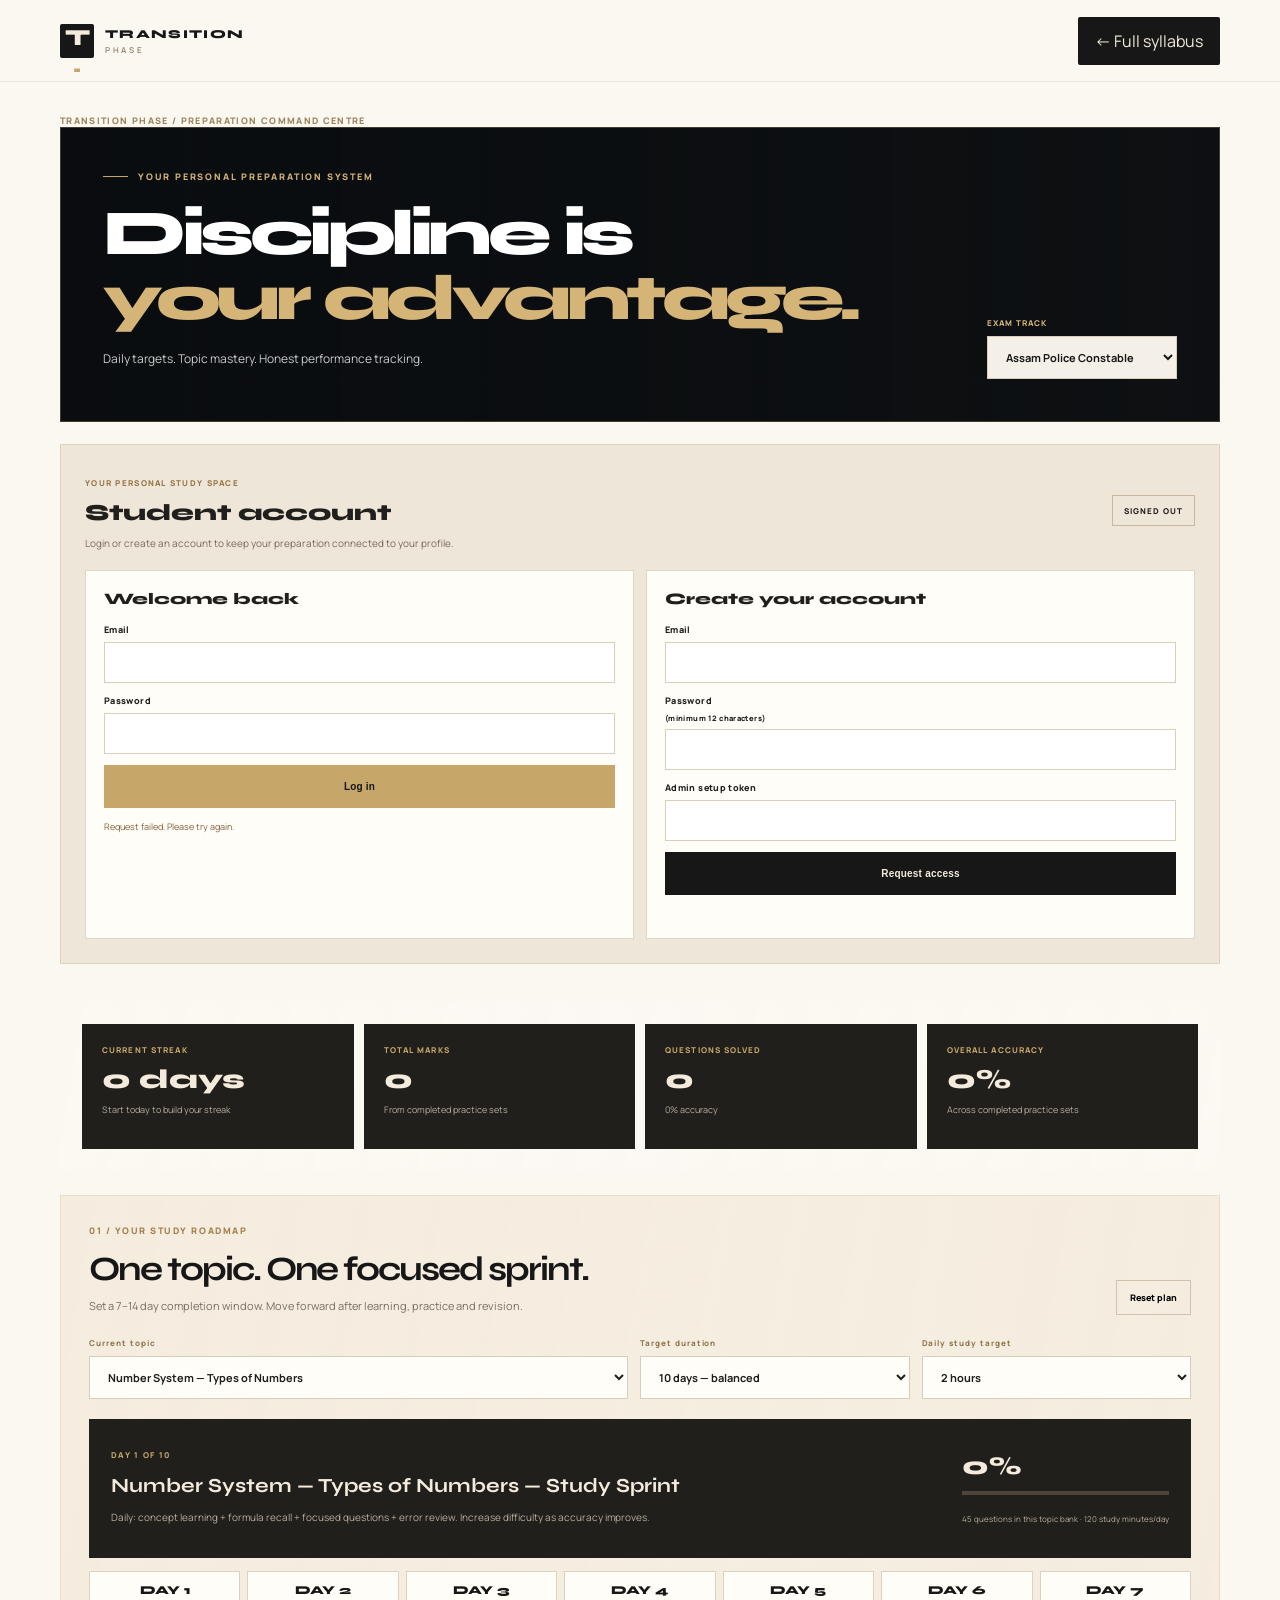
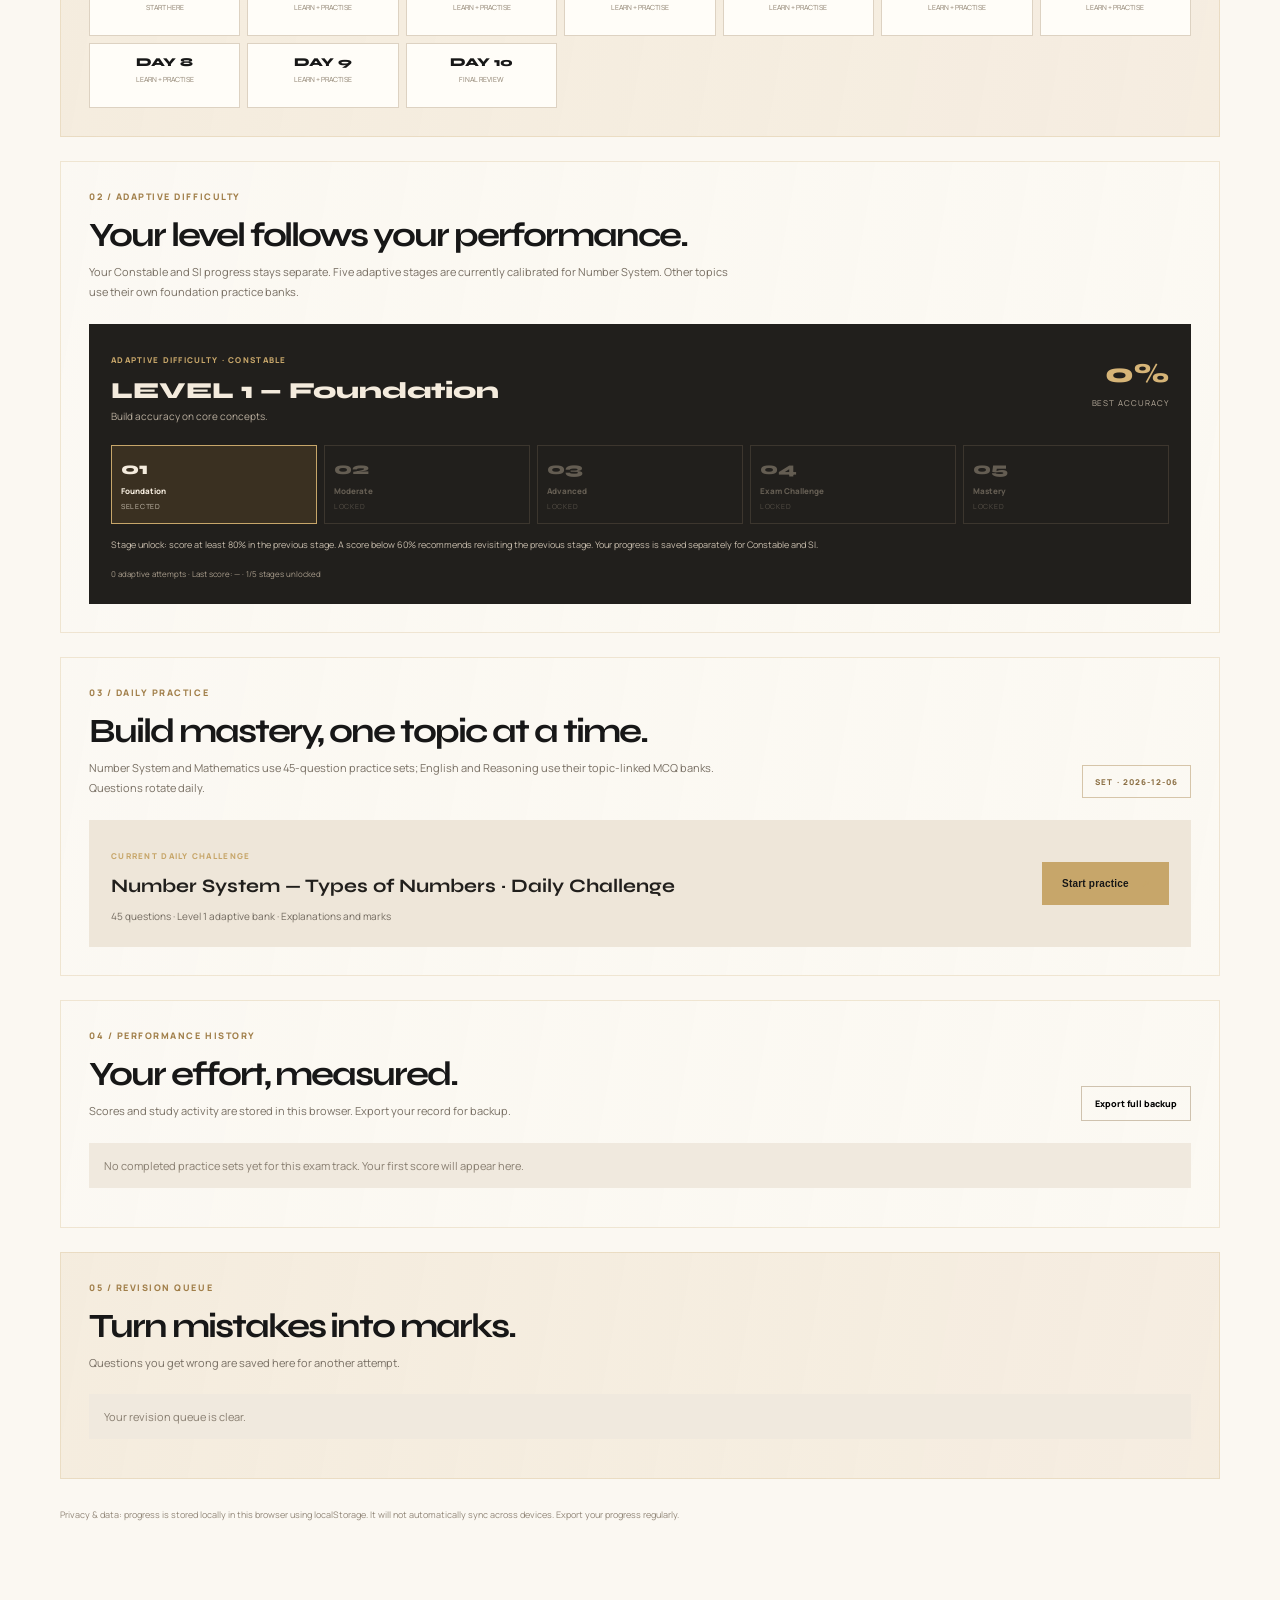
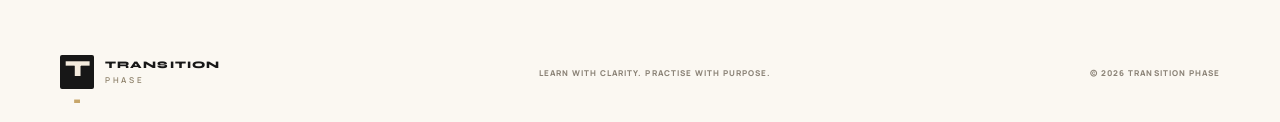
==== command.html @ da60656b "Add admin stage difficulty controls" ====
<!doctype html><html lang="en"><head><meta charset="UTF-8"><meta name="viewport" content="width=device-width,initial-scale=1"><meta name="theme-color" content="#171717"><link rel="icon" type="image/svg+xml" href="favicon.svg"><title>Preparation Command Centre — Transition Phase</title><link rel="preconnect" href="https://fonts.googleapis.com"><link rel="preconnect" href="https://fonts.gstatic.com" crossorigin><link href="https://fonts.googleapis.com/css2?family=Manrope:wght@400;500;600;700;800&family=Syne:wght@400;500;600;700;800&display=swap" rel="stylesheet"><link rel="stylesheet" href="styles.css"><link rel="stylesheet" href="command.css"><link rel="stylesheet" href="motion.css"><link rel="stylesheet" href="spotlight.css"></head><body><header class="topbar"><a class="brand" href="index.html"><span class="brand-mark">T<span>.</span></span><span class="brand-name">TRANSITION<span>PHASE</span></span></a><a class="nav-cta" href="syllabus.html">← Full syllabus</a></header><main class="command section-wrap"><div class="command-crumb">TRANSITION PHASE / PREPARATION COMMAND CENTRE</div><section class="command-hero tp-spotlight-host"><div><div class="eyebrow"><span class="eyebrow-line"></span> YOUR PERSONAL PREPARATION SYSTEM</div><h1>Discipline is<br><em>your advantage.</em></h1><p>Daily targets. Topic mastery. Honest performance tracking.</p></div><div class="track-select"><label for="examTrack">EXAM TRACK</label><select id="examTrack"><option value="constable">Assam Police Constable</option><option value="si">Assam Police SI</option></select></div></section><section class="account-shell" id="accountShell" aria-label="Student account">
<div class="account-topline"><div><span class="account-kicker">YOUR PERSONAL STUDY SPACE</span><h2 id="accountHeading">Student account</h2><p id="accountMessage">Login or create an account to keep your preparation connected to your profile.</p></div><div id="accountStatus" class="account-status">SIGNED OUT</div></div>
<div id="authForms" class="auth-grid">
<form id="loginForm" class="auth-card"><h3>Welcome back</h3><label>Email<input name="email" type="email" autocomplete="username" required maxlength="254"></label><label>Password<input name="password" type="password" autocomplete="current-password" required minlength="12" maxlength="128"></label><button class="button button-gold" type="submit">Log in</button><p class="auth-feedback" id="loginFeedback" aria-live="polite"></p></form>
<form id="registerForm" class="auth-card"><h3>Create your account</h3><label>Email<input name="email" type="email" autocomplete="email" required maxlength="254"></label><label>Password <small>(minimum 12 characters)</small><input name="password" type="password" autocomplete="new-password" required minlength="12" maxlength="128"></label><label id="bootstrapWrap" hidden>Admin setup token<input name="adminBootstrapToken" type="password" autocomplete="off"></label><button class="button button-dark" type="submit">Request access</button><p class="auth-feedback" id="registerFeedback" aria-live="polite"></p></form>
</div>
<div id="signedInPanel" hidden><div class="account-user-row"><div><strong id="accountEmail"></strong><span id="accountRole"></span></div><button id="logoutButton" class="small-button" type="button">Log out</button></div><div id="studentAccountInfo" class="account-info"><p>Your account is active. Your study profile is ready.</p><label>Preferred difficulty<select id="accountDifficulty"><option value="beginner">Beginner</option><option value="intermediate">Intermediate</option><option value="advanced">Advanced</option></select></label><p id="difficultyFeedback" class="auth-feedback" aria-live="polite"></p></div><div id="adminPanel" hidden><h3>Admin · Access requests</h3><div id="adminUsers" class="admin-users">Loading accounts…</div><div class="stage-rule-editor"><h3>Stage difficulty rules</h3><div class="stage-rule-controls"><label>Exam track<select id="ruleTrack"><option value="constable">Constable</option><option value="si">SI</option></select></label><label>Stage<select id="ruleStage"><option value="stage-1">Stage 1</option><option value="stage-2">Stage 2</option><option value="stage-3">Stage 3</option><option value="stage-4">Stage 4</option><option value="stage-5">Stage 5</option></select></label><label>Minimum difficulty<select id="ruleDifficulty"><option value="beginner">Beginner</option><option value="intermediate">Intermediate</option><option value="advanced">Advanced</option></select></label><button id="saveStageRule" class="small-button" type="button">Save rule</button></div><p id="stageRuleFeedback" class="auth-feedback" aria-live="polite"></p><div id="stageRulesList" class="stage-rules-list"></div></div></div></div></section><section class="stat-grid"><article class="stat-card"><span>CURRENT STREAK</span><strong id="streak">0 days</strong><small id="streakHint">Start today's study session</small></article><article class="stat-card"><span>TOTAL MARKS</span><strong id="totalMarks">0</strong><small>From completed practice sets</small></article><article class="stat-card"><span>QUESTIONS SOLVED</span><strong id="solvedCount">0</strong><small id="accuracy">0% accuracy</small></article><article class="stat-card"><span>OVERALL ACCURACY</span><strong id="mastery">0%</strong><small>Across completed practice sets</small></article></section><section class="command-section"><div class="section-label">01 / YOUR STUDY ROADMAP</div><div class="command-heading"><div><h2>One topic. One focused sprint.</h2><p>Set a 7–14 day completion window. Move forward after learning, practice and revision.</p></div><button class="small-button" id="resetPlan">Reset plan</button></div><div class="plan-controls"><label>Current topic<select id="topicSelect"><option value="number-system">Number System — Types of Numbers</option><option value="place-value">Place Value and Face Value</option><option value="divisibility">Divisibility Rules</option><option value="factors-multiples">Factors and Multiples</option><option value="hcf-lcm">HCF and LCM</option><option value="remainders">Remainders and Basic Operations</option><option value="simplification">Simplification — BODMAS</option><option value="fractions-decimals">Fractions and Decimals</option><option value="percentage">Percentage</option><option value="ratio-proportion">Ratio and Proportion</option><option value="profit-loss-discount">Profit, Loss and Discount</option><option value="simple-compound-interest">Simple and Compound Interest</option><option value="average">Average</option><option value="ages">Problems on Ages</option><option value="time-work">Time and Work</option><option value="pipes-cisterns">Pipes and Cisterns</option><option value="partnership">Partnership</option><option value="mixture-alligation">Mixture and Alligation</option><option value="time-speed-distance">Time, Speed and Distance</option><option value="mensuration">Mensuration</option><option value="geometry">Geometry</option><option value="trigonometry-heights-distances">Trigonometry and Heights</option><option value="data-interpretation">Data Interpretation</option><optgroup label="REASONING &amp; MENTAL ABILITY"><option value="reasoning-analogy">Reasoning — Analogy</option><option value="reasoning-number-alphabet-series">Reasoning — Number & Alphabet Series</option><option value="reasoning-coding-decoding">Reasoning — Coding & Decoding</option><option value="reasoning-classification">Reasoning — Classification & Odd One Out</option><option value="reasoning-blood-relations">Reasoning — Blood Relations</option><option value="reasoning-direction-distance">Reasoning — Direction & Distance</option><option value="reasoning-ranking-order">Reasoning — Ranking & Order</option><option value="reasoning-syllogism">Reasoning — Syllogism</option><option value="reasoning-venn-diagrams">Reasoning — Venn Diagrams</option><option value="reasoning-statement-conclusion-assumptions">Reasoning — Statement, Conclusion & Assumptions</option><option value="reasoning-decision-making">Reasoning — Decision Making</option><option value="reasoning-spatial-nonverbal-reasoning">Reasoning — Spatial & Non-Verbal Reasoning</option><option value="reasoning-analytical-reasoning">Reasoning — Analytical Reasoning</option><option value="reasoning-si-quantitative-comprehension">Reasoning — SI: Quantitative Aptitude & Comprehension</option><option value="reasoning-seating-arrangement-puzzles">Reasoning — Seating Arrangement & Puzzles</option><option value="reasoning-clocks-calendars">Reasoning — Clocks & Calendars</option><option value="reasoning-mathematical-operations-sequences">Reasoning — Mathematical Operations & Logical Sequence</option><option value="reasoning-figure-series-matrix">Reasoning — Figure Series & Matrix</option><option value="reasoning-mirror-water-paper-folding">Reasoning — Mirror/Water Images & Paper Folding</option><option value="reasoning-embedded-counting-cubes-dice">Reasoning — Embedded Figures, Counting, Cubes & Dice</option><option value="reasoning-arithmetical-reasoning">Reasoning — Arithmetical Reasoning</option><option value="reasoning-reasoning-data-interpretation">Reasoning — Data Interpretation & Analysis</option></optgroup><optgroup label="GENERAL ENGLISH"><option value="english-parts-of-speech">English — Parts of Speech</option><option value="english-tenses">English — Tenses</option><option value="english-subject-verb-agreement">English — Subject–Verb Agreement</option><option value="english-articles-prepositions-conjunctions">English — Articles, Prepositions & Conjunctions</option><option value="english-verbs-modals-conditionals">English — Verbs, Modals & Conditionals</option><option value="english-active-passive-voice">English — Active & Passive Voice</option><option value="english-direct-indirect-speech">English — Direct & Indirect Speech</option><option value="english-question-tags">English — Question Tags</option><option value="english-vocabulary-builder">English — Vocabulary Builder</option><option value="english-word-power">English — Word Power</option><option value="english-spelling-word-formation">English — Spelling & Word Formation</option><option value="english-sentence-skills">English — Sentence Skills</option><option value="english-cloze-para-jumbles">English — Cloze Test & Para Jumbles</option><option value="english-reading-comprehension">English — Reading Comprehension</option></optgroup></select></label><label>Target duration<select id="duration"><option value="7">7 days — intensive</option><option value="10" selected>10 days — balanced</option><option value="14">14 days — thorough</option></select></label><label>Daily study target<select id="dailyTarget"><option value="60">1 hour</option><option value="90">1.5 hours</option><option value="120" selected>2 hours</option><option value="180">3 hours</option></select></label></div><div class="sprint-card"><div><span id="sprintDay">DAY 1 OF 10</span><h3 id="sprintTitle">Build the foundation</h3><p id="sprintTask">Learn concepts and core formulas, then solve today's practice set.</p></div><div class="sprint-progress"><strong id="sprintProgress">0%</strong><div class="progress-track"><i id="sprintBar"></i></div><small id="sprintDue">45 questions required for topic completion</small></div></div><div class="day-grid" id="dayGrid"></div></section><section class="command-section" id="adaptiveSection"><div class="section-label">02 / ADAPTIVE DIFFICULTY</div><div class="command-heading"><div><h2>Your level follows your performance.</h2><p>Your Constable and SI progress stays separate. Five adaptive stages are currently calibrated for Number System. Other topics use their own foundation practice banks.</p></div></div><div id="adaptiveProgress" class="adaptive-panel"></div></section><section class="command-section"><div class="section-label">03 / DAILY PRACTICE</div><div class="command-heading"><div><h2>Build mastery, one topic at a time.</h2><p>Number System and Mathematics use 45-question practice sets; English and Reasoning use their topic-linked MCQ banks. Questions rotate daily.</p></div><span class="daily-badge" id="dailyDate">TODAY'S SET</span></div><div class="practice-launch"><div><span class="practice-kicker">CURRENT DAILY CHALLENGE</span><h3 id="dailyTitle">Number System — Foundation Set</h3><p id="dailyInfo">45 questions · Answer explanations · Score tracking</p></div><button class="button button-gold" id="startPractice">Start practice <span>↗</span></button></div><div id="practiceArea" hidden></div></section><section class="command-section"><div class="section-label">04 / PERFORMANCE HISTORY</div><div class="command-heading"><div><h2>Your effort, measured.</h2><p>Scores and study activity are stored in this browser. Export your record for backup.</p></div><button class="small-button" id="exportData">Export full backup</button></div><div id="history" class="history-list"><p class="empty-history">No completed practice sets yet. Your first score will appear here.</p></div></section><section class="command-section"><div class="section-label">05 / REVISION QUEUE</div><div class="command-heading"><div><h2>Turn mistakes into marks.</h2><p>Questions you get wrong are saved here for another attempt.</p></div></div><div id="revisionQueue" class="revision-queue"><p class="empty-history">Your revision queue is clear.</p></div></section><p class="data-note">Privacy & data: progress is stored locally in this browser using localStorage. It will not automatically sync across devices. Export your progress regularly.</p></main><footer class="footer section-wrap"><a class="brand" href="index.html"><span class="brand-mark">T<span>.</span></span><span class="brand-name">TRANSITION<span>PHASE</span></span></a><span>LEARN WITH CLARITY. PRACTISE WITH PURPOSE.</span><span>© 2026 TRANSITION PHASE</span></footer><script src="english-lessons.js"></script><script src="reasoning-lessons.js"></script><script src="command.js"></script><script src="account.js"></script><script src="motion.js"></script><script src="spotlight.js"></script></body></html>
---- styles.css ----
:root{--ink:#171717;--graphite:#26231f;--gold:#c7a66a;--gold-soft:#dfc89e;--cream:#f4ebdd;--paper:#fbf8f2;--muted:#8b857c;--line:rgba(23,23,23,.13);--heading:'Syne',sans-serif;--body:'Manrope',sans-serif;--ease:cubic-bezier(.2,.75,.25,1)}*{box-sizing:border-box}html{scroll-behavior:smooth;scroll-padding-top:90px}body{margin:0;background:var(--paper);color:var(--ink);font-family:var(--body);-webkit-font-smoothing:antialiased}a{color:inherit;text-decoration:none}.site-shell{overflow:hidden}.section-wrap{width:min(1160px,calc(100% - 64px));margin-inline:auto}.topbar{height:82px;padding:0 max(32px,calc((100vw - 1160px)/2));display:flex;align-items:center;justify-content:space-between;background:rgba(251,248,242,.94);border-bottom:1px solid rgba(23,23,23,.08);position:sticky;top:0;z-index:20;backdrop-filter:blur(16px)}.brand{display:flex;align-items:center;gap:11px}.brand-mark{width:34px;height:34px;display:grid;place-items:center;background:var(--ink);color:var(--cream);font:800 23px var(--heading);border-radius:2px}.brand-mark span{color:var(--gold)}.brand-name{font:800 12px var(--heading);letter-spacing:.11em}.brand-name span{display:block;font:600 8px var(--body);letter-spacing:.34em;color:#8d8069;margin-top:3px}.nav-links{display:flex;align-items:center;gap:34px;font-size:11px;font-weight:700;color:#625d55}.nav-links>a:not(.nav-cta){transition:color .25s}.nav-links>a:hover{color:#a47d3c}.nav-cta{background:var(--ink);color:var(--cream);padding:13px 17px;border-radius:2px}.nav-cta span,.button span{margin-left:12px;color:var(--gold)}.menu-toggle{display:none}.hero{min-height:610px;display:grid;grid-template-columns:1.05fr .95fr;align-items:center;gap:35px;padding-block:75px 86px}.eyebrow{display:flex;align-items:center;gap:10px;font-size:9px;letter-spacing:.2em;font-weight:800;color:#92784e}.eyebrow-line{width:25px;height:1px;background:var(--gold)}h1,h2,h3,p{margin-top:0}h1,h2,h3{font-family:var(--heading)}.hero h1{font-size:clamp(56px,7vw,86px);line-height:.99;letter-spacing:-.075em;margin:26px 0 24px;font-weight:800}.hero h1 em,h2 em,.hero-card-title em{font-style:normal;color:#b18b4e}.hero-lede{max-width:490px;color:#6e685f;font-size:14px;line-height:1.9}.hero-actions{display:flex;align-items:center;gap:27px;margin-top:32px}.button{display:inline-flex;align-items:center;justify-content:center;padding:16px 20px;font-size:10px;font-weight:800;letter-spacing:.02em;transition:transform .25s var(--ease),background .25s}.button:hover{transform:translateY(-3px)}.button-gold{background:var(--gold);color:var(--ink)}.button-gold:hover{background:#d5b77f}.button-dark{background:var(--ink);color:var(--cream)}.text-link{font-size:10px;font-weight:800;color:#71695d}.text-link span{padding-left:8px;color:#ad8950}.hero-note{margin-top:54px;font-size:8px;letter-spacing:.18em;font-weight:800;color:#8b8479;display:flex;align-items:center;gap:9px}.live-dot,.tag-dot{width:6px;height:6px;border-radius:50%;background:#b79559;box-shadow:0 0 0 4px rgba(199,166,106,.15)}.hero-art{min-height:420px;position:relative;display:grid;place-items:center}.orbit{position:absolute;border:1px solid rgba(173,137,80,.24);border-radius:50%;transform:rotate(-24deg)}.orbit-one{width:440px;height:310px}.orbit-two{width:370px;height:430px;transform:rotate(43deg)}.hero-card{position:relative;width:min(350px,78%);height:370px;padding:25px;background:var(--ink);color:var(--cream);box-shadow:22px 26px 0 rgba(199,166,106,.18);display:flex;flex-direction:column;justify-content:space-between;z-index:1}.hero-card:before{content:"";position:absolute;inset:12px;border:1px solid rgba(199,166,106,.22);pointer-events:none}.hero-card-top,.hero-card-bottom{display:flex;justify-content:space-between;font-size:8px;letter-spacing:.14em;color:#b9ad99}.card-index{color:var(--gold)}.hero-number{font:800 105px/.8 var(--heading);color:rgba(244,235,221,.12);letter-spacing:-.1em}.hero-number span{color:var(--gold)}.hero-card-title{font:800 39px/1.1 var(--heading);letter-spacing:-.06em}.hero-card-bottom{font-size:7px}.floating-tag{position:absolute;z-index:2;background:var(--cream);padding:12px 15px;font-size:8px;font-weight:800;letter-spacing:.12em;box-shadow:0 10px 35px #17171712}.tag-top{top:55px;right:-8px}.tag-bottom{bottom:52px;left:-12px;display:flex;align-items:center;gap:10px}.tag-icon{font-size:17px;color:#a9864c}.metrics{border-top:1px solid var(--line);border-bottom:1px solid var(--line);display:grid;grid-template-columns:repeat(4,1fr);padding:26px 0;margin-bottom:110px}.metric{padding:4px 25px;border-right:1px solid var(--line);display:flex;flex-direction:column;gap:7px}.metric:first-child{padding-left:0}.metric:last-child{border:0}.metric strong{font:800 34px var(--heading);letter-spacing:-.06em}.metric-unit{font:700 11px var(--body);letter-spacing:.08em;margin-left:5px;color:#9b835b}.metric>span,.metric-note>span{font-size:8px;letter-spacing:.17em;color:#8a8174;font-weight:800}.metric-note p{font:700 15px/1.4 var(--heading);margin:0}.section-heading{display:flex;justify-content:space-between;align-items:end;gap:50px;margin-bottom:44px}.section-heading h2,.system-copy h2,.cta-inner h2{font-size:clamp(42px,5vw,60px);line-height:1.03;letter-spacing:-.07em;margin:18px 0 0}.section-heading>p{max-width:360px;margin:0 0 5px;color:#777066;font-size:12px;line-height:1.9}.principles{display:grid;grid-template-columns:repeat(3,1fr);border-top:1px solid var(--line);border-bottom:1px solid var(--line);margin-bottom:115px}.principle{position:relative;padding:28px 30px 34px 0;min-height:225px;border-right:1px solid var(--line)}.principle+.principle{padding-left:30px}.principle:last-child{border:0}.principle-no{font-size:9px;letter-spacing:.15em;color:#a58a5d}.principle-symbol{font:400 28px var(--body);color:#b18b4e;margin:20px 0}.principle h3{font-size:19px;letter-spacing:-.04em;margin-bottom:10px}.principle p{font-size:11px;line-height:1.8;color:#7b7469;max-width:270px}.subjects-section{background:var(--ink);color:var(--cream);padding:100px 0 95px}.section-heading-light>p{color:#aaa195}.section-heading-light h2 em{color:var(--gold)}.subject-grid{display:grid;grid-template-columns:repeat(3,1fr);gap:10px}.subject-card{position:relative;min-height:205px;padding:22px 23px;background:#22201d;border:1px solid rgba(244,235,221,.1);transition:transform .3s var(--ease),border-color .3s,background .3s}.subject-card:hover{transform:translateY(-5px);border-color:rgba(199,166,106,.65);background:#29251f}.subject-card.featured{background:#2b261e;border-color:rgba(199,166,106,.48)}.subject-count{font-size:8px;letter-spacing:.16em;color:#b6a68e}.subject-icon{position:absolute;right:22px;top:17px;color:var(--gold);font:500 24px var(--heading)}.subject-card h3{font-size:20px;letter-spacing:-.04em;margin:54px 0 8px}.subject-card p{font-size:10px;line-height:1.8;color:#aaa195;max-width:260px;margin:0}.subject-arrow{position:absolute;right:22px;bottom:18px;color:var(--gold);font-size:16px}.subject-wide{grid-column:span 3;min-height:145px}.subject-wide h3{margin-top:28px}.subject-disclaimer{font-size:9px;line-height:1.7;color:#8f877c;margin:17px 0 0}.system-section{display:grid;grid-template-columns:1fr .85fr;gap:100px;align-items:center;padding-block:120px}.system-visual{padding:25px;background:#eae0d0}.system-panel{background:var(--cream);padding:24px 27px;box-shadow:12px 14px 0 rgba(23,23,23,.09)}.panel-top,.panel-foot{display:flex;justify-content:space-between;font-size:8px;letter-spacing:.15em;font-weight:800;color:#857966}.panel-status{color:#9a7b45}.cycle-step{display:flex;align-items:center;gap:17px;padding:19px 0;border-bottom:1px solid rgba(23,23,23,.12)}.cycle-step>span{font:700 12px var(--heading);color:#b18b4e}.cycle-step div{display:flex;flex-direction:column;gap:4px;flex:1}.cycle-step b{font:700 17px var(--heading)}.cycle-step small{font-size:9px;color:#857d70}.cycle-step i{font-style:normal;color:#a58a5d}.panel-foot{padding-top:18px;font-size:7px}.study-cta{background:#e9dfcf;padding:85px 0}.cta-inner{display:flex;align-items:end;justify-content:space-between;gap:60px}.cta-inner h2{font-size:65px}.cta-inner h2 em{color:#a78249}.cta-side{max-width:380px}.cta-side p{font-size:12px;line-height:1.9;color:#6f685d;margin-bottom:22px}.footer{min-height:100px;display:flex;align-items:center;justify-content:space-between;gap:20px}.footer>span{font-size:8px;letter-spacing:.13em;color:#8b8377;font-weight:800}.footer .brand-name{font-size:10px}.reveal{opacity:0;transform:translateY(18px);transition:opacity .7s var(--ease),transform .7s var(--ease)}.reveal.visible{opacity:1;transform:translateY(0)}@media(prefers-reduced-motion:reduce){*,*:before,*:after{scroll-behavior:auto!important;transition:none!important}.reveal{opacity:1;transform:none}}@media(max-width:800px){.section-wrap{width:min(100% - 40px,620px)}.topbar{height:70px;padding-inline:20px}.menu-toggle{display:flex;flex-direction:column;gap:5px;background:none;border:0;padding:10px}.menu-toggle i{width:22px;height:1px;background:var(--ink)}.nav-links{display:none;position:absolute;top:69px;left:0;right:0;padding:22px 20px 25px;background:var(--paper);border-bottom:1px solid var(--line);flex-direction:column;align-items:stretch;gap:20px}.nav-links.open{display:flex}.nav-cta{text-align:center}.hero{grid-template-columns:1fr;padding-block:70px 65px;gap:20px}.hero h1{font-size:clamp(54px,12vw,76px)}.hero-art{min-height:390px}.hero-card{height:330px}.metrics{grid-template-columns:repeat(2,1fr);margin-bottom:80px;row-gap:22px}.metric{padding:5px 15px}.metric:nth-child(2){border:0}.metric:nth-child(3){padding-left:0}.section-heading{display:block}.section-heading>p{margin-top:22px}.principles{grid-template-columns:1fr;margin-bottom:80px}.principle,.principle+.principle{padding:24px 0;min-height:auto;border-right:0;border-bottom:1px solid var(--line)}.principle:last-child{border:0}.principle-symbol{margin:13px 0}.subjects-section{padding:75px 0}.subject-grid{grid-template-columns:repeat(2,1fr)}.subject-wide{grid-column:span 2}.system-section{grid-template-columns:1fr;gap:45px;padding-block:80px}.system-visual{max-width:520px}.cta-inner{display:block}.cta-side{margin-top:30px}.footer{padding-block:25px;flex-wrap:wrap}.footer>span:nth-child(2){display:none}}@media(max-width:460px){.section-wrap{width:calc(100% - 36px)}.hero-actions{align-items:flex-start;flex-direction:column;gap:18px}.hero-note{margin-top:35px}.hero-art{min-height:350px}.hero-card{width:78%;height:300px}.hero-card-title{font-size:32px}.hero-number{font-size:85px}.orbit-one{width:330px}.orbit-two{height:350px}.tag-top{right:-4px;top:28px}.tag-bottom{left:-3px;bottom:28px}.subject-grid{grid-template-columns:1fr}.subject-wide{grid-column:span 1}.subject-card{min-height:180px}.subject-wide{min-height:180px}.subject-wide h3{margin-top:54px}.system-visual{padding:13px}.system-panel{padding:20px 17px}.cta-inner h2{font-size:54px}.footer>span:last-child{font-size:7px}}
/* Subject cards are navigable links */
a.subject-card{display:block;color:inherit;text-decoration:none;cursor:pointer}a.subject-card:focus-visible{outline:2px solid var(--gold);outline-offset:4px}

/* Prominent creator attribution */
.creator-byline{display:flex;flex-direction:column;align-items:flex-start;gap:3px;margin:20px 0 18px;padding:11px 16px;border-left:3px solid var(--gold);background:rgba(197,160,100,.10);max-width:360px}
.creator-byline span{font-size:9px;line-height:1.5;letter-spacing:.16em;font-weight:800;color:#827766}
.creator-byline strong{font:800 21px/1.2 var(--heading);letter-spacing:.015em;color:#a78249}
.creator-byline small{font-size:10px;letter-spacing:.04em;color:#8b8377}
.footer-credit{font-size:8px;letter-spacing:.1em;color:#8b8377;font-weight:800}
.footer-credit strong{color:#a78249;font-weight:800}
@media(max-width:800px){.creator-byline{max-width:340px;margin:18px 0 16px;padding:10px 14px}.creator-byline strong{font-size:19px}.footer-credit{flex-basis:100%;order:3}}
---- command.css ----
.command{padding-top:32px;padding-bottom:90px}.command-crumb{font-size:9px;letter-spacing:.15em;color:#9b835b;font-weight:800}.command-hero{padding:48px 0 35px;display:flex;justify-content:space-between;align-items:end;gap:30px}.command-hero h1{font:800 clamp(42px,5vw,66px)/1.02 var(--heading);letter-spacing:-.07em;margin:18px 0}.command-hero h1 em{font-style:normal;color:#ae8950}.command-hero p{color:#777066;font-size:12px}.track-select,.plan-controls label{display:flex;flex-direction:column;gap:8px;font-size:8px;letter-spacing:.12em;font-weight:800;color:#92784e}.track-select select,.plan-controls select{padding:12px 14px;border:1px solid #d8cdbd;background:#fffdf8;color:#211f1c;font:700 11px var(--body);min-width:190px}.stat-grid{display:grid;grid-template-columns:repeat(4,1fr);gap:10px}.stat-card{background:#211f1c;color:#f4ebdd;padding:20px;min-height:125px;display:flex;flex-direction:column;gap:8px}.stat-card span{font-size:8px;letter-spacing:.14em;color:#c7a66a;font-weight:800}.stat-card strong{font:800 27px var(--heading)}.stat-card small{font-size:9px;color:#b7ad9e}.command-section{padding:48px 0;border-bottom:1px solid var(--line)}.section-label{font-size:9px;letter-spacing:.17em;color:#a17f4a;font-weight:800}.command-heading{display:flex;justify-content:space-between;align-items:end;gap:20px;margin:12px 0 22px}.command-heading h2{font:700 clamp(24px,3vw,34px) var(--heading);letter-spacing:-.06em;margin:0 0 7px}.command-heading p{font-size:11px;color:#786f63;line-height:1.8;margin:0;max-width:650px}.small-button{border:1px solid #cfc2ae;background:transparent;padding:10px 13px;font:800 9px var(--body);cursor:pointer}.plan-controls{display:grid;grid-template-columns:2fr 1fr 1fr;gap:12px;margin:20px 0}.plan-controls select{width:100%;letter-spacing:0}.sprint-card{display:flex;justify-content:space-between;gap:30px;background:#211f1c;color:#f4ebdd;padding:22px}.sprint-card>div:first-child{max-width:65%}.sprint-card span,.practice-kicker{font-size:8px;letter-spacing:.16em;color:#c7a66a;font-weight:800}.sprint-card h3,.practice-launch h3{font:700 20px var(--heading);margin:10px 0}.sprint-card p,.practice-launch p{font-size:10px;line-height:1.8;color:#b8ad9d}.sprint-progress{min-width:190px;align-self:center}.sprint-progress strong{font:800 25px var(--heading)}.sprint-progress .progress-track{height:4px;background:#4c453b;margin:10px 0}.sprint-progress .progress-track i{display:block;height:100%;background:#c7a66a;width:0}.sprint-progress small{font-size:8px;color:#b8ad9d}.day-grid{display:grid;grid-template-columns:repeat(7,1fr);gap:7px;margin-top:13px}.day-cell{border:1px solid #ddd2c2;background:#fffdf8;padding:11px 7px;text-align:center;min-height:65px}.day-cell b{display:block;font:800 12px var(--heading)}.day-cell span{display:block;font-size:7px;color:#8d806e;margin-top:6px}.day-cell.done{background:#eee4d3;border-color:#b38b50}.daily-badge{font-size:8px;letter-spacing:.13em;color:#8c7045;font-weight:800;border:1px solid #d6c5a9;padding:10px 12px}.practice-launch{display:flex;align-items:center;justify-content:space-between;gap:20px;background:#eee6d9;padding:22px}.practice-launch h3{font-size:19px;color:#211f1c}.practice-launch p{color:#736b60;margin:0}.practice-launch .button{border:0;cursor:pointer;white-space:nowrap}.question-card-app{background:#fffdf8;border:1px solid #e2d8ca;padding:19px;margin-top:10px}.question-card-app h4{font:700 14px/1.6 var(--heading);margin:0 0 13px}.app-options{display:grid;grid-template-columns:repeat(2,1fr);gap:8px}.app-option{border:1px solid #ded4c6;padding:10px;font-size:10px;display:flex;gap:8px;align-items:center;cursor:pointer}.app-option input{accent-color:#a47d3c}.app-option:has(input:checked){background:#f0e7d8;border-color:#b38b50}.app-explanation{font-size:10px;line-height:1.8;padding:12px;background:#f1e9dd;margin-top:10px}.practice-toolbar{display:flex;justify-content:space-between;align-items:center;margin:17px 0;font-size:10px;font-weight:800}.practice-toolbar button{border:0;background:#211f1c;color:#f4ebdd;padding:12px 17px;cursor:pointer;font-weight:800;font-size:10px}.history-row,.revision-row{display:flex;justify-content:space-between;gap:20px;padding:14px 0;border-bottom:1px solid #e4dbcf;font-size:10px}.history-row strong{font:800 13px var(--heading)}.empty-history{font-size:11px;color:#887e70;padding:15px;background:#f0e9de}.data-note{font-size:9px;color:#928779;line-height:1.8;margin-top:28px}@media(max-width:760px){.command-hero{display:block}.track-select{margin-top:20px}.stat-grid{grid-template-columns:repeat(2,1fr)}.plan-controls{grid-template-columns:1fr}.sprint-card{display:block}.sprint-card>div:first-child{max-width:none}.sprint-progress{margin-top:20px}.day-grid{grid-template-columns:repeat(4,1fr)}.command-heading{align-items:start;flex-direction:column}.practice-launch{align-items:start;flex-direction:column}.app-options{grid-template-columns:1fr}}
/* Adaptive difficulty panel */
.adaptive-panel{background:#211f1c;color:#f4ebdd;padding:22px}
.adaptive-top{display:flex;justify-content:space-between;align-items:center;gap:20px}
.adaptive-kicker{font-size:8px;letter-spacing:.16em;color:#c7a66a;font-weight:800}
.adaptive-top h3{font:800 23px var(--heading);margin:9px 0 5px}
.adaptive-top p{font-size:10px;color:#b8ad9d;margin:0}
.adaptive-best{text-align:right}.adaptive-best strong{display:block;font:800 27px var(--heading);color:#d6b477}.adaptive-best small{font-size:8px;letter-spacing:.12em;color:#b8ad9d}
.level-track{display:grid;grid-template-columns:repeat(5,1fr);gap:7px;margin:22px 0 13px}
.level-step{border:1px solid #51483b;padding:12px 9px;display:flex;flex-direction:column;gap:6px;color:#958a7a}
.level-step b{font:800 17px var(--heading)}.level-step span{font-size:8px;font-weight:800}
.level-step.current{background:#3a3021;border-color:#c7a66a;color:#f4ebdd}
.level-step.passed{background:#343a2d;border-color:#78805f;color:#e5ebd8}
.adaptive-rule{font-size:9px;line-height:1.8;color:#c8bdad;margin:12px 0 7px}
.adaptive-count{font-size:8px;color:#a99d8c}
@media(max-width:600px){.level-track{grid-template-columns:repeat(2,1fr)}.adaptive-top{align-items:flex-start}}

.level-step{appearance:none;-webkit-appearance:none;text-align:left;cursor:pointer;font-family:var(--body);background:transparent}
.level-step small{font-size:7px;letter-spacing:.1em;color:inherit;opacity:.75}
.level-step.locked{cursor:pointer;opacity:.58}
.level-step:hover{border-color:#c7a66a}
.level-step:focus-visible{outline:2px solid #c7a66a;outline-offset:3px}

/* Account area — visually aligned with the existing Command Centre */
.account-shell{margin:22px 0 38px;padding:24px;background:#eee6d9;border:1px solid #ded2c0;color:#211f1c}.account-topline,.account-user-row{display:flex;justify-content:space-between;align-items:center;gap:18px}.account-kicker{font-size:8px;letter-spacing:.16em;font-weight:800;color:#987443}.account-topline h2{font:800 23px var(--heading);margin:8px 0}.account-topline p,.account-info p{font-size:10px;line-height:1.8;color:#756b5d;margin:0}.account-status{font-size:8px;font-weight:800;letter-spacing:.13em;padding:9px 11px;border:1px solid #c9b89d;white-space:nowrap}.auth-grid{display:grid;grid-template-columns:repeat(2,minmax(0,1fr));gap:12px;margin-top:18px}.auth-card{background:#fffdf8;border:1px solid #e0d6c8;padding:18px;display:flex;flex-direction:column;gap:11px}.auth-card h3,.account-info h3,#adminPanel h3{font:800 16px var(--heading);margin:0 0 4px}.auth-card label,.account-info label{font-size:9px;font-weight:800;letter-spacing:.04em;display:flex;flex-direction:column;gap:6px}.auth-card input,.account-info select{width:100%;border:1px solid #d9cdbc;background:#fff;padding:11px;font:500 12px var(--body);color:#211f1c}.auth-card button{border:0;cursor:pointer;min-height:42px}.auth-feedback{font-size:9px;line-height:1.7;color:#80643b;min-height:14px;margin:0}.account-user-row{padding:14px 0;border-bottom:1px solid #d9cdbb}.account-user-row>div{display:flex;flex-direction:column;gap:5px}.account-user-row strong{font:800 13px var(--heading)}.account-user-row span{font-size:8px;letter-spacing:.12em;color:#8b7047}.account-info{padding:16px 0;display:flex;align-items:center;gap:15px;flex-wrap:wrap}.account-info label{min-width:170px}.admin-users{display:grid;gap:8px;margin-top:14px}.admin-user{display:flex;align-items:center;justify-content:space-between;gap:12px;padding:12px;background:#fffdf8;border:1px solid #e0d6c8}.admin-user>div{display:flex;flex-direction:column;gap:5px;min-width:0}.admin-user strong{font-size:10px;overflow-wrap:anywhere}.admin-user small{font-size:8px;color:#897d6c}.admin-actions{display:flex;gap:6px;flex-wrap:wrap}.admin-actions button{border:1px solid #d5c8b4;background:#f4ecdf;padding:8px;font-size:8px;font-weight:800;cursor:pointer}.admin-actions button:disabled,.auth-card button:disabled{opacity:.5;cursor:wait}@media(max-width:620px){.account-shell{padding:17px;margin:18px 0 28px}.auth-grid{grid-template-columns:1fr}.account-topline{align-items:flex-start;flex-direction:column}.admin-user{align-items:flex-start;flex-direction:column}.account-info{align-items:flex-start;flex-direction:column}}
---- motion.css ----
/* TRANSITION PHASE — shared, balanced motion layer
   Additive only: this file does not alter study logic or stored data. */
:root{
  --tp-motion-ease:cubic-bezier(.2,.75,.25,1);
  --tp-motion-duration:650ms;
}
body{animation:tp-page-enter 420ms var(--tp-motion-ease) both}
@keyframes tp-page-enter{from{opacity:.72}to{opacity:1}}

.tp-motion-in{
  opacity:0;
  transform:translate3d(0,16px,0) scale(.995);
  transition:opacity var(--tp-motion-duration) var(--tp-motion-ease),
             transform var(--tp-motion-duration) var(--tp-motion-ease);
  transition-delay:var(--tp-motion-delay,0ms);
  will-change:opacity,transform;
}
.tp-motion-in.is-in{
  opacity:1;
  transform:translate3d(0,0,0) scale(1);
  will-change:auto;
}
.tp-motion-in.is-in:hover{transform:translate3d(0,-3px,0) scale(1)}
.tp-motion-in.is-in:active{transform:translate3d(0,-1px,0) scale(.995)}

.progress-track>i,.summary-bar>i{
  transition:width 850ms var(--tp-motion-ease);
  will-change:width;
}

button,.button,.nav-cta,.topic-open,.small-button,.track-button,
.lesson-tabs a,.question-option,.app-option,.section-toggle{
  transition:transform 180ms var(--tp-motion-ease),
             background-color 220ms ease,
             border-color 220ms ease,
             color 220ms ease,
             box-shadow 220ms ease;
}
button:active,.button:active,.nav-cta:active,.topic-open:active,
.small-button:active,.track-button:active{
  transform:scale(.975);
}
button:focus-visible,a:focus-visible,input:focus-visible,select:focus-visible{
  outline:2px solid var(--gold,#c7a66a);
  outline-offset:3px;
}
.question-feedback{animation:tp-feedback-in 300ms var(--tp-motion-ease) both}
@keyframes tp-feedback-in{
  from{opacity:0;transform:translateY(7px)}
  to{opacity:1;transform:translateY(0)}
}
.topic-card,.stat-card,.concept-card,.example-card,.question-card,
.syllabus-section,.principle,.practice-launch,.sprint-card{
  transition:transform 260ms var(--tp-motion-ease),
             box-shadow 260ms var(--tp-motion-ease),
             border-color 220ms ease,
             background-color 220ms ease;
}
@media(hover:hover) and (pointer:fine){
  .stat-card:hover,.concept-card:hover,.example-card:hover,
  .question-card:hover,.syllabus-section:hover,.practice-launch:hover,
  .sprint-card:hover{
    transform:translateY(-3px);
    box-shadow:0 12px 28px rgba(23,23,23,.07);
  }
  .principle:hover{transform:translateY(-2px)}
  .topic-card:hover{transform:translateY(-3px)}
}
.hero-card{translate:0 0;animation:tp-card-float 8s ease-in-out infinite}
.floating-tag{translate:0 0;animation:tp-tag-float 6.5s ease-in-out infinite}
.tag-bottom{animation-delay:-2.7s}
.orbit-one{translate:0 0;animation:tp-orbit-float 15s ease-in-out infinite alternate}
.orbit-two{translate:0 0;animation:tp-orbit-float 19s ease-in-out infinite alternate-reverse}
@keyframes tp-card-float{0%,100%{translate:0 0}50%{translate:0 -7px}}
@keyframes tp-tag-float{0%,100%{translate:0 0}50%{translate:0 -5px}}
@keyframes tp-orbit-float{from{translate:0 -7px}to{translate:0 7px}}

@media(max-width:600px){
  :root{--tp-motion-duration:520ms}
  .hero-card{animation-duration:10s}
}
@media(prefers-reduced-motion:reduce){
  *,*:before,*:after{
    scroll-behavior:auto!important;
    animation-duration:.01ms!important;
    animation-iteration-count:1!important;
    transition-duration:.01ms!important;
  }
  .tp-motion-in{opacity:1!important;transform:none!important;will-change:auto!important}
  .progress-track>i,.summary-bar>i{transition:none!important}
}
---- spotlight.css ----
/* TRANSITION PHASE — full-bleed cinematic preparation heroes.
   Keep photography inside hero bands only; all study content remains untouched. */
.tp-spotlight-host{
  --tp-spot-x:-1000px;
  --tp-spot-y:-1000px;
  --tp-spot-size:260px;
  position:relative;
  isolation:isolate;
  overflow:hidden;
  background:#111315;
  color:#f5f0e7;
}
.tp-spotlight-host::before,
.tp-spotlight-host::after{
  content:"";
  position:absolute;
  inset:0;
  pointer-events:none;
  z-index:0;
  background-position:center center;
  background-repeat:no-repeat;
  background-size:cover;
}
.tp-spotlight-host::before{
  background-image:
    linear-gradient(90deg,rgba(9,12,15,.82) 0%,rgba(9,12,15,.58) 53%,rgba(9,12,15,.30) 100%),
    url("https://images.unsplash.com/photo-1552674605-db6ffd4facb5?auto=format&fit=crop&w=2200&q=90");
  transform:scale(1.025);
  animation:tp-spot-base-in 1.5s cubic-bezier(.16,1,.3,1) both;
}
.tp-spotlight-host::after{
  background-image:
    linear-gradient(90deg,rgba(9,12,15,.20),rgba(9,12,15,.08)),
    url("https://images.unsplash.com/photo-1464822759023-fed622ff2c3b?auto=format&fit=crop&w=2200&q=90");
  -webkit-mask-image:radial-gradient(circle var(--tp-spot-size) at var(--tp-spot-x) var(--tp-spot-y),
    #000 0%,#000 40%,rgba(0,0,0,.75) 60%,rgba(0,0,0,.4) 75%,rgba(0,0,0,.12) 88%,transparent 100%);
  mask-image:radial-gradient(circle var(--tp-spot-size) at var(--tp-spot-x) var(--tp-spot-y),
    #000 0%,#000 40%,rgba(0,0,0,.75) 60%,rgba(0,0,0,.4) 75%,rgba(0,0,0,.12) 88%,transparent 100%);
  -webkit-mask-repeat:no-repeat;
  mask-repeat:no-repeat;
}
.tp-spotlight-host>*{position:relative;z-index:1}

/* Landing page: true viewport-wide hero with the site's content grid retained. */
.hero.section-wrap.tp-spotlight-host{
  width:100vw;
  max-width:none;
  margin-left:calc(50% - 50vw);
  padding-left:max(24px,calc((100vw - 1160px)/2));
  padding-right:max(24px,calc((100vw - 1160px)/2));
  min-height:calc(100svh - 82px);
  padding-top:90px;
  padding-bottom:80px;
  color:#f5f0e7;
}
.hero.tp-spotlight-host::before,.hero.tp-spotlight-host::after{
  background-position:center 48%;
}
.hero.tp-spotlight-host .eyebrow{color:#d5b477}
.hero.tp-spotlight-host h1{color:#fff}
.hero.tp-spotlight-host h1 em{color:#d5b477}
.hero.tp-spotlight-host .creator-byline,
.hero.tp-spotlight-host .hero-lede,
.hero.tp-spotlight-host .hero-note{color:rgba(255,255,255,.78)}
.hero.tp-spotlight-host .creator-byline strong{color:#d5b477}
.hero.tp-spotlight-host .text-link{color:#fff}
.hero.tp-spotlight-host .text-link span{color:#d5b477}
.hero.tp-spotlight-host .hero-art{min-height:440px}
.hero.tp-spotlight-host .hero-card{box-shadow:18px 22px 0 rgba(213,180,119,.22)}

/* Inner pages: contained cinematic mastheads, not backgrounds behind study content. */
.command-hero.tp-spotlight-host{
  min-height:290px;
  padding:42px;
  border:1px solid rgba(213,180,119,.25);
  color:#f5f0e7;
}
.command-hero.tp-spotlight-host .eyebrow,
.subject-hero.tp-spotlight-host .eyebrow,
.lesson-head.tp-spotlight-host .eyebrow,
.syllabus-hero.tp-spotlight-host .eyebrow{color:#d5b477}
.command-hero.tp-spotlight-host h1,
.subject-hero.tp-spotlight-host h1,
.lesson-head.tp-spotlight-host h1,
.syllabus-hero.tp-spotlight-host h1{color:#fff}
.command-hero.tp-spotlight-host h1 em,
.subject-hero.tp-spotlight-host h1 em,
.lesson-head.tp-spotlight-host h1 em,
.syllabus-hero.tp-spotlight-host h1 em{color:#d5b477}
.command-hero.tp-spotlight-host p,
.subject-hero.tp-spotlight-host>div>p,
.lesson-head.tp-spotlight-host>p,
.syllabus-hero.tp-spotlight-host>p{color:rgba(255,255,255,.78)}
.command-hero.tp-spotlight-host .track-select label{color:#d5b477}
.command-hero.tp-spotlight-host .track-select select{background:#f5f0e7;color:#171717}
.subject-hero.tp-spotlight-host{padding:48px 30px;border:1px solid rgba(213,180,119,.25)}
.subject-hero.tp-spotlight-host .subject-progress{background:rgba(10,12,14,.82);border:1px solid rgba(213,180,119,.35)}
.lesson-head.tp-spotlight-host{padding:44px 30px 30px;border:1px solid rgba(213,180,119,.25)}
.lesson-head.tp-spotlight-host .lesson-tabs a{color:#f5f0e7;border-color:rgba(255,255,255,.28)}
.lesson-head.tp-spotlight-host .lesson-tabs a:hover{border-color:#d5b477;color:#d5b477}
.syllabus-hero.tp-spotlight-host{padding:45px 30px 34px;border:1px solid rgba(213,180,119,.25)}
.syllabus-hero.tp-spotlight-host .track-button{background:rgba(245,240,231,.92);color:#171717}
.syllabus-hero.tp-spotlight-host .track-button.active{background:#d5b477;color:#171717;border-color:#fff}

@keyframes tp-spot-base-in{
  from{opacity:.65;transform:scale(1.07)}
  to{opacity:1;transform:scale(1.025)}
}
@media(max-width:760px){
  .hero.section-wrap.tp-spotlight-host{
    min-height:auto;
    padding:64px 22px 54px;
    margin-left:calc(50% - 50vw);
  }
  .hero.tp-spotlight-host .hero-art{min-height:360px}
  .command-hero.tp-spotlight-host,
  .subject-hero.tp-spotlight-host,
  .lesson-head.tp-spotlight-host,
  .syllabus-hero.tp-spotlight-host{padding:30px 20px}
}
@media(hover:none),(pointer:coarse){
  .tp-spotlight-host::after{
    -webkit-mask-image:radial-gradient(circle 220px at 50% 50%,#000 0%,rgba(0,0,0,.86) 48%,transparent 100%);
    mask-image:radial-gradient(circle 220px at 50% 50%,#000 0%,rgba(0,0,0,.86) 48%,transparent 100%);
  }
}
@media(prefers-reduced-motion:reduce){
  .tp-spotlight-host::before{animation:none;transform:none}
}

/* PAGE-WIDE ART DIRECTION — distinct photographic chapter backgrounds.
   The image layers stay behind readable content and existing interactive cards. */

/* Remove the two floating paper labels sitting over the preparation-log card. */
.hero-art .floating-tag{display:none!important}

/* Landing page chapters: each section gets its own atmosphere. */
.metrics{
  position:relative;
  background:
    linear-gradient(90deg,rgba(251,248,242,.93),rgba(251,248,242,.86)),
    url("https://images.unsplash.com/photo-1519681393784-d120267933ba?auto=format&fit=crop&w=1800&q=85") center 45%/cover no-repeat;
  padding-inline:24px;
}
.approach{
  position:relative;
  padding:55px 32px 1px;
  background:
    linear-gradient(100deg,rgba(251,248,242,.93),rgba(251,248,242,.87)),
    url("https://images.unsplash.com/photo-1470770841072-f978cf4d019e?auto=format&fit=crop&w=1800&q=85") center/cover no-repeat;
}
.approach .principles{background:rgba(251,248,242,.72);backdrop-filter:blur(3px)}
.subjects-section{
  background-image:
    linear-gradient(100deg,rgba(17,17,17,.91),rgba(17,17,17,.86)),
    url("https://images.unsplash.com/photo-1500530855697-b586d89ba3ee?auto=format&fit=crop&w=2000&q=85");
  background-position:center;background-size:cover;background-attachment:fixed;
}
.system-section{
  position:relative;
  padding-inline:28px;
  background:
    linear-gradient(100deg,rgba(251,248,242,.91),rgba(251,248,242,.83)),
    url("https://images.unsplash.com/photo-1500534623283-312aade485b7?auto=format&fit=crop&w=1800&q=85") center/cover no-repeat;
}
.study-cta{
  background:
    linear-gradient(100deg,rgba(233,223,207,.91),rgba(233,223,207,.82)),
    url("https://images.unsplash.com/photo-1470252649378-9c29740c9fa8?auto=format&fit=crop&w=1800&q=85") center/cover no-repeat;
}

/* Command Centre: distinct photographic bands for stats and each work area. */
.command .stat-grid{
  padding:22px;
  background:
    linear-gradient(100deg,rgba(251,248,242,.91),rgba(251,248,242,.82)),
    url("https://images.unsplash.com/photo-1519681393784-d120267933ba?auto=format&fit=crop&w=1600&q=85") center/cover no-repeat;
}
.command .command-section{
  padding:28px;
  margin-top:24px;
  border:1px solid rgba(199,166,106,.24);
  background:
    linear-gradient(100deg,rgba(251,248,242,.94),rgba(251,248,242,.88)),
    url("https://images.unsplash.com/photo-1516321318423-f06f85e504b3?auto=format&fit=crop&w=1600&q=85") center/cover no-repeat;
}
.command .command-section:nth-of-type(4n){
  background-image:
    linear-gradient(100deg,rgba(244,235,221,.93),rgba(244,235,221,.86)),
    url("https://images.unsplash.com/photo-1497366754035-f200968a6e72?auto=format&fit=crop&w=1600&q=85");
}

/* Subject and syllabus pages: the masthead has its own image; learning content
   receives quieter, different backdrops without changing cards or checkboxes. */
.subject-page .topic-section{
  padding:34px 26px;
  background:
    linear-gradient(100deg,rgba(251,248,242,.94),rgba(251,248,242,.88)),
    url("https://images.unsplash.com/photo-1497250681960-ef046c08a56e?auto=format&fit=crop&w=1700&q=85") center/cover no-repeat;
}
.syllabus-summary{
  background-image:
    linear-gradient(100deg,rgba(33,31,28,.91),rgba(33,31,28,.86)),
    url("https://images.unsplash.com/photo-1500534314209-a25ddb2bd429?auto=format&fit=crop&w=1600&q=85");
  background-position:center;background-size:cover;
}
.syllabus-tools{
  padding-inline:24px;
  background:
    linear-gradient(100deg,rgba(251,248,242,.94),rgba(251,248,242,.88)),
    url("https://images.unsplash.com/photo-1441974231531-c6227db76b6e?auto=format&fit=crop&w=1600&q=85") center/cover no-repeat;
}
.syllabus-section{
  background:
    linear-gradient(100deg,rgba(255,253,248,.94),rgba(255,253,248,.88)),
    url("https://images.unsplash.com/photo-1500534623283-312aade485b7?auto=format&fit=crop&w=1200&q=80") center/cover no-repeat;
}

/* Lesson chapters use alternating images to make scrolling feel like chapters. */
.lesson-section{
  padding:42px 26px;
  background:
    linear-gradient(100deg,rgba(251,248,242,.94),rgba(251,248,242,.89)),
    url("https://images.unsplash.com/photo-1456513080510-7bf3a84b82f8?auto=format&fit=crop&w=1600&q=85") center/cover no-repeat;
}
.lesson-section:nth-of-type(3n){
  background-image:
    linear-gradient(100deg,rgba(244,235,221,.94),rgba(244,235,221,.88)),
    url("https://images.unsplash.com/photo-1516979187457-637abb4f9353?auto=format&fit=crop&w=1600&q=85");
}
.lesson-section .concept-card,
.lesson-section .example-card,
.lesson-section .question-card{backdrop-filter:blur(2px)}

@media(max-width:760px){
  .approach,.system-section{padding-inline:20px}
  .command .command-section{padding:20px}
  .subject-page .topic-section,.lesson-section{padding:25px 16px}
  .subjects-section{background-attachment:scroll}
  .metrics{padding-inline:10px}
}


/* FULL-BLEED CHAPTER SPOTLIGHTS — extend the same cursor reveal to every
   landing-page chapter. Pseudo layers escape the centered content container. */
.metrics.tp-spotlight-host,
.approach.tp-spotlight-host,
.subjects-section.tp-spotlight-host,
.system-section.tp-spotlight-host,
.study-cta.tp-spotlight-host{
  isolation:isolate;
  overflow:hidden;
  position:relative;
  background:transparent!important;
  color:inherit;
}
.metrics.tp-spotlight-host::before,
.metrics.tp-spotlight-host::after,
.approach.tp-spotlight-host::before,
.approach.tp-spotlight-host::after,
.subjects-section.tp-spotlight-host::before,
.subjects-section.tp-spotlight-host::after,
.system-section.tp-spotlight-host::before,
.system-section.tp-spotlight-host::after,
.study-cta.tp-spotlight-host::before,
.study-cta.tp-spotlight-host::after{
  left:calc((100% - 100vw)/2);
  width:100vw;
  right:auto;
  inset-block:0;
  background-position:center;
  background-repeat:no-repeat;
  background-size:cover;
}
.metrics.tp-spotlight-host::before{
  background-image:
    linear-gradient(100deg,rgba(251,248,242,.56),rgba(251,248,242,.48)),
    url("https://images.unsplash.com/photo-1519681393784-d120267933ba?auto=format&fit=crop&w=2200&q=90");
}
.metrics.tp-spotlight-host::after{
  background-image:
    linear-gradient(100deg,rgba(251,248,242,.12),rgba(251,248,242,.08)),
    url("https://images.unsplash.com/photo-1470770841072-f978cf4d019e?auto=format&fit=crop&w=2200&q=90");
}
.approach.tp-spotlight-host::before{
  background-image:
    linear-gradient(100deg,rgba(251,248,242,.54),rgba(251,248,242,.43)),
    url("https://images.unsplash.com/photo-1470770841072-f978cf4d019e?auto=format&fit=crop&w=2200&q=90");
}
.approach.tp-spotlight-host::after{
  background-image:
    linear-gradient(100deg,rgba(251,248,242,.10),rgba(251,248,242,.05)),
    url("https://images.unsplash.com/photo-1500530855697-b586d89ba3ee?auto=format&fit=crop&w=2200&q=90");
}
.subjects-section.tp-spotlight-host::before{
  background-image:
    linear-gradient(100deg,rgba(13,14,15,.62),rgba(13,14,15,.54)),
    url("https://images.unsplash.com/photo-1500530855697-b586d89ba3ee?auto=format&fit=crop&w=2200&q=90");
}
.subjects-section.tp-spotlight-host::after{
  background-image:
    linear-gradient(100deg,rgba(13,14,15,.10),rgba(13,14,15,.06)),
    url("https://images.unsplash.com/photo-1464822759023-fed622ff2c3b?auto=format&fit=crop&w=2200&q=90");
}
.system-section.tp-spotlight-host::before{
  background-image:
    linear-gradient(100deg,rgba(251,248,242,.55),rgba(251,248,242,.44)),
    url("https://images.unsplash.com/photo-1500534623283-312aade485b7?auto=format&fit=crop&w=2200&q=90");
}
.system-section.tp-spotlight-host::after{
  background-image:
    linear-gradient(100deg,rgba(251,248,242,.10),rgba(251,248,242,.05)),
    url("https://images.unsplash.com/photo-1441974231531-c6227db76b6e?auto=format&fit=crop&w=2200&q=90");
}
.study-cta.tp-spotlight-host::before{
  background-image:
    linear-gradient(100deg,rgba(233,223,207,.53),rgba(233,223,207,.42)),
    url("https://images.unsplash.com/photo-1470252649378-9c29740c9fa8?auto=format&fit=crop&w=2200&q=90");
}
.study-cta.tp-spotlight-host::after{
  background-image:
    linear-gradient(100deg,rgba(233,223,207,.10),rgba(233,223,207,.05)),
    url("https://images.unsplash.com/photo-1519681393784-d120267933ba?auto=format&fit=crop&w=2200&q=90");
}

/* Keep foreground content above both photographic layers. */
.metrics.tp-spotlight-host>*,
.approach.tp-spotlight-host>*,
.subjects-section.tp-spotlight-host>*,
.system-section.tp-spotlight-host>*,
.study-cta.tp-spotlight-host>*{position:relative;z-index:1}

/* The subject cards were too opaque: let the chapter photograph read through. */
.subjects-section.tp-spotlight-host .subject-card{
  background:rgba(31,29,26,.70);
  backdrop-filter:blur(5px);
  border-color:rgba(244,235,221,.22);
}
.subjects-section.tp-spotlight-host .subject-card.featured{
  background:rgba(43,38,30,.76);
  border-color:rgba(199,166,106,.62);
}
.subjects-section.tp-spotlight-host .subject-card:hover{
  background:rgba(49,42,31,.82);
}

/* A slow photographic drift makes the backdrop visibly alive even before
   the cursor spotlight moves. */
.metrics.tp-spotlight-host::before,
.approach.tp-spotlight-host::before,
.subjects-section.tp-spotlight-host::before,
.system-section.tp-spotlight-host::before,
.study-cta.tp-spotlight-host::before{
  animation:tp-chapter-drift 24s ease-in-out infinite alternate;
  will-change:transform;
}
@keyframes tp-chapter-drift{
  from{transform:scale(1.015) translate3d(0,0,0)}
  to{transform:scale(1.10) translate3d(-.35%,.2%,0)}
}
@media(hover:none),(pointer:coarse){
  .metrics.tp-spotlight-host::after,
  .approach.tp-spotlight-host::after,
  .subjects-section.tp-spotlight-host::after,
  .system-section.tp-spotlight-host::after,
  .study-cta.tp-spotlight-host::after{
    -webkit-mask-image:radial-gradient(circle 300px at 50% 48%,#000 0%,rgba(0,0,0,.72) 55%,transparent 100%);
    mask-image:radial-gradient(circle 300px at 50% 48%,#000 0%,rgba(0,0,0,.72) 55%,transparent 100%);
    opacity:.72;
    animation:tp-touch-reveal 9s ease-in-out infinite alternate;
  }
}
@keyframes tp-touch-reveal{
  from{opacity:.42}
  to{opacity:.82}
}
@media(max-width:760px){
  .metrics.tp-spotlight-host::before,.metrics.tp-spotlight-host::after,
  .approach.tp-spotlight-host::before,.approach.tp-spotlight-host::after,
  .subjects-section.tp-spotlight-host::before,.subjects-section.tp-spotlight-host::after,
  .system-section.tp-spotlight-host::before,.system-section.tp-spotlight-host::after,
  .study-cta.tp-spotlight-host::before,.study-cta.tp-spotlight-host::after{
    background-position:center center;
  }
}
@media(prefers-reduced-motion:reduce){
  .metrics.tp-spotlight-host::before,.approach.tp-spotlight-host::before,
  .subjects-section.tp-spotlight-host::before,.system-section.tp-spotlight-host::before,
  .study-cta.tp-spotlight-host::before,.tp-spotlight-host::after{
    animation:none!important;
    transform:none!important;
  }
}


/* FINAL READABILITY + TRUE EDGE-TO-EDGE SECTION WIDTH PATCH */
.approach.tp-spotlight-host{
  width:100vw!important;
  max-width:none!important;
  margin-left:calc(50% - 50vw)!important;
  padding-left:max(24px,calc((100vw - 1160px)/2))!important;
  padding-right:max(24px,calc((100vw - 1160px)/2))!important;
  padding-top:72px;
  padding-bottom:72px;
}
.approach.tp-spotlight-host .section-heading{
  color:#171614;
}
.approach.tp-spotlight-host .section-heading>p{
  color:#39352f!important;
  font-weight:600;
  text-shadow:0 1px 10px rgba(255,255,255,.65);
}
.approach.tp-spotlight-host .principles{
  background:rgba(255,253,248,.88)!important;
  border:1px solid rgba(55,48,38,.12);
  backdrop-filter:blur(8px);
}
.approach.tp-spotlight-host .principle h3{color:#171614}
.approach.tp-spotlight-host .principle p{color:#514a40!important}
.approach.tp-spotlight-host .principle-no{color:#94703c}

/* Dark photographic study chapter: force readable light typography on every card. */
.subjects-section.tp-spotlight-host{color:#f7f1e7!important}
.subjects-section.tp-spotlight-host .section-heading-light h2,
.subjects-section.tp-spotlight-host .section-heading-light h2 em,
.subjects-section.tp-spotlight-host .section-heading-light>p,
.subjects-section.tp-spotlight-host .subject-card,
.subjects-section.tp-spotlight-host .subject-card h3,
.subjects-section.tp-spotlight-host .subject-card p,
.subjects-section.tp-spotlight-host .subject-card .subject-count,
.subjects-section.tp-spotlight-host .subject-card .subject-icon,
.subjects-section.tp-spotlight-host .subject-card .subject-arrow{
  color:#f7f1e7!important;
}
.subjects-section.tp-spotlight-host .section-heading-light>p,
.subjects-section.tp-spotlight-host .subject-card p{
  color:#ded6c9!important;
}
.subjects-section.tp-spotlight-host .subject-card{
  background:rgba(22,21,20,.84)!important;
  border-color:rgba(247,241,231,.28);
  backdrop-filter:blur(8px);
}
.subjects-section.tp-spotlight-host .subject-card.featured{
  background:rgba(43,36,26,.88)!important;
  border-color:rgba(213,180,119,.72);
}
.subjects-section.tp-spotlight-host .subject-card:hover{
  background:rgba(51,42,29,.94)!important;
}

/* Warm CTA photograph: keep heading and supporting copy dark and high-contrast. */
.study-cta.tp-spotlight-host{
  color:#171614!important;
}
.study-cta.tp-spotlight-host .cta-inner h2,
.study-cta.tp-spotlight-host .cta-inner h2 em,
.study-cta.tp-spotlight-host .cta-inner .eyebrow{
  color:#171614!important;
  text-shadow:0 1px 14px rgba(255,248,235,.62);
}
.study-cta.tp-spotlight-host .cta-side p{
  color:#29251f!important;
  font-weight:600;
  text-shadow:0 1px 12px rgba(255,248,235,.75);
}
.study-cta.tp-spotlight-host .button-gold{
  color:#171614!important;
  background:#d5b477;
  border:1px solid rgba(23,22,20,.25);
}
@media(max-width:760px){
  .approach.tp-spotlight-host{
    padding-left:20px!important;
    padding-right:20px!important;
  }
  .approach.tp-spotlight-host .section-heading>p{margin-top:18px}
}


/* CHAPTER FLOW REFINEMENT — remove blank gutters, prevent clipped layouts,
   and soften the hand-off between photographic sections. */
.metrics.tp-spotlight-host{
  margin-bottom:0!important;
}
.approach.tp-spotlight-host{
  margin-top:0!important;
  margin-bottom:0!important;
  padding-top:76px!important;
  padding-bottom:76px!important;
}
.approach.tp-spotlight-host .principles{
  margin-bottom:0!important;
}
.approach.tp-spotlight-host::before{
  background-image:
    linear-gradient(to bottom,#fbf8f2 0%,rgba(251,248,242,.10) 18%,rgba(251,248,242,.10) 82%,#fbf8f2 100%),
    linear-gradient(100deg,rgba(251,248,242,.78),rgba(251,248,242,.62)),
    url("https://images.unsplash.com/photo-1470770841072-f978cf4d019e?auto=format&fit=crop&w=2200&q=90")!important;
}
.approach.tp-spotlight-host .section-heading h2{
  color:#171614!important;
  text-shadow:0 2px 18px rgba(255,253,248,.62);
}
.approach.tp-spotlight-host .section-heading h2 em{
  color:#a77d3d!important;
}

/* Make the learning-cycle chapter genuinely full-bleed, not a centered 1160px island. */
.system-section.tp-spotlight-host{
  width:100vw!important;
  max-width:none!important;
  margin-left:calc(50% - 50vw)!important;
  padding:100px max(24px,calc((100vw - 1120px)/2))!important;
  grid-template-columns:minmax(0,520px) minmax(0,420px)!important;
  justify-content:center;
  gap:clamp(42px,7vw,100px)!important;
  box-sizing:border-box;
}
.system-section.tp-spotlight-host::before{
  background-image:
    linear-gradient(to bottom,#fbf8f2 0%,rgba(251,248,242,.08) 18%,rgba(251,248,242,.08) 82%,#e9dfcf 100%),
    linear-gradient(100deg,rgba(251,248,242,.70),rgba(251,248,242,.58)),
    url("https://images.unsplash.com/photo-1500534623283-312aade485b7?auto=format&fit=crop&w=2200&q=90")!important;
}
.subjects-section.tp-spotlight-host::before{
  background-image:
    linear-gradient(to bottom,#fbf8f2 0%,rgba(13,14,15,.04) 18%,rgba(13,14,15,.04) 82%,#171614 100%),
    linear-gradient(100deg,rgba(13,14,15,.64),rgba(13,14,15,.58)),
    url("https://images.unsplash.com/photo-1500530855697-b586d89ba3ee?auto=format&fit=crop&w=2200&q=90")!important;
}
.study-cta.tp-spotlight-host::before{
  background-image:
    linear-gradient(to bottom,#e9dfcf 0%,rgba(233,223,207,.08) 18%,rgba(233,223,207,.08) 82%,#fbf8f2 100%),
    linear-gradient(100deg,rgba(233,223,207,.68),rgba(233,223,207,.58)),
    url("https://images.unsplash.com/photo-1470252649378-9c29740c9fa8?auto=format&fit=crop&w=2200&q=90")!important;
}

/* The cursor-reveal layer was restarting at every chapter and looked like a
   sudden animation jump. Keep one calm, continuous photographic drift instead. */
.metrics.tp-spotlight-host::after,
.approach.tp-spotlight-host::after,
.subjects-section.tp-spotlight-host::after,
.system-section.tp-spotlight-host::after,
.study-cta.tp-spotlight-host::after{
  display:none!important;
}
.metrics.tp-spotlight-host::before,
.approach.tp-spotlight-host::before,
.subjects-section.tp-spotlight-host::before,
.system-section.tp-spotlight-host::before,
.study-cta.tp-spotlight-host::before{
  animation:tp-chapter-drift 38s ease-in-out infinite alternate!important;
  transform-origin:center center;
}
@media(max-width:760px){
  .system-section.tp-spotlight-host{
    grid-template-columns:minmax(0,1fr)!important;
    padding:72px 20px!important;
    gap:38px!important;
  }
}


/* PHILOSOPHY CARDS — inset content, prevent edge clipping, and give each
   principle its own balanced card surface without changing page behaviour. */
.approach.tp-spotlight-host .principles{
  display:grid!important;
  grid-template-columns:repeat(3,minmax(0,1fr))!important;
  gap:16px!important;
  margin:0!important;
  padding:0!important;
  border:0!important;
  background:transparent!important;
  backdrop-filter:none!important;
}
.approach.tp-spotlight-host .principle,
.approach.tp-spotlight-host .principle+.principle{
  display:flex;
  flex-direction:column;
  align-items:flex-start;
  min-width:0;
  min-height:260px;
  height:100%;
  padding:30px 30px 32px!important;
  border:1px solid rgba(67,56,40,.16)!important;
  border-radius:4px;
  background:rgba(255,253,248,.93)!important;
  box-shadow:0 12px 34px rgba(44,37,27,.07);
  backdrop-filter:blur(10px);
  overflow:visible;
}
.approach.tp-spotlight-host .principle-no{
  display:block;
  margin:0 0 14px;
  font-size:10px;
  line-height:1.4;
  letter-spacing:.16em;
}
.approach.tp-spotlight-host .principle-symbol{
  display:block;
  margin:0 0 20px!important;
  min-height:30px;
  font-size:28px;
  line-height:1;
}
.approach.tp-spotlight-host .principle h3{
  margin:0 0 10px!important;
  max-width:100%;
  font-size:clamp(17px,1.55vw,20px);
  line-height:1.3;
  letter-spacing:-.045em;
  overflow-wrap:normal;
  word-break:normal;
}
.approach.tp-spotlight-host .principle p{
  margin:0!important;
  max-width:34ch;
  font-size:12px;
  line-height:1.8;
  overflow-wrap:break-word;
  word-break:normal;
}
@media(hover:hover) and (pointer:fine){
  .approach.tp-spotlight-host .principle{
    transition:transform 260ms cubic-bezier(.2,.75,.25,1),box-shadow 260ms ease,border-color 260ms ease;
  }
  .approach.tp-spotlight-host .principle:hover{
    transform:translateY(-4px);
    border-color:rgba(167,125,61,.48)!important;
    box-shadow:0 18px 42px rgba(44,37,27,.12);
  }
}
@media(max-width:800px){
  .approach.tp-spotlight-host .principles{
    grid-template-columns:1fr!important;
    gap:12px!important;
  }
  .approach.tp-spotlight-host .principle,
  .approach.tp-spotlight-host .principle+.principle{
    min-height:0;
    padding:26px 24px 28px!important;
  }
  .approach.tp-spotlight-host .principle-symbol{margin-bottom:14px!important}
  .approach.tp-spotlight-host .principle h3{font-size:19px}
  .approach.tp-spotlight-host .principle p{max-width:48ch;font-size:12px}
}
@media(max-width:460px){
  .approach.tp-spotlight-host .principle,
  .approach.tp-spotlight-host .principle+.principle{
    padding:23px 20px 25px!important;
  }
}


/* MOBILE RESPONSIVE REPAIR — landing page only.
   Preserve desktop art direction and all existing navigation/study behaviour. */
@media(max-width:760px){
  html,body{
    max-width:100%;
    overflow-x:hidden;
  }
  .site-shell{
    width:100%;
    max-width:100%;
    overflow-x:clip;
  }

  /* Hero: allow grid children and long display words to shrink inside viewport. */
  .hero.section-wrap.tp-spotlight-host{
    width:100%;
    max-width:100%;
    margin-left:0;
    padding:58px 20px 48px;
    min-height:0;
    grid-template-columns:minmax(0,1fr);
    gap:28px;
    overflow:hidden;
  }
  .hero.tp-spotlight-host .hero-copy{
    width:100%;
    min-width:0;
    max-width:100%;
  }
  .hero.tp-spotlight-host .eyebrow{
    max-width:100%;
    font-size:8px;
    letter-spacing:.15em;
    line-height:1.6;
    flex-wrap:wrap;
  }
  .hero.tp-spotlight-host h1{
    width:100%;
    max-width:100%;
    margin:22px 0 20px;
    font-size:clamp(38px,10.2vw,52px);
    line-height:1.02;
    letter-spacing:-.075em;
    overflow-wrap:normal;
    word-break:normal;
  }
  .hero.tp-spotlight-host .creator-byline{
    width:100%;
    max-width:100%;
    padding:12px 14px;
    margin:18px 0 18px;
  }
  .hero.tp-spotlight-host .creator-byline strong{
    max-width:100%;
    font-size:clamp(16px,5vw,20px);
    overflow-wrap:anywhere;
  }
  .hero.tp-spotlight-host .hero-lede{
    width:100%;
    max-width:100%;
    font-size:14px;
    line-height:1.8;
    overflow-wrap:break-word;
    word-break:normal;
  }
  .hero.tp-spotlight-host .hero-actions{
    width:100%;
    max-width:100%;
    align-items:flex-start;
    gap:17px;
  }
  .hero.tp-spotlight-host .button{
    max-width:100%;
    min-height:52px;
    padding:15px 18px;
    font-size:11px;
  }
  .hero.tp-spotlight-host .hero-note{
    max-width:100%;
    font-size:8px;
    letter-spacing:.13em;
    line-height:1.7;
    flex-wrap:wrap;
  }
  .hero.tp-spotlight-host .hero-art{
    width:100%;
    min-width:0;
    min-height:320px;
    overflow:hidden;
  }
  .hero.tp-spotlight-host .hero-card{
    width:min(78%,330px);
    max-width:100%;
  }
  .hero.tp-spotlight-host .orbit-one{width:min(88vw,360px)}
  .hero.tp-spotlight-host .orbit-two{width:min(78vw,320px)}
  .hero.tp-spotlight-host .tag-top{right:2px}
  .hero.tp-spotlight-host .tag-bottom{left:2px}

  /* Stats: clean two-column grid with enough room for long labels. */
  .metrics.tp-spotlight-host{
    width:calc(100% - 32px);
    max-width:620px;
    margin:0 auto!important;
    padding:20px 14px!important;
    display:grid!important;
    grid-template-columns:repeat(2,minmax(0,1fr))!important;
    column-gap:0;
    row-gap:18px;
    align-items:stretch;
  }
  .metrics.tp-spotlight-host .metric{
    min-width:0;
    min-height:112px;
    padding:10px 12px!important;
    border-right:1px solid rgba(23,23,23,.14);
    border-bottom:1px solid rgba(23,23,23,.14);
    display:flex;
    flex-direction:column;
    justify-content:flex-start;
    gap:8px;
  }
  .metrics.tp-spotlight-host .metric:nth-child(2n){
    border-right:0;
  }
  .metrics.tp-spotlight-host .metric:nth-child(3),
  .metrics.tp-spotlight-host .metric:nth-child(4){
    border-bottom:0;
  }
  .metrics.tp-spotlight-host .metric strong{
    display:block;
    font-size:clamp(29px,8vw,36px);
    line-height:1;
    white-space:nowrap;
  }
  .metrics.tp-spotlight-host .metric>span,
  .metrics.tp-spotlight-host .metric-note>span{
    display:block;
    font-size:7px;
    line-height:1.55;
    letter-spacing:.12em;
    overflow-wrap:anywhere;
  }
  .metrics.tp-spotlight-host .metric-note p{
    font-size:clamp(13px,3.8vw,16px);
    line-height:1.35;
  }

  /* Philosophy: retain the vertical card stack and make every text block fit. */
  .approach.tp-spotlight-host{
    width:100vw!important;
    max-width:100vw!important;
    margin-left:calc(50% - 50vw)!important;
    padding:58px 18px 58px!important;
  }
  .approach.tp-spotlight-host .section-heading{
    width:100%;
    min-width:0;
    margin-bottom:28px;
  }
  .approach.tp-spotlight-host .section-heading h2{
    max-width:100%;
    font-size:clamp(37px,10vw,48px);
    line-height:1.04;
    letter-spacing:-.07em;
    overflow-wrap:normal;
  }
  .approach.tp-spotlight-host .section-heading>p{
    max-width:100%;
    font-size:13px;
    line-height:1.8;
    overflow-wrap:break-word;
  }
  .approach.tp-spotlight-host .principles{
    width:100%;
    grid-template-columns:minmax(0,1fr)!important;
    gap:12px!important;
  }
  .approach.tp-spotlight-host .principle,
  .approach.tp-spotlight-host .principle+.principle{
    width:100%;
    min-width:0;
    min-height:0;
    height:auto;
    padding:24px 22px 26px!important;
    border:1px solid rgba(67,56,40,.16)!important;
    border-radius:5px;
    overflow:visible;
  }
  .approach.tp-spotlight-host .principle-no{
    margin-bottom:12px;
  }
  .approach.tp-spotlight-host .principle-symbol{
    margin:0 0 15px!important;
    min-height:28px;
    line-height:1;
  }
  /* Force the diagonal arrow into text presentation instead of Apple's blue emoji. */
  .approach.tp-spotlight-host .principle:first-child .principle-symbol{
    font-size:0!important;
  }
  .approach.tp-spotlight-host .principle:first-child .principle-symbol::before{
    content:"↗︎";
    display:inline-block;
    color:#b18b4e;
    font:400 28px/1 Arial,sans-serif;
  }
  .approach.tp-spotlight-host .principle h3{
    width:100%;
    font-size:19px;
    line-height:1.3;
    margin:0 0 9px!important;
    overflow-wrap:break-word;
  }
  .approach.tp-spotlight-host .principle p{
    width:100%;
    max-width:100%;
    font-size:13px;
    line-height:1.75;
    margin:0!important;
    overflow-wrap:break-word;
  }

  /* Prevent other landing-page chapters from creating sideways overflow. */
  .subjects-section.tp-spotlight-host,
  .system-section.tp-spotlight-host,
  .study-cta.tp-spotlight-host{
    max-width:100vw;
    overflow:hidden;
  }
  .subjects-section.tp-spotlight-host .section-wrap{
    width:calc(100% - 36px);
  }
  .system-section.tp-spotlight-host{
    width:100vw!important;
    margin-left:calc(50% - 50vw)!important;
    padding:64px 18px!important;
  }
  .system-section.tp-spotlight-host .system-visual,
  .system-section.tp-spotlight-host .system-copy{
    width:100%;
    min-width:0;
  }
  .study-cta.tp-spotlight-host .cta-inner{
    width:calc(100% - 36px);
    min-width:0;
  }
}
@media(max-width:390px){
  .hero.section-wrap.tp-spotlight-host{padding-inline:17px}
  .hero.tp-spotlight-host h1{font-size:clamp(36px,9.8vw,42px)}
  .metrics.tp-spotlight-host{width:calc(100% - 24px);padding-inline:8px!important}
  .metrics.tp-spotlight-host .metric{padding-inline:9px!important}
  .approach.tp-spotlight-host{padding-inline:15px!important}
  .approach.tp-spotlight-host .principle,
  .approach.tp-spotlight-host .principle+.principle{padding-inline:19px!important}
}
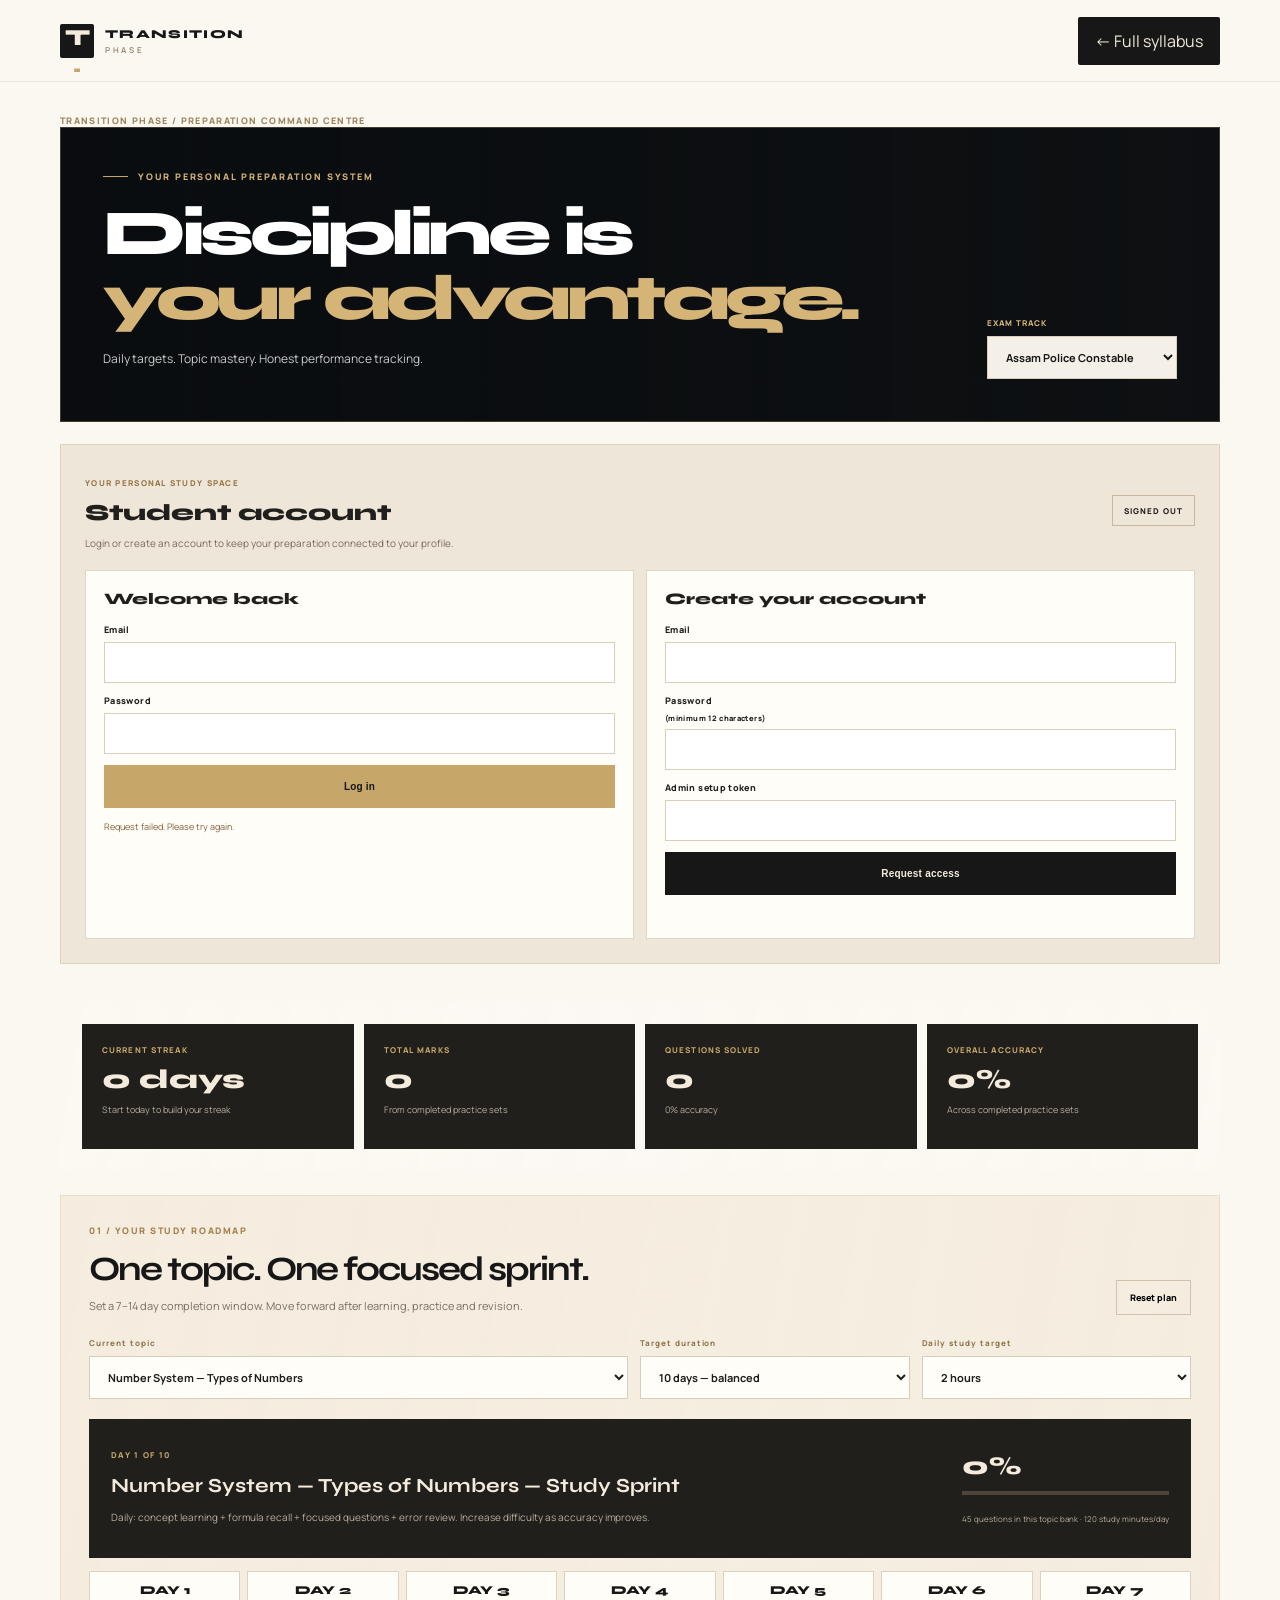
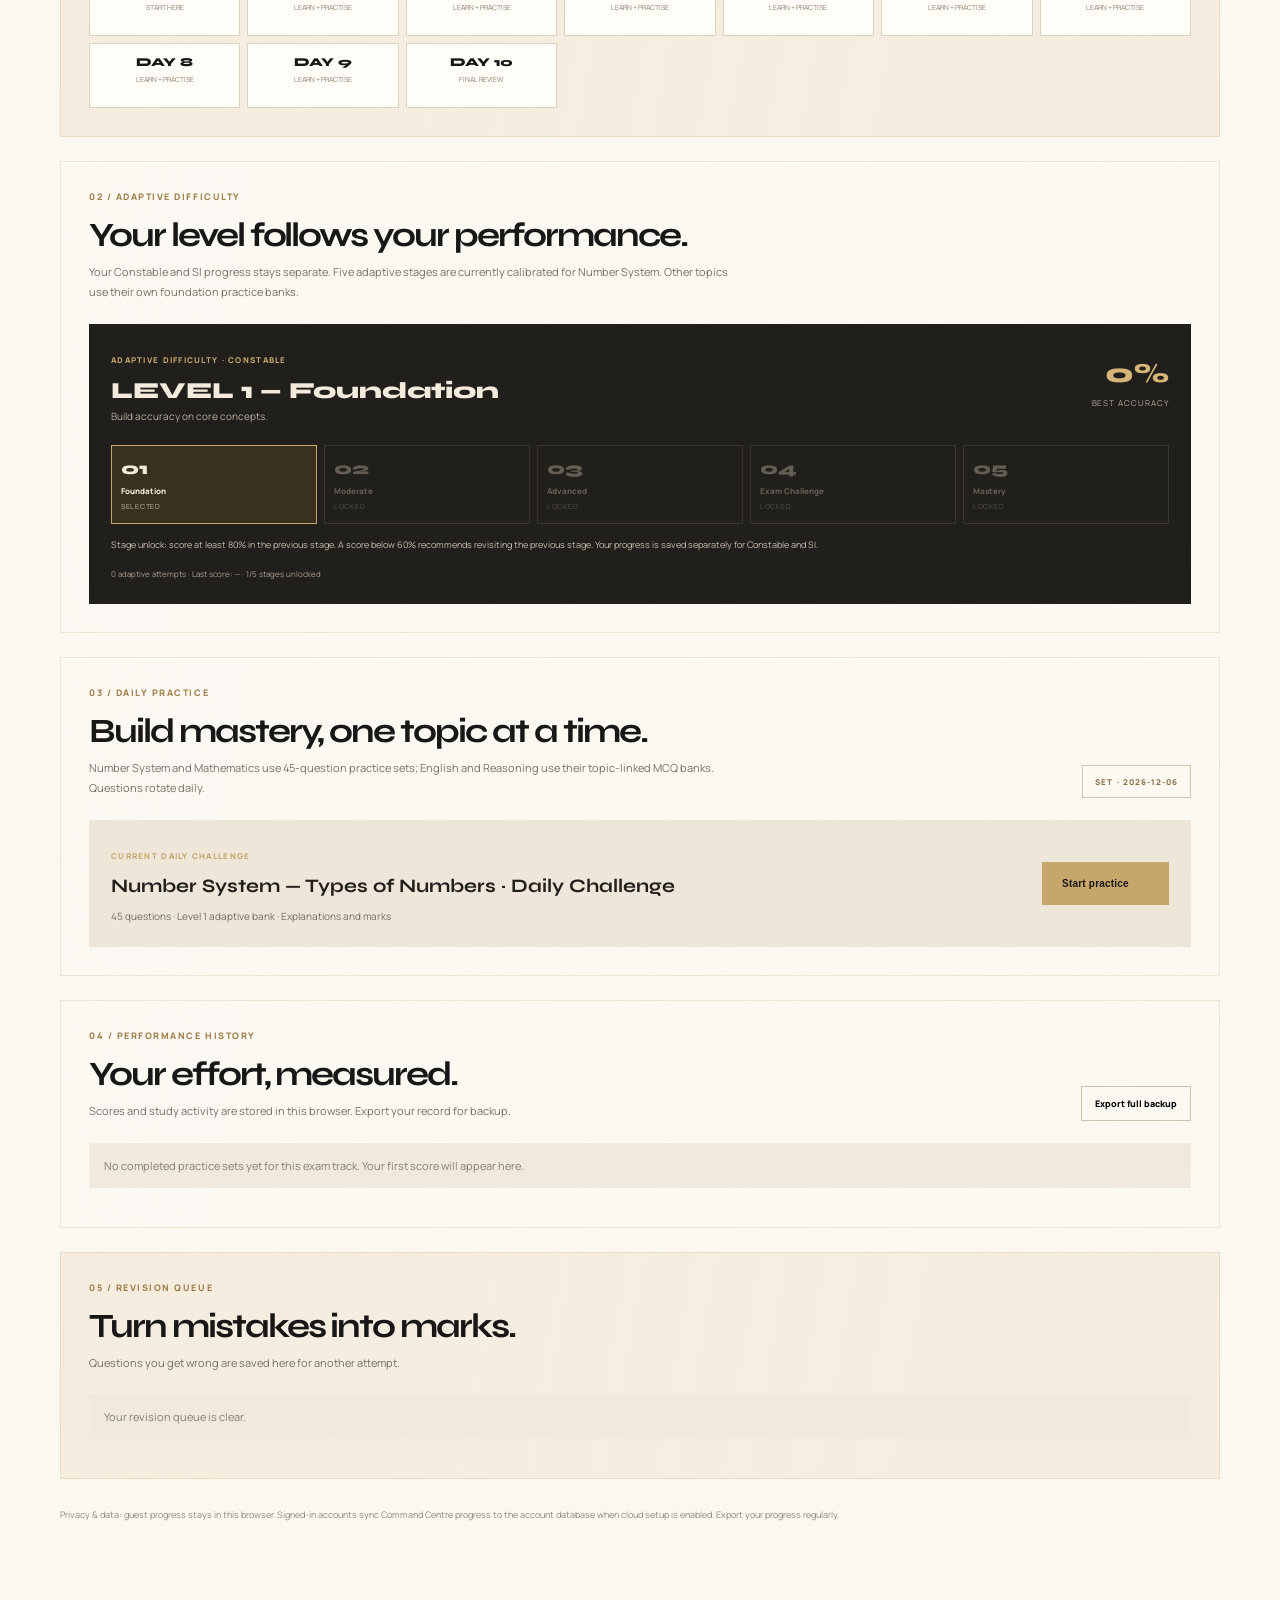
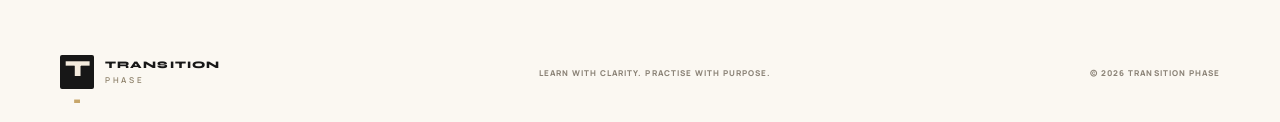
==== commit 3dedb311: "Clarify guest versus account cloud progress privacy" ====
--- a/command.html
+++ b/command.html
@@ -4,4 +4,4 @@
 <form id="loginForm" class="auth-card"><h3>Welcome back</h3><label>Email<input name="email" type="email" autocomplete="username" required maxlength="254"></label><label>Password<input name="password" type="password" autocomplete="current-password" required minlength="12" maxlength="128"></label><button class="button button-gold" type="submit">Log in</button><p class="auth-feedback" id="loginFeedback" aria-live="polite"></p></form>
 <form id="registerForm" class="auth-card"><h3>Create your account</h3><label>Email<input name="email" type="email" autocomplete="email" required maxlength="254"></label><label>Password <small>(minimum 12 characters)</small><input name="password" type="password" autocomplete="new-password" required minlength="12" maxlength="128"></label><label id="bootstrapWrap" hidden>Admin setup token<input name="adminBootstrapToken" type="password" autocomplete="off"></label><button class="button button-dark" type="submit">Request access</button><p class="auth-feedback" id="registerFeedback" aria-live="polite"></p></form>
 </div>
-<div id="signedInPanel" hidden><div class="account-user-row"><div><strong id="accountEmail"></strong><span id="accountRole"></span></div><button id="logoutButton" class="small-button" type="button">Log out</button></div><div id="studentAccountInfo" class="account-info"><p>Your account is active. Your study profile is ready.</p><label>Preferred difficulty<select id="accountDifficulty"><option value="beginner">Beginner</option><option value="intermediate">Intermediate</option><option value="advanced">Advanced</option></select></label><p id="difficultyFeedback" class="auth-feedback" aria-live="polite"></p></div><div id="adminPanel" hidden><h3>Admin · Access requests</h3><div id="adminUsers" class="admin-users">Loading accounts…</div><div class="stage-rule-editor"><h3>Stage difficulty rules</h3><div class="stage-rule-controls"><label>Exam track<select id="ruleTrack"><option value="constable">Constable</option><option value="si">SI</option></select></label><label>Stage<select id="ruleStage"><option value="stage-1">Stage 1</option><option value="stage-2">Stage 2</option><option value="stage-3">Stage 3</option><option value="stage-4">Stage 4</option><option value="stage-5">Stage 5</option></select></label><label>Minimum difficulty<select id="ruleDifficulty"><option value="beginner">Beginner</option><option value="intermediate">Intermediate</option><option value="advanced">Advanced</option></select></label><button id="saveStageRule" class="small-button" type="button">Save rule</button></div><p id="stageRuleFeedback" class="auth-feedback" aria-live="polite"></p><div id="stageRulesList" class="stage-rules-list"></div></div></div></div></section><section class="stat-grid"><article class="stat-card"><span>CURRENT STREAK</span><strong id="streak">0 days</strong><small id="streakHint">Start today's study session</small></article><article class="stat-card"><span>TOTAL MARKS</span><strong id="totalMarks">0</strong><small>From completed practice sets</small></article><article class="stat-card"><span>QUESTIONS SOLVED</span><strong id="solvedCount">0</strong><small id="accuracy">0% accuracy</small></article><article class="stat-card"><span>OVERALL ACCURACY</span><strong id="mastery">0%</strong><small>Across completed practice sets</small></article></section><section class="command-section"><div class="section-label">01 / YOUR STUDY ROADMAP</div><div class="command-heading"><div><h2>One topic. One focused sprint.</h2><p>Set a 7–14 day completion window. Move forward after learning, practice and revision.</p></div><button class="small-button" id="resetPlan">Reset plan</button></div><div class="plan-controls"><label>Current topic<select id="topicSelect"><option value="number-system">Number System — Types of Numbers</option><option value="place-value">Place Value and Face Value</option><option value="divisibility">Divisibility Rules</option><option value="factors-multiples">Factors and Multiples</option><option value="hcf-lcm">HCF and LCM</option><option value="remainders">Remainders and Basic Operations</option><option value="simplification">Simplification — BODMAS</option><option value="fractions-decimals">Fractions and Decimals</option><option value="percentage">Percentage</option><option value="ratio-proportion">Ratio and Proportion</option><option value="profit-loss-discount">Profit, Loss and Discount</option><option value="simple-compound-interest">Simple and Compound Interest</option><option value="average">Average</option><option value="ages">Problems on Ages</option><option value="time-work">Time and Work</option><option value="pipes-cisterns">Pipes and Cisterns</option><option value="partnership">Partnership</option><option value="mixture-alligation">Mixture and Alligation</option><option value="time-speed-distance">Time, Speed and Distance</option><option value="mensuration">Mensuration</option><option value="geometry">Geometry</option><option value="trigonometry-heights-distances">Trigonometry and Heights</option><option value="data-interpretation">Data Interpretation</option><optgroup label="REASONING &amp; MENTAL ABILITY"><option value="reasoning-analogy">Reasoning — Analogy</option><option value="reasoning-number-alphabet-series">Reasoning — Number & Alphabet Series</option><option value="reasoning-coding-decoding">Reasoning — Coding & Decoding</option><option value="reasoning-classification">Reasoning — Classification & Odd One Out</option><option value="reasoning-blood-relations">Reasoning — Blood Relations</option><option value="reasoning-direction-distance">Reasoning — Direction & Distance</option><option value="reasoning-ranking-order">Reasoning — Ranking & Order</option><option value="reasoning-syllogism">Reasoning — Syllogism</option><option value="reasoning-venn-diagrams">Reasoning — Venn Diagrams</option><option value="reasoning-statement-conclusion-assumptions">Reasoning — Statement, Conclusion & Assumptions</option><option value="reasoning-decision-making">Reasoning — Decision Making</option><option value="reasoning-spatial-nonverbal-reasoning">Reasoning — Spatial & Non-Verbal Reasoning</option><option value="reasoning-analytical-reasoning">Reasoning — Analytical Reasoning</option><option value="reasoning-si-quantitative-comprehension">Reasoning — SI: Quantitative Aptitude & Comprehension</option><option value="reasoning-seating-arrangement-puzzles">Reasoning — Seating Arrangement & Puzzles</option><option value="reasoning-clocks-calendars">Reasoning — Clocks & Calendars</option><option value="reasoning-mathematical-operations-sequences">Reasoning — Mathematical Operations & Logical Sequence</option><option value="reasoning-figure-series-matrix">Reasoning — Figure Series & Matrix</option><option value="reasoning-mirror-water-paper-folding">Reasoning — Mirror/Water Images & Paper Folding</option><option value="reasoning-embedded-counting-cubes-dice">Reasoning — Embedded Figures, Counting, Cubes & Dice</option><option value="reasoning-arithmetical-reasoning">Reasoning — Arithmetical Reasoning</option><option value="reasoning-reasoning-data-interpretation">Reasoning — Data Interpretation & Analysis</option></optgroup><optgroup label="GENERAL ENGLISH"><option value="english-parts-of-speech">English — Parts of Speech</option><option value="english-tenses">English — Tenses</option><option value="english-subject-verb-agreement">English — Subject–Verb Agreement</option><option value="english-articles-prepositions-conjunctions">English — Articles, Prepositions & Conjunctions</option><option value="english-verbs-modals-conditionals">English — Verbs, Modals & Conditionals</option><option value="english-active-passive-voice">English — Active & Passive Voice</option><option value="english-direct-indirect-speech">English — Direct & Indirect Speech</option><option value="english-question-tags">English — Question Tags</option><option value="english-vocabulary-builder">English — Vocabulary Builder</option><option value="english-word-power">English — Word Power</option><option value="english-spelling-word-formation">English — Spelling & Word Formation</option><option value="english-sentence-skills">English — Sentence Skills</option><option value="english-cloze-para-jumbles">English — Cloze Test & Para Jumbles</option><option value="english-reading-comprehension">English — Reading Comprehension</option></optgroup></select></label><label>Target duration<select id="duration"><option value="7">7 days — intensive</option><option value="10" selected>10 days — balanced</option><option value="14">14 days — thorough</option></select></label><label>Daily study target<select id="dailyTarget"><option value="60">1 hour</option><option value="90">1.5 hours</option><option value="120" selected>2 hours</option><option value="180">3 hours</option></select></label></div><div class="sprint-card"><div><span id="sprintDay">DAY 1 OF 10</span><h3 id="sprintTitle">Build the foundation</h3><p id="sprintTask">Learn concepts and core formulas, then solve today's practice set.</p></div><div class="sprint-progress"><strong id="sprintProgress">0%</strong><div class="progress-track"><i id="sprintBar"></i></div><small id="sprintDue">45 questions required for topic completion</small></div></div><div class="day-grid" id="dayGrid"></div></section><section class="command-section" id="adaptiveSection"><div class="section-label">02 / ADAPTIVE DIFFICULTY</div><div class="command-heading"><div><h2>Your level follows your performance.</h2><p>Your Constable and SI progress stays separate. Five adaptive stages are currently calibrated for Number System. Other topics use their own foundation practice banks.</p></div></div><div id="adaptiveProgress" class="adaptive-panel"></div></section><section class="command-section"><div class="section-label">03 / DAILY PRACTICE</div><div class="command-heading"><div><h2>Build mastery, one topic at a time.</h2><p>Number System and Mathematics use 45-question practice sets; English and Reasoning use their topic-linked MCQ banks. Questions rotate daily.</p></div><span class="daily-badge" id="dailyDate">TODAY'S SET</span></div><div class="practice-launch"><div><span class="practice-kicker">CURRENT DAILY CHALLENGE</span><h3 id="dailyTitle">Number System — Foundation Set</h3><p id="dailyInfo">45 questions · Answer explanations · Score tracking</p></div><button class="button button-gold" id="startPractice">Start practice <span>↗</span></button></div><div id="practiceArea" hidden></div></section><section class="command-section"><div class="section-label">04 / PERFORMANCE HISTORY</div><div class="command-heading"><div><h2>Your effort, measured.</h2><p>Scores and study activity are stored in this browser. Export your record for backup.</p></div><button class="small-button" id="exportData">Export full backup</button></div><div id="history" class="history-list"><p class="empty-history">No completed practice sets yet. Your first score will appear here.</p></div></section><section class="command-section"><div class="section-label">05 / REVISION QUEUE</div><div class="command-heading"><div><h2>Turn mistakes into marks.</h2><p>Questions you get wrong are saved here for another attempt.</p></div></div><div id="revisionQueue" class="revision-queue"><p class="empty-history">Your revision queue is clear.</p></div></section><p class="data-note">Privacy & data: progress is stored locally in this browser using localStorage. It will not automatically sync across devices. Export your progress regularly.</p></main><footer class="footer section-wrap"><a class="brand" href="index.html"><span class="brand-mark">T<span>.</span></span><span class="brand-name">TRANSITION<span>PHASE</span></span></a><span>LEARN WITH CLARITY. PRACTISE WITH PURPOSE.</span><span>© 2026 TRANSITION PHASE</span></footer><script src="english-lessons.js"></script><script src="reasoning-lessons.js"></script><script src="command.js"></script><script src="account.js"></script><script src="motion.js"></script><script src="spotlight.js"></script></body></html>+<div id="signedInPanel" hidden><div class="account-user-row"><div><strong id="accountEmail"></strong><span id="accountRole"></span></div><button id="logoutButton" class="small-button" type="button">Log out</button></div><div id="studentAccountInfo" class="account-info"><p>Your account is active. Your study profile is ready.</p><label>Preferred difficulty<select id="accountDifficulty"><option value="beginner">Beginner</option><option value="intermediate">Intermediate</option><option value="advanced">Advanced</option></select></label><p id="difficultyFeedback" class="auth-feedback" aria-live="polite"></p></div><div id="adminPanel" hidden><h3>Admin · Access requests</h3><div id="adminUsers" class="admin-users">Loading accounts…</div><div class="stage-rule-editor"><h3>Stage difficulty rules</h3><div class="stage-rule-controls"><label>Exam track<select id="ruleTrack"><option value="constable">Constable</option><option value="si">SI</option></select></label><label>Stage<select id="ruleStage"><option value="stage-1">Stage 1</option><option value="stage-2">Stage 2</option><option value="stage-3">Stage 3</option><option value="stage-4">Stage 4</option><option value="stage-5">Stage 5</option></select></label><label>Minimum difficulty<select id="ruleDifficulty"><option value="beginner">Beginner</option><option value="intermediate">Intermediate</option><option value="advanced">Advanced</option></select></label><button id="saveStageRule" class="small-button" type="button">Save rule</button></div><p id="stageRuleFeedback" class="auth-feedback" aria-live="polite"></p><div id="stageRulesList" class="stage-rules-list"></div></div></div></div></section><section class="stat-grid"><article class="stat-card"><span>CURRENT STREAK</span><strong id="streak">0 days</strong><small id="streakHint">Start today's study session</small></article><article class="stat-card"><span>TOTAL MARKS</span><strong id="totalMarks">0</strong><small>From completed practice sets</small></article><article class="stat-card"><span>QUESTIONS SOLVED</span><strong id="solvedCount">0</strong><small id="accuracy">0% accuracy</small></article><article class="stat-card"><span>OVERALL ACCURACY</span><strong id="mastery">0%</strong><small>Across completed practice sets</small></article></section><section class="command-section"><div class="section-label">01 / YOUR STUDY ROADMAP</div><div class="command-heading"><div><h2>One topic. One focused sprint.</h2><p>Set a 7–14 day completion window. Move forward after learning, practice and revision.</p></div><button class="small-button" id="resetPlan">Reset plan</button></div><div class="plan-controls"><label>Current topic<select id="topicSelect"><option value="number-system">Number System — Types of Numbers</option><option value="place-value">Place Value and Face Value</option><option value="divisibility">Divisibility Rules</option><option value="factors-multiples">Factors and Multiples</option><option value="hcf-lcm">HCF and LCM</option><option value="remainders">Remainders and Basic Operations</option><option value="simplification">Simplification — BODMAS</option><option value="fractions-decimals">Fractions and Decimals</option><option value="percentage">Percentage</option><option value="ratio-proportion">Ratio and Proportion</option><option value="profit-loss-discount">Profit, Loss and Discount</option><option value="simple-compound-interest">Simple and Compound Interest</option><option value="average">Average</option><option value="ages">Problems on Ages</option><option value="time-work">Time and Work</option><option value="pipes-cisterns">Pipes and Cisterns</option><option value="partnership">Partnership</option><option value="mixture-alligation">Mixture and Alligation</option><option value="time-speed-distance">Time, Speed and Distance</option><option value="mensuration">Mensuration</option><option value="geometry">Geometry</option><option value="trigonometry-heights-distances">Trigonometry and Heights</option><option value="data-interpretation">Data Interpretation</option><optgroup label="REASONING &amp; MENTAL ABILITY"><option value="reasoning-analogy">Reasoning — Analogy</option><option value="reasoning-number-alphabet-series">Reasoning — Number & Alphabet Series</option><option value="reasoning-coding-decoding">Reasoning — Coding & Decoding</option><option value="reasoning-classification">Reasoning — Classification & Odd One Out</option><option value="reasoning-blood-relations">Reasoning — Blood Relations</option><option value="reasoning-direction-distance">Reasoning — Direction & Distance</option><option value="reasoning-ranking-order">Reasoning — Ranking & Order</option><option value="reasoning-syllogism">Reasoning — Syllogism</option><option value="reasoning-venn-diagrams">Reasoning — Venn Diagrams</option><option value="reasoning-statement-conclusion-assumptions">Reasoning — Statement, Conclusion & Assumptions</option><option value="reasoning-decision-making">Reasoning — Decision Making</option><option value="reasoning-spatial-nonverbal-reasoning">Reasoning — Spatial & Non-Verbal Reasoning</option><option value="reasoning-analytical-reasoning">Reasoning — Analytical Reasoning</option><option value="reasoning-si-quantitative-comprehension">Reasoning — SI: Quantitative Aptitude & Comprehension</option><option value="reasoning-seating-arrangement-puzzles">Reasoning — Seating Arrangement & Puzzles</option><option value="reasoning-clocks-calendars">Reasoning — Clocks & Calendars</option><option value="reasoning-mathematical-operations-sequences">Reasoning — Mathematical Operations & Logical Sequence</option><option value="reasoning-figure-series-matrix">Reasoning — Figure Series & Matrix</option><option value="reasoning-mirror-water-paper-folding">Reasoning — Mirror/Water Images & Paper Folding</option><option value="reasoning-embedded-counting-cubes-dice">Reasoning — Embedded Figures, Counting, Cubes & Dice</option><option value="reasoning-arithmetical-reasoning">Reasoning — Arithmetical Reasoning</option><option value="reasoning-reasoning-data-interpretation">Reasoning — Data Interpretation & Analysis</option></optgroup><optgroup label="GENERAL ENGLISH"><option value="english-parts-of-speech">English — Parts of Speech</option><option value="english-tenses">English — Tenses</option><option value="english-subject-verb-agreement">English — Subject–Verb Agreement</option><option value="english-articles-prepositions-conjunctions">English — Articles, Prepositions & Conjunctions</option><option value="english-verbs-modals-conditionals">English — Verbs, Modals & Conditionals</option><option value="english-active-passive-voice">English — Active & Passive Voice</option><option value="english-direct-indirect-speech">English — Direct & Indirect Speech</option><option value="english-question-tags">English — Question Tags</option><option value="english-vocabulary-builder">English — Vocabulary Builder</option><option value="english-word-power">English — Word Power</option><option value="english-spelling-word-formation">English — Spelling & Word Formation</option><option value="english-sentence-skills">English — Sentence Skills</option><option value="english-cloze-para-jumbles">English — Cloze Test & Para Jumbles</option><option value="english-reading-comprehension">English — Reading Comprehension</option></optgroup></select></label><label>Target duration<select id="duration"><option value="7">7 days — intensive</option><option value="10" selected>10 days — balanced</option><option value="14">14 days — thorough</option></select></label><label>Daily study target<select id="dailyTarget"><option value="60">1 hour</option><option value="90">1.5 hours</option><option value="120" selected>2 hours</option><option value="180">3 hours</option></select></label></div><div class="sprint-card"><div><span id="sprintDay">DAY 1 OF 10</span><h3 id="sprintTitle">Build the foundation</h3><p id="sprintTask">Learn concepts and core formulas, then solve today's practice set.</p></div><div class="sprint-progress"><strong id="sprintProgress">0%</strong><div class="progress-track"><i id="sprintBar"></i></div><small id="sprintDue">45 questions required for topic completion</small></div></div><div class="day-grid" id="dayGrid"></div></section><section class="command-section" id="adaptiveSection"><div class="section-label">02 / ADAPTIVE DIFFICULTY</div><div class="command-heading"><div><h2>Your level follows your performance.</h2><p>Your Constable and SI progress stays separate. Five adaptive stages are currently calibrated for Number System. Other topics use their own foundation practice banks.</p></div></div><div id="adaptiveProgress" class="adaptive-panel"></div></section><section class="command-section"><div class="section-label">03 / DAILY PRACTICE</div><div class="command-heading"><div><h2>Build mastery, one topic at a time.</h2><p>Number System and Mathematics use 45-question practice sets; English and Reasoning use their topic-linked MCQ banks. Questions rotate daily.</p></div><span class="daily-badge" id="dailyDate">TODAY'S SET</span></div><div class="practice-launch"><div><span class="practice-kicker">CURRENT DAILY CHALLENGE</span><h3 id="dailyTitle">Number System — Foundation Set</h3><p id="dailyInfo">45 questions · Answer explanations · Score tracking</p></div><button class="button button-gold" id="startPractice">Start practice <span>↗</span></button></div><div id="practiceArea" hidden></div></section><section class="command-section"><div class="section-label">04 / PERFORMANCE HISTORY</div><div class="command-heading"><div><h2>Your effort, measured.</h2><p>Scores and study activity are stored in this browser. Export your record for backup.</p></div><button class="small-button" id="exportData">Export full backup</button></div><div id="history" class="history-list"><p class="empty-history">No completed practice sets yet. Your first score will appear here.</p></div></section><section class="command-section"><div class="section-label">05 / REVISION QUEUE</div><div class="command-heading"><div><h2>Turn mistakes into marks.</h2><p>Questions you get wrong are saved here for another attempt.</p></div></div><div id="revisionQueue" class="revision-queue"><p class="empty-history">Your revision queue is clear.</p></div></section><p class="data-note">Privacy & data: guest progress stays in this browser. Signed-in accounts sync Command Centre progress to the account database when cloud setup is enabled. Export your progress regularly.</p></main><footer class="footer section-wrap"><a class="brand" href="index.html"><span class="brand-mark">T<span>.</span></span><span class="brand-name">TRANSITION<span>PHASE</span></span></a><span>LEARN WITH CLARITY. PRACTISE WITH PURPOSE.</span><span>© 2026 TRANSITION PHASE</span></footer><script src="english-lessons.js"></script><script src="reasoning-lessons.js"></script><script src="command.js"></script><script src="account.js"></script><script src="motion.js"></script><script src="spotlight.js"></script></body></html>
--- a/command.css
+++ b/command.css
@@ -23,3 +23,5 @@
 
 /* Account area — visually aligned with the existing Command Centre */
 .account-shell{margin:22px 0 38px;padding:24px;background:#eee6d9;border:1px solid #ded2c0;color:#211f1c}.account-topline,.account-user-row{display:flex;justify-content:space-between;align-items:center;gap:18px}.account-kicker{font-size:8px;letter-spacing:.16em;font-weight:800;color:#987443}.account-topline h2{font:800 23px var(--heading);margin:8px 0}.account-topline p,.account-info p{font-size:10px;line-height:1.8;color:#756b5d;margin:0}.account-status{font-size:8px;font-weight:800;letter-spacing:.13em;padding:9px 11px;border:1px solid #c9b89d;white-space:nowrap}.auth-grid{display:grid;grid-template-columns:repeat(2,minmax(0,1fr));gap:12px;margin-top:18px}.auth-card{background:#fffdf8;border:1px solid #e0d6c8;padding:18px;display:flex;flex-direction:column;gap:11px}.auth-card h3,.account-info h3,#adminPanel h3{font:800 16px var(--heading);margin:0 0 4px}.auth-card label,.account-info label{font-size:9px;font-weight:800;letter-spacing:.04em;display:flex;flex-direction:column;gap:6px}.auth-card input,.account-info select{width:100%;border:1px solid #d9cdbc;background:#fff;padding:11px;font:500 12px var(--body);color:#211f1c}.auth-card button{border:0;cursor:pointer;min-height:42px}.auth-feedback{font-size:9px;line-height:1.7;color:#80643b;min-height:14px;margin:0}.account-user-row{padding:14px 0;border-bottom:1px solid #d9cdbb}.account-user-row>div{display:flex;flex-direction:column;gap:5px}.account-user-row strong{font:800 13px var(--heading)}.account-user-row span{font-size:8px;letter-spacing:.12em;color:#8b7047}.account-info{padding:16px 0;display:flex;align-items:center;gap:15px;flex-wrap:wrap}.account-info label{min-width:170px}.admin-users{display:grid;gap:8px;margin-top:14px}.admin-user{display:flex;align-items:center;justify-content:space-between;gap:12px;padding:12px;background:#fffdf8;border:1px solid #e0d6c8}.admin-user>div{display:flex;flex-direction:column;gap:5px;min-width:0}.admin-user strong{font-size:10px;overflow-wrap:anywhere}.admin-user small{font-size:8px;color:#897d6c}.admin-actions{display:flex;gap:6px;flex-wrap:wrap}.admin-actions button{border:1px solid #d5c8b4;background:#f4ecdf;padding:8px;font-size:8px;font-weight:800;cursor:pointer}.admin-actions button:disabled,.auth-card button:disabled{opacity:.5;cursor:wait}@media(max-width:620px){.account-shell{padding:17px;margin:18px 0 28px}.auth-grid{grid-template-columns:1fr}.account-topline{align-items:flex-start;flex-direction:column}.admin-user{align-items:flex-start;flex-direction:column}.account-info{align-items:flex-start;flex-direction:column}}
+
+.stage-rule-editor{border-top:1px solid #d9cdbb;margin-top:20px;padding-top:18px}.stage-rule-editor h3{font:800 14px var(--heading);margin:0 0 12px}.stage-rule-controls{display:grid;grid-template-columns:repeat(4,minmax(0,1fr));gap:9px;align-items:end}.stage-rule-controls label{font-size:8px;font-weight:800;display:flex;flex-direction:column;gap:6px}.stage-rule-controls select{width:100%;padding:10px;border:1px solid #d9cdbc;background:#fffdf8;color:#211f1c;font:500 10px var(--body)}.stage-rules-list{display:flex;gap:8px;flex-wrap:wrap;margin-top:10px}.stage-rules-list p{font-size:8px;background:#fffdf8;border:1px solid #e0d6c8;padding:8px 10px;margin:0}@media(max-width:620px){.stage-rule-controls{grid-template-columns:1fr 1fr}}
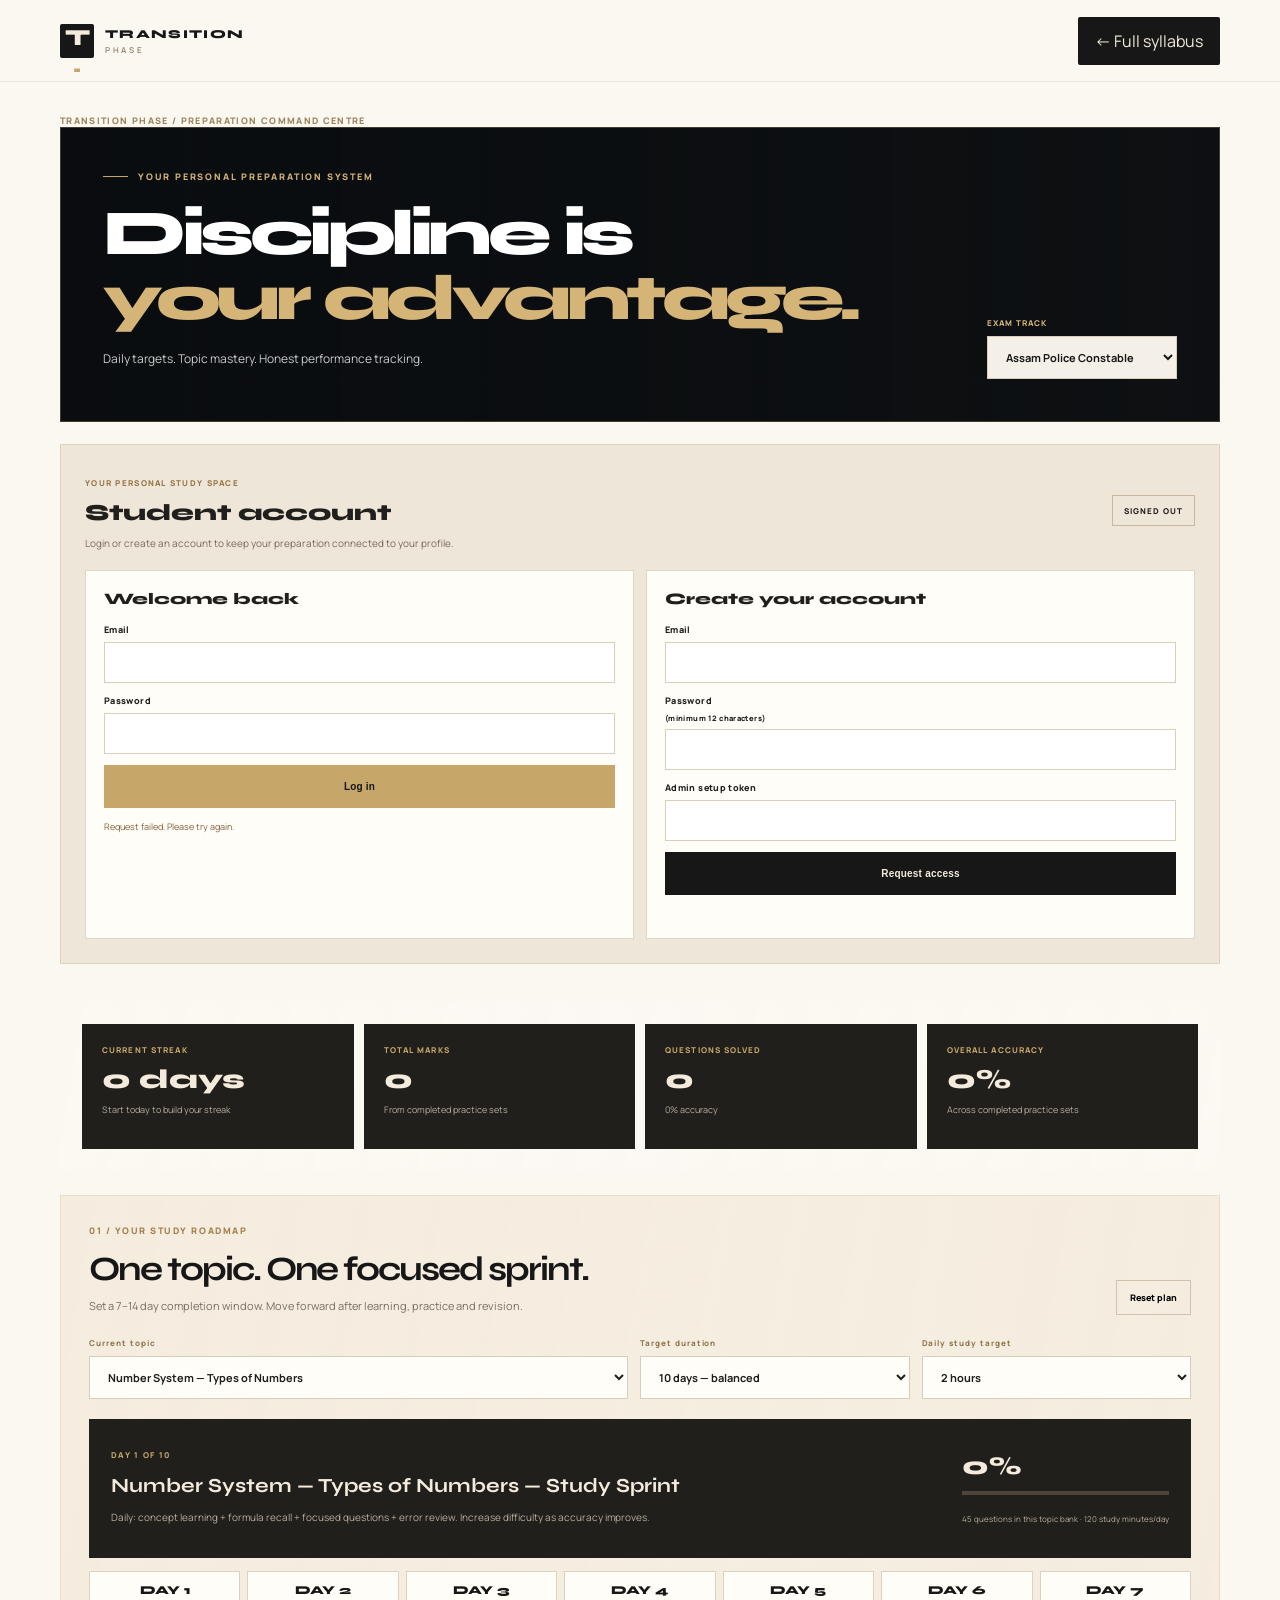
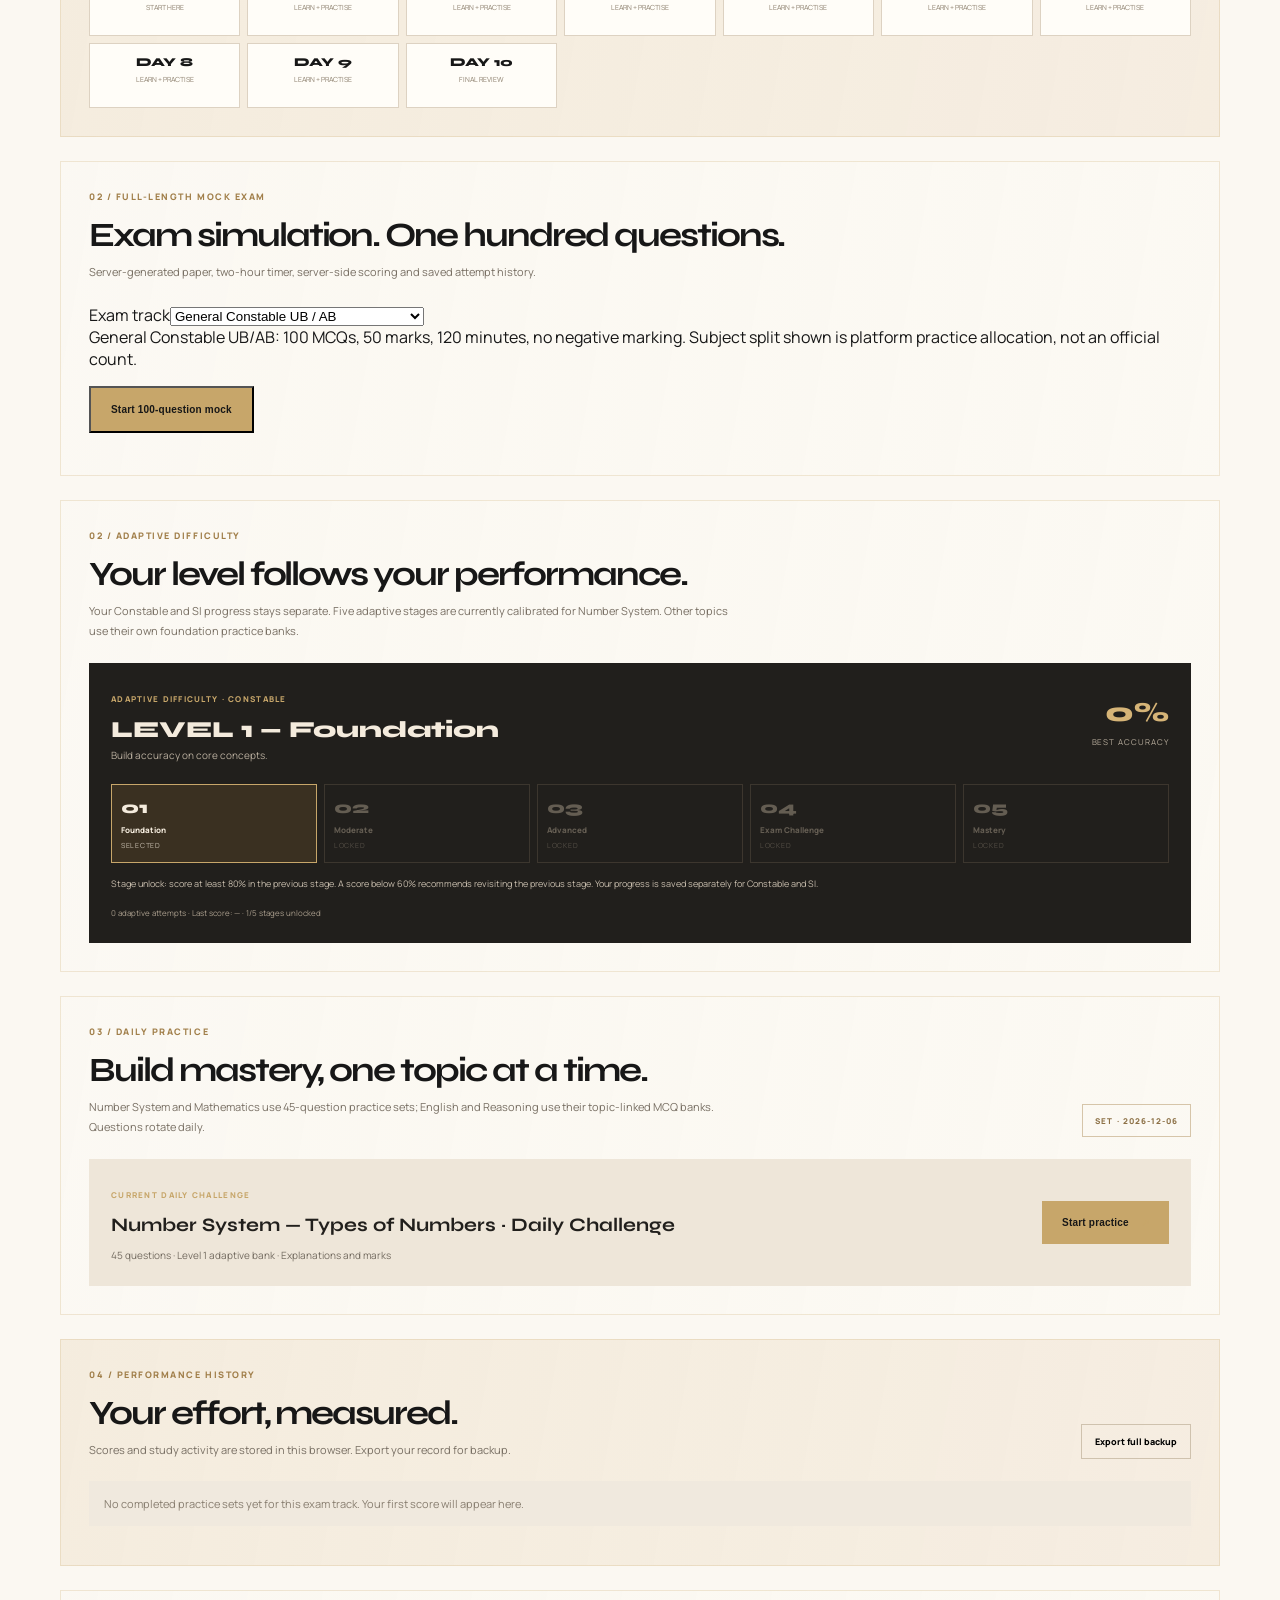
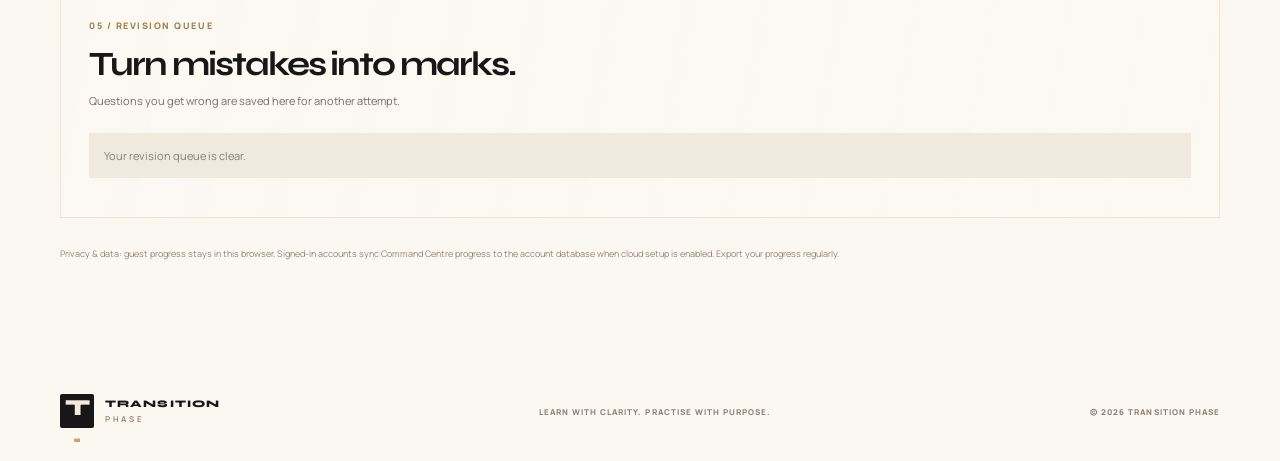
==== commit e9d207ed: "Add SI and Constable full mock launch and exam interface" ====
--- a/command.html
+++ b/command.html
@@ -4,4 +4,22 @@
 <form id="loginForm" class="auth-card"><h3>Welcome back</h3><label>Email<input name="email" type="email" autocomplete="username" required maxlength="254"></label><label>Password<input name="password" type="password" autocomplete="current-password" required minlength="12" maxlength="128"></label><button class="button button-gold" type="submit">Log in</button><p class="auth-feedback" id="loginFeedback" aria-live="polite"></p></form>
 <form id="registerForm" class="auth-card"><h3>Create your account</h3><label>Email<input name="email" type="email" autocomplete="email" required maxlength="254"></label><label>Password <small>(minimum 12 characters)</small><input name="password" type="password" autocomplete="new-password" required minlength="12" maxlength="128"></label><label id="bootstrapWrap" hidden>Admin setup token<input name="adminBootstrapToken" type="password" autocomplete="off"></label><button class="button button-dark" type="submit">Request access</button><p class="auth-feedback" id="registerFeedback" aria-live="polite"></p></form>
 </div>
-<div id="signedInPanel" hidden><div class="account-user-row"><div><strong id="accountEmail"></strong><span id="accountRole"></span></div><button id="logoutButton" class="small-button" type="button">Log out</button></div><div id="studentAccountInfo" class="account-info"><p>Your account is active. Your study profile is ready.</p><label>Preferred difficulty<select id="accountDifficulty"><option value="beginner">Beginner</option><option value="intermediate">Intermediate</option><option value="advanced">Advanced</option></select></label><p id="difficultyFeedback" class="auth-feedback" aria-live="polite"></p></div><div id="adminPanel" hidden><h3>Admin · Access requests</h3><div id="adminUsers" class="admin-users">Loading accounts…</div><div class="stage-rule-editor"><h3>Stage difficulty rules</h3><div class="stage-rule-controls"><label>Exam track<select id="ruleTrack"><option value="constable">Constable</option><option value="si">SI</option></select></label><label>Stage<select id="ruleStage"><option value="stage-1">Stage 1</option><option value="stage-2">Stage 2</option><option value="stage-3">Stage 3</option><option value="stage-4">Stage 4</option><option value="stage-5">Stage 5</option></select></label><label>Minimum difficulty<select id="ruleDifficulty"><option value="beginner">Beginner</option><option value="intermediate">Intermediate</option><option value="advanced">Advanced</option></select></label><button id="saveStageRule" class="small-button" type="button">Save rule</button></div><p id="stageRuleFeedback" class="auth-feedback" aria-live="polite"></p><div id="stageRulesList" class="stage-rules-list"></div></div></div></div></section><section class="stat-grid"><article class="stat-card"><span>CURRENT STREAK</span><strong id="streak">0 days</strong><small id="streakHint">Start today's study session</small></article><article class="stat-card"><span>TOTAL MARKS</span><strong id="totalMarks">0</strong><small>From completed practice sets</small></article><article class="stat-card"><span>QUESTIONS SOLVED</span><strong id="solvedCount">0</strong><small id="accuracy">0% accuracy</small></article><article class="stat-card"><span>OVERALL ACCURACY</span><strong id="mastery">0%</strong><small>Across completed practice sets</small></article></section><section class="command-section"><div class="section-label">01 / YOUR STUDY ROADMAP</div><div class="command-heading"><div><h2>One topic. One focused sprint.</h2><p>Set a 7–14 day completion window. Move forward after learning, practice and revision.</p></div><button class="small-button" id="resetPlan">Reset plan</button></div><div class="plan-controls"><label>Current topic<select id="topicSelect"><option value="number-system">Number System — Types of Numbers</option><option value="place-value">Place Value and Face Value</option><option value="divisibility">Divisibility Rules</option><option value="factors-multiples">Factors and Multiples</option><option value="hcf-lcm">HCF and LCM</option><option value="remainders">Remainders and Basic Operations</option><option value="simplification">Simplification — BODMAS</option><option value="fractions-decimals">Fractions and Decimals</option><option value="percentage">Percentage</option><option value="ratio-proportion">Ratio and Proportion</option><option value="profit-loss-discount">Profit, Loss and Discount</option><option value="simple-compound-interest">Simple and Compound Interest</option><option value="average">Average</option><option value="ages">Problems on Ages</option><option value="time-work">Time and Work</option><option value="pipes-cisterns">Pipes and Cisterns</option><option value="partnership">Partnership</option><option value="mixture-alligation">Mixture and Alligation</option><option value="time-speed-distance">Time, Speed and Distance</option><option value="mensuration">Mensuration</option><option value="geometry">Geometry</option><option value="trigonometry-heights-distances">Trigonometry and Heights</option><option value="data-interpretation">Data Interpretation</option><optgroup label="REASONING &amp; MENTAL ABILITY"><option value="reasoning-analogy">Reasoning — Analogy</option><option value="reasoning-number-alphabet-series">Reasoning — Number & Alphabet Series</option><option value="reasoning-coding-decoding">Reasoning — Coding & Decoding</option><option value="reasoning-classification">Reasoning — Classification & Odd One Out</option><option value="reasoning-blood-relations">Reasoning — Blood Relations</option><option value="reasoning-direction-distance">Reasoning — Direction & Distance</option><option value="reasoning-ranking-order">Reasoning — Ranking & Order</option><option value="reasoning-syllogism">Reasoning — Syllogism</option><option value="reasoning-venn-diagrams">Reasoning — Venn Diagrams</option><option value="reasoning-statement-conclusion-assumptions">Reasoning — Statement, Conclusion & Assumptions</option><option value="reasoning-decision-making">Reasoning — Decision Making</option><option value="reasoning-spatial-nonverbal-reasoning">Reasoning — Spatial & Non-Verbal Reasoning</option><option value="reasoning-analytical-reasoning">Reasoning — Analytical Reasoning</option><option value="reasoning-si-quantitative-comprehension">Reasoning — SI: Quantitative Aptitude & Comprehension</option><option value="reasoning-seating-arrangement-puzzles">Reasoning — Seating Arrangement & Puzzles</option><option value="reasoning-clocks-calendars">Reasoning — Clocks & Calendars</option><option value="reasoning-mathematical-operations-sequences">Reasoning — Mathematical Operations & Logical Sequence</option><option value="reasoning-figure-series-matrix">Reasoning — Figure Series & Matrix</option><option value="reasoning-mirror-water-paper-folding">Reasoning — Mirror/Water Images & Paper Folding</option><option value="reasoning-embedded-counting-cubes-dice">Reasoning — Embedded Figures, Counting, Cubes & Dice</option><option value="reasoning-arithmetical-reasoning">Reasoning — Arithmetical Reasoning</option><option value="reasoning-reasoning-data-interpretation">Reasoning — Data Interpretation & Analysis</option></optgroup><optgroup label="GENERAL ENGLISH"><option value="english-parts-of-speech">English — Parts of Speech</option><option value="english-tenses">English — Tenses</option><option value="english-subject-verb-agreement">English — Subject–Verb Agreement</option><option value="english-articles-prepositions-conjunctions">English — Articles, Prepositions & Conjunctions</option><option value="english-verbs-modals-conditionals">English — Verbs, Modals & Conditionals</option><option value="english-active-passive-voice">English — Active & Passive Voice</option><option value="english-direct-indirect-speech">English — Direct & Indirect Speech</option><option value="english-question-tags">English — Question Tags</option><option value="english-vocabulary-builder">English — Vocabulary Builder</option><option value="english-word-power">English — Word Power</option><option value="english-spelling-word-formation">English — Spelling & Word Formation</option><option value="english-sentence-skills">English — Sentence Skills</option><option value="english-cloze-para-jumbles">English — Cloze Test & Para Jumbles</option><option value="english-reading-comprehension">English — Reading Comprehension</option></optgroup></select></label><label>Target duration<select id="duration"><option value="7">7 days — intensive</option><option value="10" selected>10 days — balanced</option><option value="14">14 days — thorough</option></select></label><label>Daily study target<select id="dailyTarget"><option value="60">1 hour</option><option value="90">1.5 hours</option><option value="120" selected>2 hours</option><option value="180">3 hours</option></select></label></div><div class="sprint-card"><div><span id="sprintDay">DAY 1 OF 10</span><h3 id="sprintTitle">Build the foundation</h3><p id="sprintTask">Learn concepts and core formulas, then solve today's practice set.</p></div><div class="sprint-progress"><strong id="sprintProgress">0%</strong><div class="progress-track"><i id="sprintBar"></i></div><small id="sprintDue">45 questions required for topic completion</small></div></div><div class="day-grid" id="dayGrid"></div></section><section class="command-section" id="adaptiveSection"><div class="section-label">02 / ADAPTIVE DIFFICULTY</div><div class="command-heading"><div><h2>Your level follows your performance.</h2><p>Your Constable and SI progress stays separate. Five adaptive stages are currently calibrated for Number System. Other topics use their own foundation practice banks.</p></div></div><div id="adaptiveProgress" class="adaptive-panel"></div></section><section class="command-section"><div class="section-label">03 / DAILY PRACTICE</div><div class="command-heading"><div><h2>Build mastery, one topic at a time.</h2><p>Number System and Mathematics use 45-question practice sets; English and Reasoning use their topic-linked MCQ banks. Questions rotate daily.</p></div><span class="daily-badge" id="dailyDate">TODAY'S SET</span></div><div class="practice-launch"><div><span class="practice-kicker">CURRENT DAILY CHALLENGE</span><h3 id="dailyTitle">Number System — Foundation Set</h3><p id="dailyInfo">45 questions · Answer explanations · Score tracking</p></div><button class="button button-gold" id="startPractice">Start practice <span>↗</span></button></div><div id="practiceArea" hidden></div></section><section class="command-section"><div class="section-label">04 / PERFORMANCE HISTORY</div><div class="command-heading"><div><h2>Your effort, measured.</h2><p>Scores and study activity are stored in this browser. Export your record for backup.</p></div><button class="small-button" id="exportData">Export full backup</button></div><div id="history" class="history-list"><p class="empty-history">No completed practice sets yet. Your first score will appear here.</p></div></section><section class="command-section"><div class="section-label">05 / REVISION QUEUE</div><div class="command-heading"><div><h2>Turn mistakes into marks.</h2><p>Questions you get wrong are saved here for another attempt.</p></div></div><div id="revisionQueue" class="revision-queue"><p class="empty-history">Your revision queue is clear.</p></div></section><p class="data-note">Privacy & data: guest progress stays in this browser. Signed-in accounts sync Command Centre progress to the account database when cloud setup is enabled. Export your progress regularly.</p></main><footer class="footer section-wrap"><a class="brand" href="index.html"><span class="brand-mark">T<span>.</span></span><span class="brand-name">TRANSITION<span>PHASE</span></span></a><span>LEARN WITH CLARITY. PRACTISE WITH PURPOSE.</span><span>© 2026 TRANSITION PHASE</span></footer><script src="english-lessons.js"></script><script src="reasoning-lessons.js"></script><script src="command.js"></script><script src="account.js"></script><script src="motion.js"></script><script src="spotlight.js"></script></body></html>+<div id="signedInPanel" hidden><div class="account-user-row"><div><strong id="accountEmail"></strong><span id="accountRole"></span></div><button id="logoutButton" class="small-button" type="button">Log out</button></div><div id="studentAccountInfo" class="account-info"><p>Your account is active. Your study profile is ready.</p><label>Preferred difficulty<select id="accountDifficulty"><option value="beginner">Beginner</option><option value="intermediate">Intermediate</option><option value="advanced">Advanced</option></select></label><p id="difficultyFeedback" class="auth-feedback" aria-live="polite"></p></div><div id="adminPanel" hidden><h3>Admin · Access requests</h3><div id="adminUsers" class="admin-users">Loading accounts…</div><div class="stage-rule-editor"><h3>Stage difficulty rules</h3><div class="stage-rule-controls"><label>Topic<select id="ruleTopic"><option value="place-value">Place Value</option><option value="divisibility">Divisibility</option><option value="factors-multiples">Factors & Multiples</option><option value="hcf-lcm">HCF & LCM</option><option value="remainders">Remainders</option><option value="simplification">Simplification</option><option value="fractions-decimals">Fractions & Decimals</option><option value="percentage">Percentage</option><option value="ratio-proportion">Ratio & Proportion</option><option value="profit-loss-discount">Profit, Loss & Discount</option><option value="simple-compound-interest">Simple & Compound Interest</option><option value="average">Average</option><option value="ages">Ages</option><option value="time-work">Time & Work</option><option value="pipes-cisterns">Pipes & Cisterns</option><option value="partnership">Partnership</option><option value="mixture-alligation">Mixture & Alligation</option><option value="time-speed-distance">Time, Speed & Distance</option><option value="mensuration">Mensuration</option><option value="geometry">Geometry</option><option value="trigonometry-heights-distances">Trigonometry</option><option value="data-interpretation">Data Interpretation</option></select></label><label>Exam track<select id="ruleTrack"><option value="constable">Constable</option><option value="si">SI</option></select></label><label>Stage<select id="ruleStage"><option value="stage-1">Stage 1</option><option value="stage-2">Stage 2</option><option value="stage-3">Stage 3</option><option value="stage-4">Stage 4</option><option value="stage-5">Stage 5</option></select></label><label>Minimum difficulty<select id="ruleDifficulty"><option value="beginner">Beginner</option><option value="intermediate">Intermediate</option><option value="advanced">Advanced</option></select></label><button id="saveStageRule" class="small-button" type="button">Save Number System rule</button><button id="saveTopicStageRule" class="small-button" type="button">Save topic rule</button></div><p id="stageRuleFeedback" class="auth-feedback" aria-live="polite"></p><div id="stageRulesList" class="stage-rules-list"></div></div></div></div></section><section class="stat-grid"><article class="stat-card"><span>CURRENT STREAK</span><strong id="streak">0 days</strong><small id="streakHint">Start today's study session</small></article><article class="stat-card"><span>TOTAL MARKS</span><strong id="totalMarks">0</strong><small>From completed practice sets</small></article><article class="stat-card"><span>QUESTIONS SOLVED</span><strong id="solvedCount">0</strong><small id="accuracy">0% accuracy</small></article><article class="stat-card"><span>OVERALL ACCURACY</span><strong id="mastery">0%</strong><small>Across completed practice sets</small></article></section><section class="command-section"><div class="section-label">01 / YOUR STUDY ROADMAP</div><div class="command-heading"><div><h2>One topic. One focused sprint.</h2><p>Set a 7–14 day completion window. Move forward after learning, practice and revision.</p></div><button class="small-button" id="resetPlan">Reset plan</button></div><div class="plan-controls"><label>Current topic<select id="topicSelect"><option value="number-system">Number System — Types of Numbers</option><option value="place-value">Place Value and Face Value</option><option value="divisibility">Divisibility Rules</option><option value="factors-multiples">Factors and Multiples</option><option value="hcf-lcm">HCF and LCM</option><option value="remainders">Remainders and Basic Operations</option><option value="simplification">Simplification — BODMAS</option><option value="fractions-decimals">Fractions and Decimals</option><option value="percentage">Percentage</option><option value="ratio-proportion">Ratio and Proportion</option><option value="profit-loss-discount">Profit, Loss and Discount</option><option value="simple-compound-interest">Simple and Compound Interest</option><option value="average">Average</option><option value="ages">Problems on Ages</option><option value="time-work">Time and Work</option><option value="pipes-cisterns">Pipes and Cisterns</option><option value="partnership">Partnership</option><option value="mixture-alligation">Mixture and Alligation</option><option value="time-speed-distance">Time, Speed and Distance</option><option value="mensuration">Mensuration</option><option value="geometry">Geometry</option><option value="trigonometry-heights-distances">Trigonometry and Heights</option><option value="data-interpretation">Data Interpretation</option><optgroup label="CONSTABLE SUBJECT STARTERS (MODEL PRACTICE)"><option value="constable-starter-arithmetic">Constable Starter — Elementary Arithmetic</option><option value="constable-starter-english">Constable Starter — General English</option><option value="constable-starter-reasoning">Constable Starter — Reasoning</option><option value="constable-starter-gk">Constable Starter — General Awareness / GK</option><option value="constable-starter-assam">Constable Starter — Assam Geography</option></optgroup><optgroup label="REASONING &amp; MENTAL ABILITY"><option value="reasoning-analogy">Reasoning — Analogy</option><option value="reasoning-number-alphabet-series">Reasoning — Number & Alphabet Series</option><option value="reasoning-coding-decoding">Reasoning — Coding & Decoding</option><option value="reasoning-classification">Reasoning — Classification & Odd One Out</option><option value="reasoning-blood-relations">Reasoning — Blood Relations</option><option value="reasoning-direction-distance">Reasoning — Direction & Distance</option><option value="reasoning-ranking-order">Reasoning — Ranking & Order</option><option value="reasoning-syllogism">Reasoning — Syllogism</option><option value="reasoning-venn-diagrams">Reasoning — Venn Diagrams</option><option value="reasoning-statement-conclusion-assumptions">Reasoning — Statement, Conclusion & Assumptions</option><option value="reasoning-decision-making">Reasoning — Decision Making</option><option value="reasoning-spatial-nonverbal-reasoning">Reasoning — Spatial & Non-Verbal Reasoning</option><option value="reasoning-analytical-reasoning">Reasoning — Analytical Reasoning</option><option value="reasoning-si-quantitative-comprehension">Reasoning — SI: Quantitative Aptitude & Comprehension</option><option value="reasoning-seating-arrangement-puzzles">Reasoning — Seating Arrangement & Puzzles</option><option value="reasoning-clocks-calendars">Reasoning — Clocks & Calendars</option><option value="reasoning-mathematical-operations-sequences">Reasoning — Mathematical Operations & Logical Sequence</option><option value="reasoning-figure-series-matrix">Reasoning — Figure Series & Matrix</option><option value="reasoning-mirror-water-paper-folding">Reasoning — Mirror/Water Images & Paper Folding</option><option value="reasoning-embedded-counting-cubes-dice">Reasoning — Embedded Figures, Counting, Cubes & Dice</option><option value="reasoning-arithmetical-reasoning">Reasoning — Arithmetical Reasoning</option><option value="reasoning-reasoning-data-interpretation">Reasoning — Data Interpretation & Analysis</option></optgroup><optgroup label="GENERAL ENGLISH"><option value="english-parts-of-speech">English — Parts of Speech</option><option value="english-tenses">English — Tenses</option><option value="english-subject-verb-agreement">English — Subject–Verb Agreement</option><option value="english-articles-prepositions-conjunctions">English — Articles, Prepositions & Conjunctions</option><option value="english-verbs-modals-conditionals">English — Verbs, Modals & Conditionals</option><option value="english-active-passive-voice">English — Active & Passive Voice</option><option value="english-direct-indirect-speech">English — Direct & Indirect Speech</option><option value="english-question-tags">English — Question Tags</option><option value="english-vocabulary-builder">English — Vocabulary Builder</option><option value="english-word-power">English — Word Power</option><option value="english-spelling-word-formation">English — Spelling & Word Formation</option><option value="english-sentence-skills">English — Sentence Skills</option><option value="english-cloze-para-jumbles">English — Cloze Test & Para Jumbles</option><option value="english-reading-comprehension">English — Reading Comprehension</option></optgroup></select></label><label>Target duration<select id="duration"><option value="7">7 days — intensive</option><option value="10" selected>10 days — balanced</option><option value="14">14 days — thorough</option></select></label><label>Daily study target<select id="dailyTarget"><option value="60">1 hour</option><option value="90">1.5 hours</option><option value="120" selected>2 hours</option><option value="180">3 hours</option></select></label></div><div class="sprint-card"><div><span id="sprintDay">DAY 1 OF 10</span><h3 id="sprintTitle">Build the foundation</h3><p id="sprintTask">Learn concepts and core formulas, then solve today's practice set.</p></div><div class="sprint-progress"><strong id="sprintProgress">0%</strong><div class="progress-track"><i id="sprintBar"></i></div><small id="sprintDue">45 questions required for topic completion</small></div></div><div class="day-grid" id="dayGrid"></div></section><section class="command-section" id="fullMockSection">
+<div class="section-label">02 / FULL-LENGTH MOCK EXAM</div>
+<div class="command-heading"><div><h2>Exam simulation. One hundred questions.</h2><p>Server-generated paper, two-hour timer, server-side scoring and saved attempt history.</p></div></div>
+<div class="full-mock-launch">
+<label>Exam track<select id="fullMockTrack"><option value="constable">General Constable UB / AB</option><option value="si">Sub Inspector (historical CWT practice)</option></select></label>
+<p id="fullMockPatternHint">General Constable UB/AB: 100 MCQs, 50 marks, 120 minutes, no negative marking. Subject split shown is platform practice allocation, not an official count.</p>
+<button id="startFullMock" class="button button-gold" type="button">Start 100-question mock</button>
+</div>
+<div id="fullMockExam" class="full-mock-exam" hidden>
+<div class="full-mock-top"><strong id="fullMockCounter">QUESTION 1 / 100</strong><strong id="fullMockTimer">02:00:00</strong></div>
+<p id="fullMockMarking"></p><p id="fullMockExamNote" class="data-note"></p>
+<div class="full-mock-question-card"><span id="fullMockSubject"></span><h3 id="fullMockQuestion"></h3><div id="fullMockOptions"></div></div>
+<div class="full-mock-navigation"><button id="fullMockPrev" class="small-button" type="button">Previous</button><span id="fullMockAnswered">0 / 100 answered</span><button id="fullMockNext" class="small-button" type="button">Next question</button></div>
+<div class="full-mock-palette-wrap"><strong>Question palette</strong><div id="fullMockPalette" class="full-mock-palette"></div></div>
+<button id="fullMockSubmit" class="button button-gold" type="button">Submit mock</button>
+</div>
+<div id="fullMockResult" class="full-mock-result" hidden></div>
+<p id="fullMockFeedback" class="auth-feedback" aria-live="polite"></p>
+</section><section class="command-section" id="adaptiveSection"><div class="section-label">02 / ADAPTIVE DIFFICULTY</div><div class="command-heading"><div><h2>Your level follows your performance.</h2><p>Your Constable and SI progress stays separate. Five adaptive stages are currently calibrated for Number System. Other topics use their own foundation practice banks.</p></div></div><div id="adaptiveProgress" class="adaptive-panel"></div></section><section class="command-section"><div class="section-label">03 / DAILY PRACTICE</div><div class="command-heading"><div><h2>Build mastery, one topic at a time.</h2><p>Number System and Mathematics use 45-question practice sets; English and Reasoning use their topic-linked MCQ banks. Questions rotate daily.</p></div><span class="daily-badge" id="dailyDate">TODAY'S SET</span></div><div class="practice-launch"><div><span class="practice-kicker">CURRENT DAILY CHALLENGE</span><h3 id="dailyTitle">Number System — Foundation Set</h3><p id="dailyInfo">45 questions · Answer explanations · Score tracking</p></div><button class="button button-gold" id="startPractice">Start practice <span>↗</span></button></div><div id="practiceArea" hidden></div></section><section class="command-section"><div class="section-label">04 / PERFORMANCE HISTORY</div><div class="command-heading"><div><h2>Your effort, measured.</h2><p>Scores and study activity are stored in this browser. Export your record for backup.</p></div><button class="small-button" id="exportData">Export full backup</button></div><div id="history" class="history-list"><p class="empty-history">No completed practice sets yet. Your first score will appear here.</p></div></section><section class="command-section"><div class="section-label">05 / REVISION QUEUE</div><div class="command-heading"><div><h2>Turn mistakes into marks.</h2><p>Questions you get wrong are saved here for another attempt.</p></div></div><div id="revisionQueue" class="revision-queue"><p class="empty-history">Your revision queue is clear.</p></div></section><p class="data-note">Privacy & data: guest progress stays in this browser. Signed-in accounts sync Command Centre progress to the account database when cloud setup is enabled. Export your progress regularly.</p></main><footer class="footer section-wrap"><a class="brand" href="index.html"><span class="brand-mark">T<span>.</span></span><span class="brand-name">TRANSITION<span>PHASE</span></span></a><span>LEARN WITH CLARITY. PRACTISE WITH PURPOSE.</span><span>© 2026 TRANSITION PHASE</span></footer><script src="english-lessons.js"></script><script src="reasoning-lessons.js"></script><script src="command.js"></script><script src="account.js"></script><script src="full-mock.js"></script><script src="motion.js"></script><script src="spotlight.js"></script></body></html>
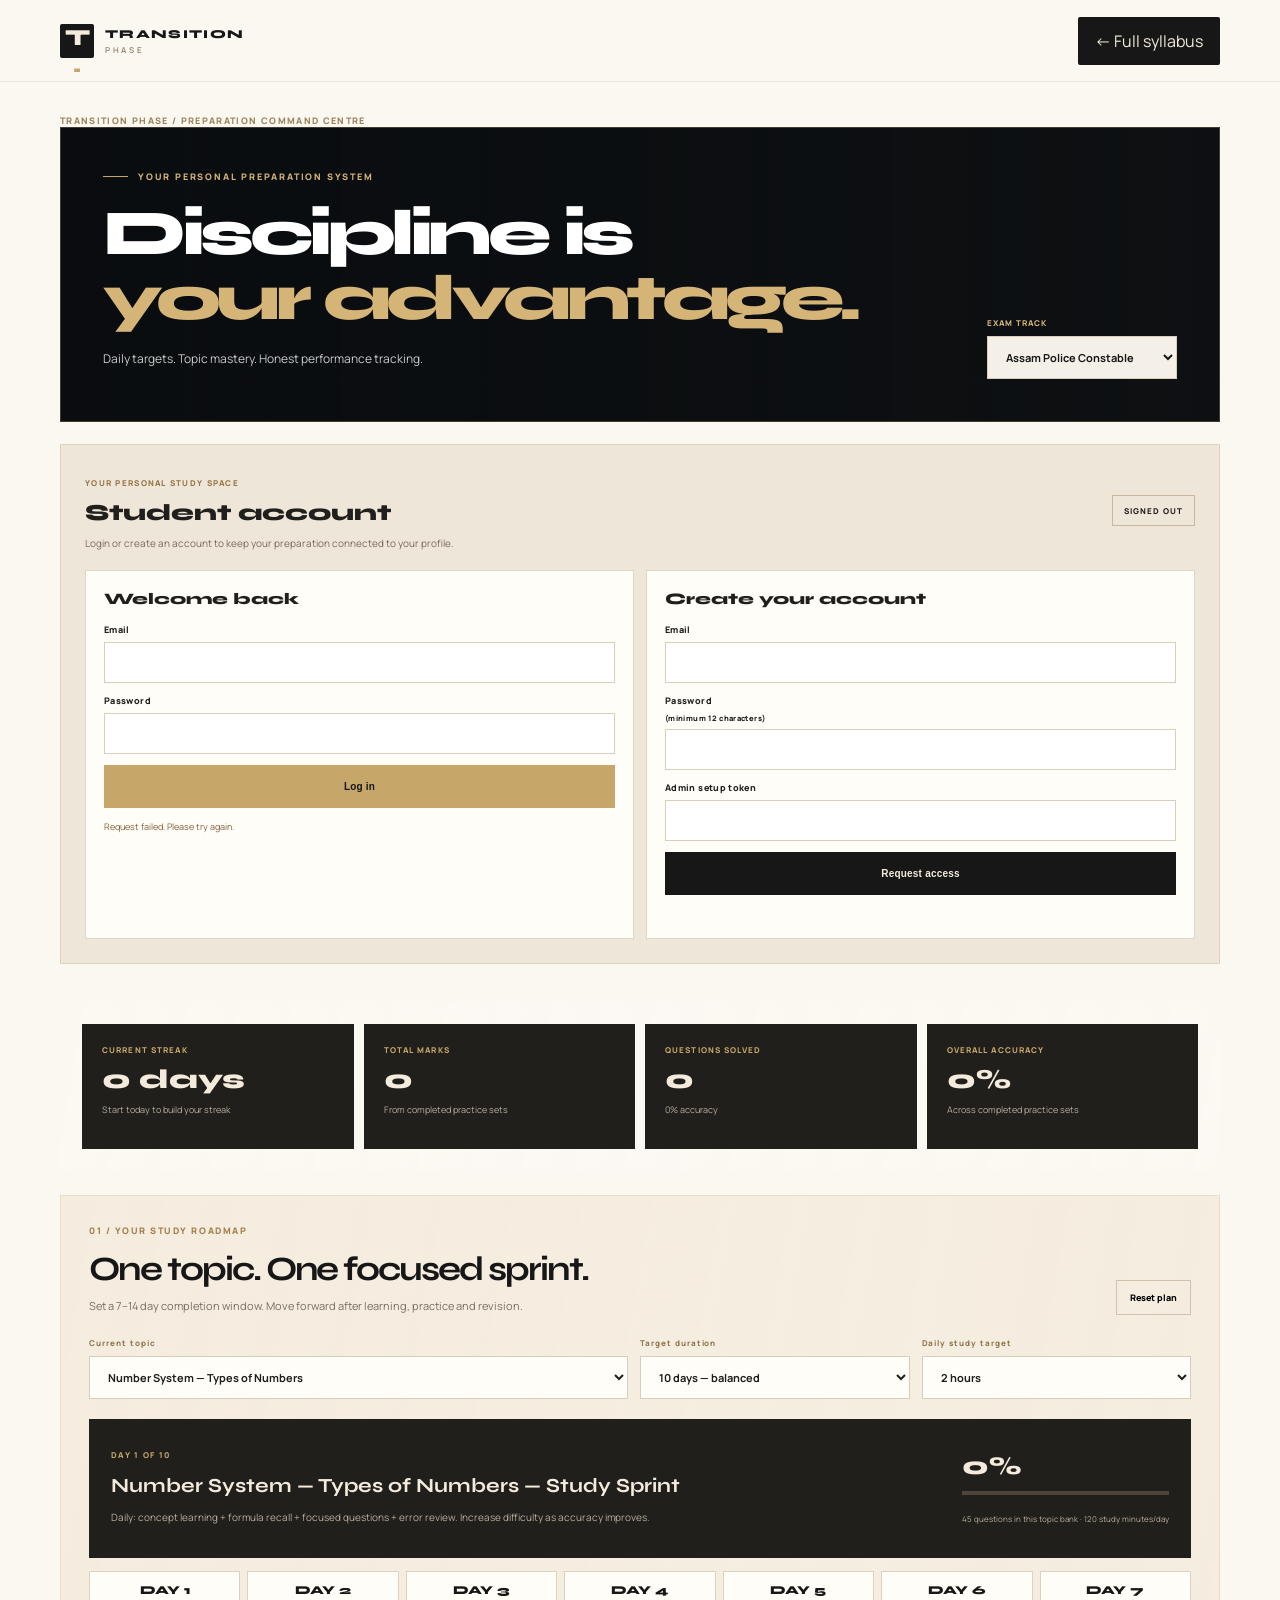
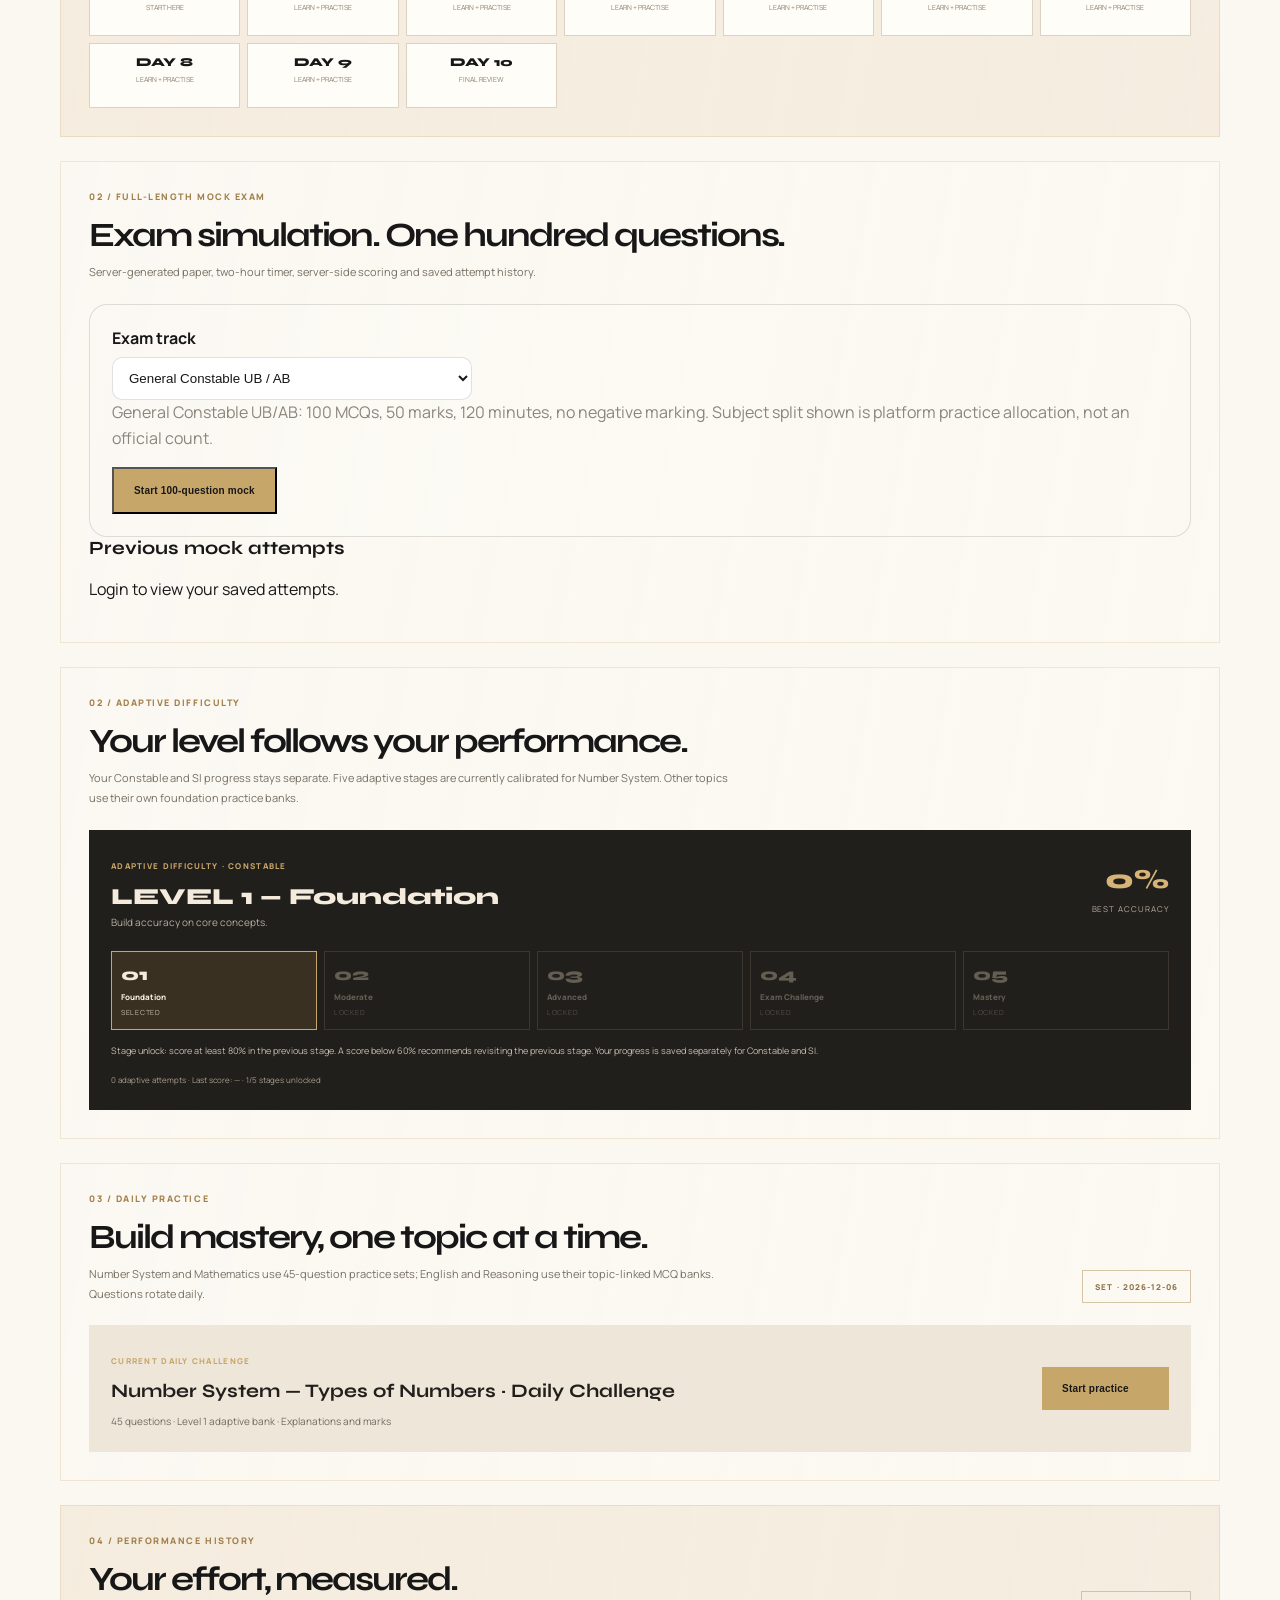
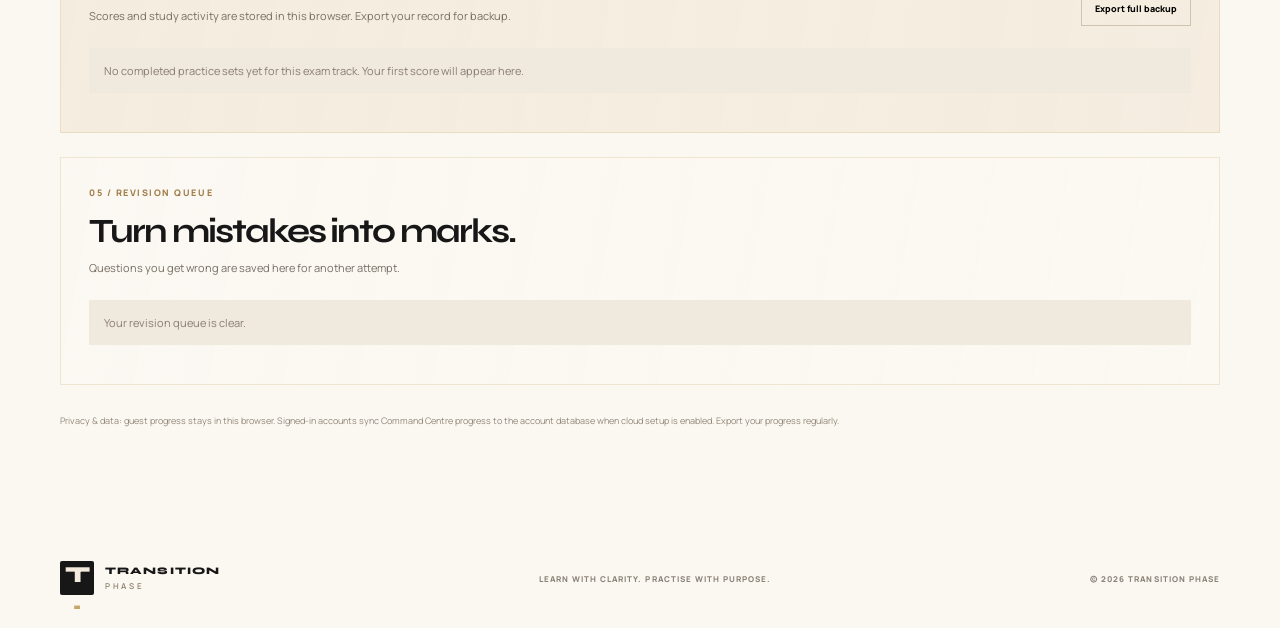
==== commit ba138d6f: "Add saved full mock attempt history panel" ====
--- a/command.html
+++ b/command.html
@@ -20,6 +20,6 @@
 <div class="full-mock-palette-wrap"><strong>Question palette</strong><div id="fullMockPalette" class="full-mock-palette"></div></div>
 <button id="fullMockSubmit" class="button button-gold" type="button">Submit mock</button>
 </div>
-<div id="fullMockResult" class="full-mock-result" hidden></div>
+<div id="fullMockResult" class="full-mock-result" hidden></div><div class="full-mock-history-wrap"><h3>Previous mock attempts</h3><div id="fullMockHistory" class="full-mock-history">Login to view your saved attempts.</div></div>
 <p id="fullMockFeedback" class="auth-feedback" aria-live="polite"></p>
 </section><section class="command-section" id="adaptiveSection"><div class="section-label">02 / ADAPTIVE DIFFICULTY</div><div class="command-heading"><div><h2>Your level follows your performance.</h2><p>Your Constable and SI progress stays separate. Five adaptive stages are currently calibrated for Number System. Other topics use their own foundation practice banks.</p></div></div><div id="adaptiveProgress" class="adaptive-panel"></div></section><section class="command-section"><div class="section-label">03 / DAILY PRACTICE</div><div class="command-heading"><div><h2>Build mastery, one topic at a time.</h2><p>Number System and Mathematics use 45-question practice sets; English and Reasoning use their topic-linked MCQ banks. Questions rotate daily.</p></div><span class="daily-badge" id="dailyDate">TODAY'S SET</span></div><div class="practice-launch"><div><span class="practice-kicker">CURRENT DAILY CHALLENGE</span><h3 id="dailyTitle">Number System — Foundation Set</h3><p id="dailyInfo">45 questions · Answer explanations · Score tracking</p></div><button class="button button-gold" id="startPractice">Start practice <span>↗</span></button></div><div id="practiceArea" hidden></div></section><section class="command-section"><div class="section-label">04 / PERFORMANCE HISTORY</div><div class="command-heading"><div><h2>Your effort, measured.</h2><p>Scores and study activity are stored in this browser. Export your record for backup.</p></div><button class="small-button" id="exportData">Export full backup</button></div><div id="history" class="history-list"><p class="empty-history">No completed practice sets yet. Your first score will appear here.</p></div></section><section class="command-section"><div class="section-label">05 / REVISION QUEUE</div><div class="command-heading"><div><h2>Turn mistakes into marks.</h2><p>Questions you get wrong are saved here for another attempt.</p></div></div><div id="revisionQueue" class="revision-queue"><p class="empty-history">Your revision queue is clear.</p></div></section><p class="data-note">Privacy & data: guest progress stays in this browser. Signed-in accounts sync Command Centre progress to the account database when cloud setup is enabled. Export your progress regularly.</p></main><footer class="footer section-wrap"><a class="brand" href="index.html"><span class="brand-mark">T<span>.</span></span><span class="brand-name">TRANSITION<span>PHASE</span></span></a><span>LEARN WITH CLARITY. PRACTISE WITH PURPOSE.</span><span>© 2026 TRANSITION PHASE</span></footer><script src="english-lessons.js"></script><script src="reasoning-lessons.js"></script><script src="command.js"></script><script src="account.js"></script><script src="full-mock.js"></script><script src="motion.js"></script><script src="spotlight.js"></script></body></html>
--- a/command.css
+++ b/command.css
@@ -24,4 +24,28 @@
 /* Account area — visually aligned with the existing Command Centre */
 .account-shell{margin:22px 0 38px;padding:24px;background:#eee6d9;border:1px solid #ded2c0;color:#211f1c}.account-topline,.account-user-row{display:flex;justify-content:space-between;align-items:center;gap:18px}.account-kicker{font-size:8px;letter-spacing:.16em;font-weight:800;color:#987443}.account-topline h2{font:800 23px var(--heading);margin:8px 0}.account-topline p,.account-info p{font-size:10px;line-height:1.8;color:#756b5d;margin:0}.account-status{font-size:8px;font-weight:800;letter-spacing:.13em;padding:9px 11px;border:1px solid #c9b89d;white-space:nowrap}.auth-grid{display:grid;grid-template-columns:repeat(2,minmax(0,1fr));gap:12px;margin-top:18px}.auth-card{background:#fffdf8;border:1px solid #e0d6c8;padding:18px;display:flex;flex-direction:column;gap:11px}.auth-card h3,.account-info h3,#adminPanel h3{font:800 16px var(--heading);margin:0 0 4px}.auth-card label,.account-info label{font-size:9px;font-weight:800;letter-spacing:.04em;display:flex;flex-direction:column;gap:6px}.auth-card input,.account-info select{width:100%;border:1px solid #d9cdbc;background:#fff;padding:11px;font:500 12px var(--body);color:#211f1c}.auth-card button{border:0;cursor:pointer;min-height:42px}.auth-feedback{font-size:9px;line-height:1.7;color:#80643b;min-height:14px;margin:0}.account-user-row{padding:14px 0;border-bottom:1px solid #d9cdbb}.account-user-row>div{display:flex;flex-direction:column;gap:5px}.account-user-row strong{font:800 13px var(--heading)}.account-user-row span{font-size:8px;letter-spacing:.12em;color:#8b7047}.account-info{padding:16px 0;display:flex;align-items:center;gap:15px;flex-wrap:wrap}.account-info label{min-width:170px}.admin-users{display:grid;gap:8px;margin-top:14px}.admin-user{display:flex;align-items:center;justify-content:space-between;gap:12px;padding:12px;background:#fffdf8;border:1px solid #e0d6c8}.admin-user>div{display:flex;flex-direction:column;gap:5px;min-width:0}.admin-user strong{font-size:10px;overflow-wrap:anywhere}.admin-user small{font-size:8px;color:#897d6c}.admin-actions{display:flex;gap:6px;flex-wrap:wrap}.admin-actions button{border:1px solid #d5c8b4;background:#f4ecdf;padding:8px;font-size:8px;font-weight:800;cursor:pointer}.admin-actions button:disabled,.auth-card button:disabled{opacity:.5;cursor:wait}@media(max-width:620px){.account-shell{padding:17px;margin:18px 0 28px}.auth-grid{grid-template-columns:1fr}.account-topline{align-items:flex-start;flex-direction:column}.admin-user{align-items:flex-start;flex-direction:column}.account-info{align-items:flex-start;flex-direction:column}}
 
-.stage-rule-editor{border-top:1px solid #d9cdbb;margin-top:20px;padding-top:18px}.stage-rule-editor h3{font:800 14px var(--heading);margin:0 0 12px}.stage-rule-controls{display:grid;grid-template-columns:repeat(4,minmax(0,1fr));gap:9px;align-items:end}.stage-rule-controls label{font-size:8px;font-weight:800;display:flex;flex-direction:column;gap:6px}.stage-rule-controls select{width:100%;padding:10px;border:1px solid #d9cdbc;background:#fffdf8;color:#211f1c;font:500 10px var(--body)}.stage-rules-list{display:flex;gap:8px;flex-wrap:wrap;margin-top:10px}.stage-rules-list p{font-size:8px;background:#fffdf8;border:1px solid #e0d6c8;padding:8px 10px;margin:0}@media(max-width:620px){.stage-rule-controls{grid-template-columns:1fr 1fr}}+.stage-rule-editor{border-top:1px solid #d9cdbb;margin-top:20px;padding-top:18px}.stage-rule-editor h3{font:800 14px var(--heading);margin:0 0 12px}.stage-rule-controls{display:grid;grid-template-columns:repeat(4,minmax(0,1fr));gap:9px;align-items:end}.stage-rule-controls label{font-size:8px;font-weight:800;display:flex;flex-direction:column;gap:6px}.stage-rule-controls select{width:100%;padding:10px;border:1px solid #d9cdbc;background:#fffdf8;color:#211f1c;font:500 10px var(--body)}.stage-rules-list{display:flex;gap:8px;flex-wrap:wrap;margin-top:10px}.stage-rules-list p{font-size:8px;background:#fffdf8;border:1px solid #e0d6c8;padding:8px 10px;margin:0}@media(max-width:620px){.stage-rule-controls{grid-template-columns:1fr 1fr}}
+
+/* Full-length mock examination */
+.full-mock-launch,.full-mock-exam,.full-mock-result{background:var(--card,rgba(255,255,255,.04));border:1px solid var(--line,rgba(255,255,255,.14));border-radius:18px;padding:22px;margin-top:18px}
+.full-mock-launch label{display:grid;gap:8px;max-width:360px;font-weight:700}
+.full-mock-launch select{padding:12px;border-radius:10px;border:1px solid var(--line);background:var(--surface,#fff);color:inherit}
+.full-mock-launch p,.full-mock-exam-note{color:var(--muted,#777);line-height:1.6}
+.full-mock-top,.full-mock-navigation{display:flex;align-items:center;justify-content:space-between;gap:12px;flex-wrap:wrap}
+#fullMockTimer{font-variant-numeric:tabular-nums;font-size:1.25rem;color:var(--accent,#c99b45)}
+.full-mock-question-card{padding:22px 0}
+#fullMockSubject{font-size:.8rem;text-transform:uppercase;letter-spacing:.1em;color:var(--accent,#c99b45);font-weight:800}
+#fullMockQuestion{font-size:1.25rem;line-height:1.5}
+#fullMockOptions{display:grid;gap:10px}
+.full-mock-option{display:flex;align-items:center;gap:12px;padding:14px;border:1px solid var(--line,rgba(255,255,255,.16));border-radius:12px;cursor:pointer}
+.full-mock-option:has(input:checked){border-color:var(--accent,#c99b45);background:rgba(201,155,69,.09)}
+.full-mock-option input{accent-color:var(--accent,#c99b45)}
+.full-mock-navigation{padding:12px 0;border-top:1px solid var(--line,rgba(255,255,255,.12))}
+.full-mock-palette-wrap{margin:18px 0}
+.full-mock-palette{display:grid;grid-template-columns:repeat(10,minmax(0,1fr));gap:6px;margin-top:10px}
+.full-mock-palette-item{min-height:36px;border:1px solid var(--line,rgba(255,255,255,.15));border-radius:8px;background:transparent;color:inherit;cursor:pointer}
+.full-mock-palette-item.answered{background:rgba(52,145,95,.2);border-color:#34915f}
+.full-mock-palette-item.current{outline:2px solid var(--accent,#c99b45)}
+.full-mock-score{display:block;font-size:2.4rem;color:var(--accent,#c99b45);margin:12px 0}
+#fullMockFeedback.error{color:#d44}
+@media(max-width:600px){.full-mock-launch,.full-mock-exam,.full-mock-result{padding:14px}.full-mock-palette{grid-template-columns:repeat(8,minmax(0,1fr))}#fullMockQuestion{font-size:1.08rem}}
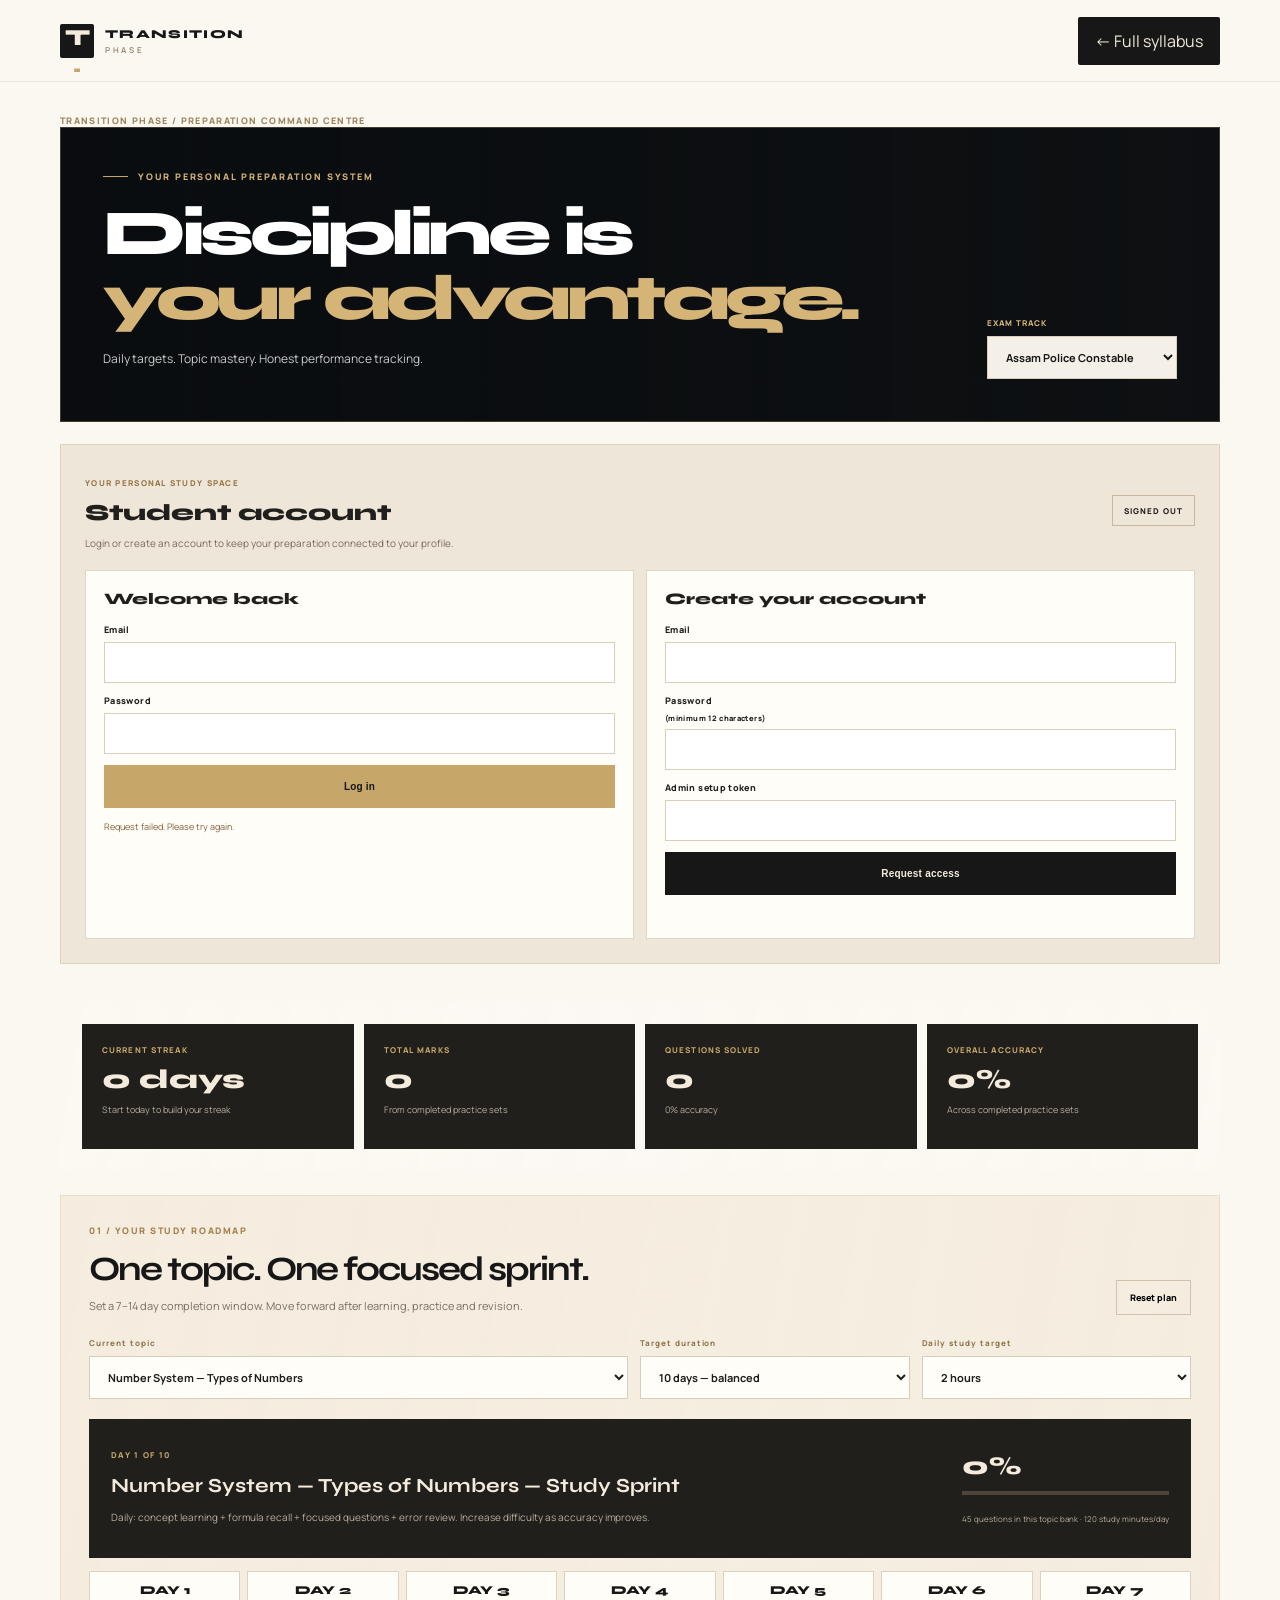
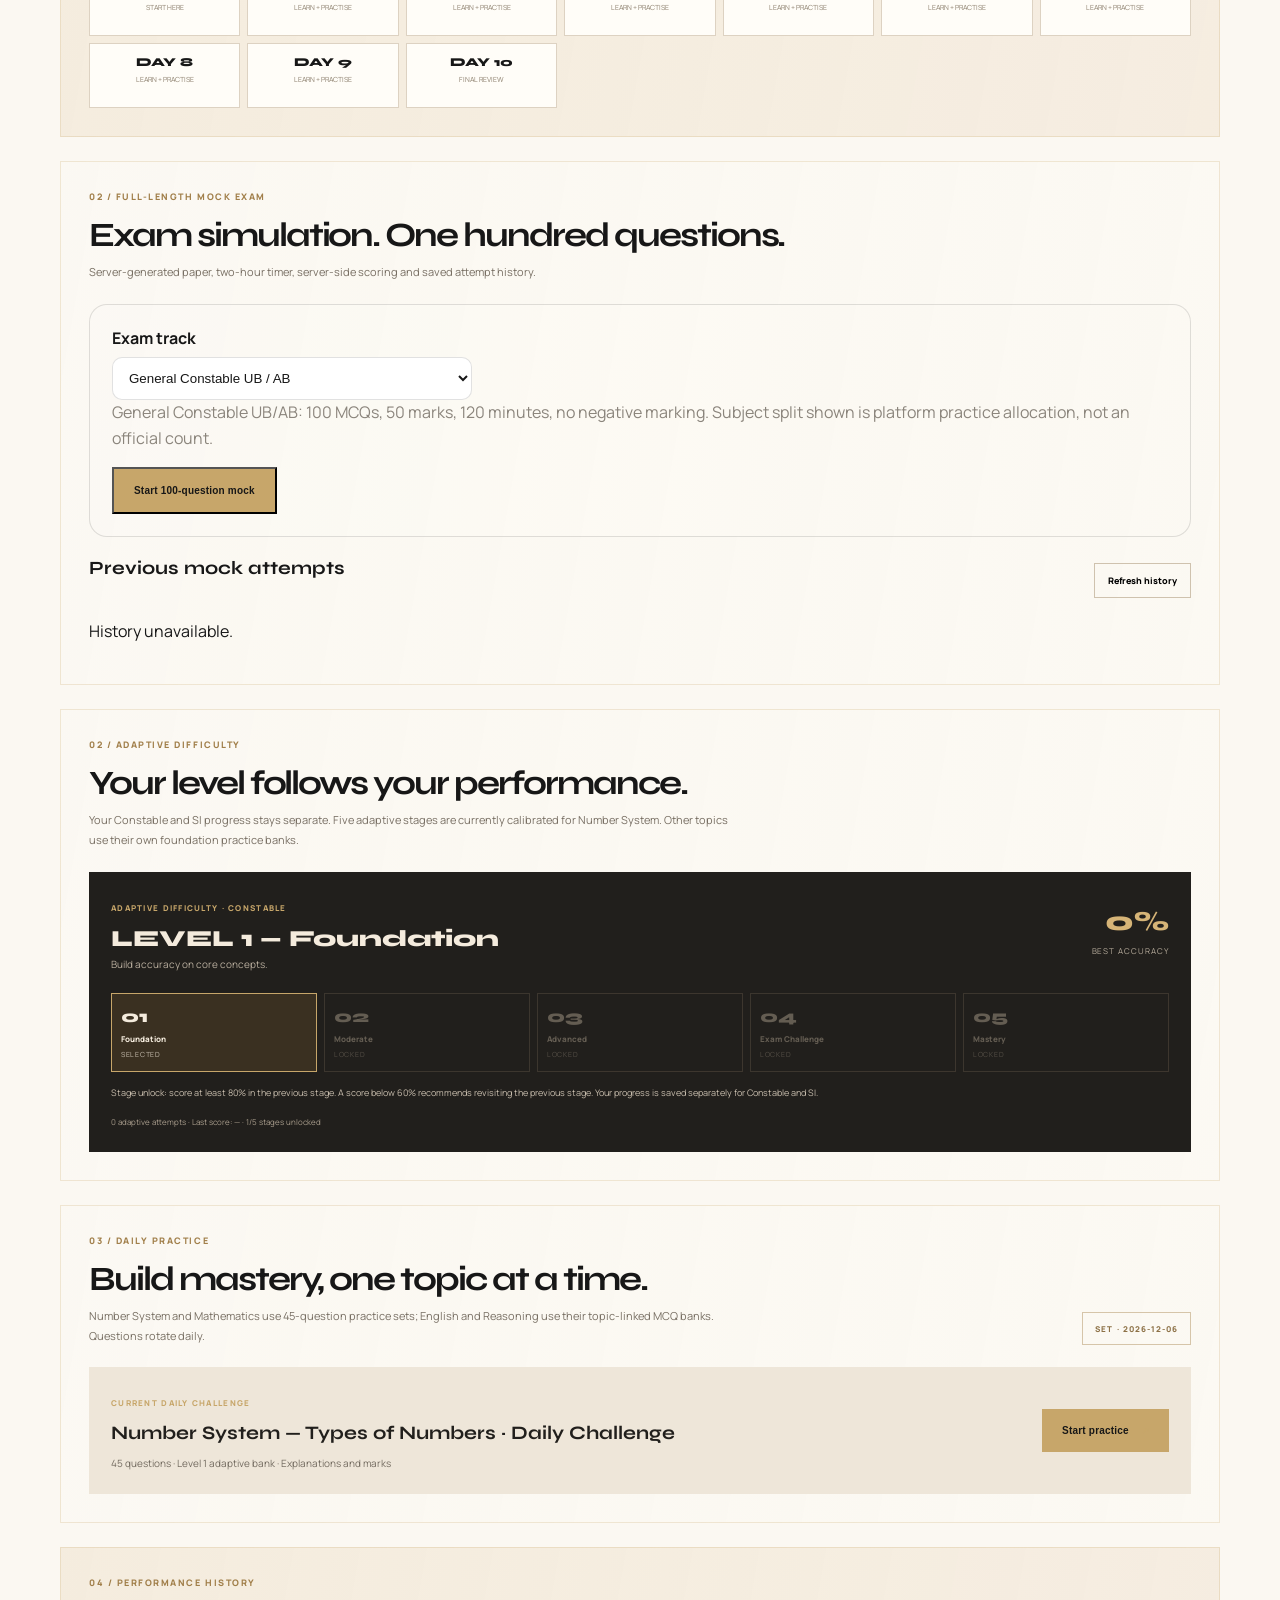
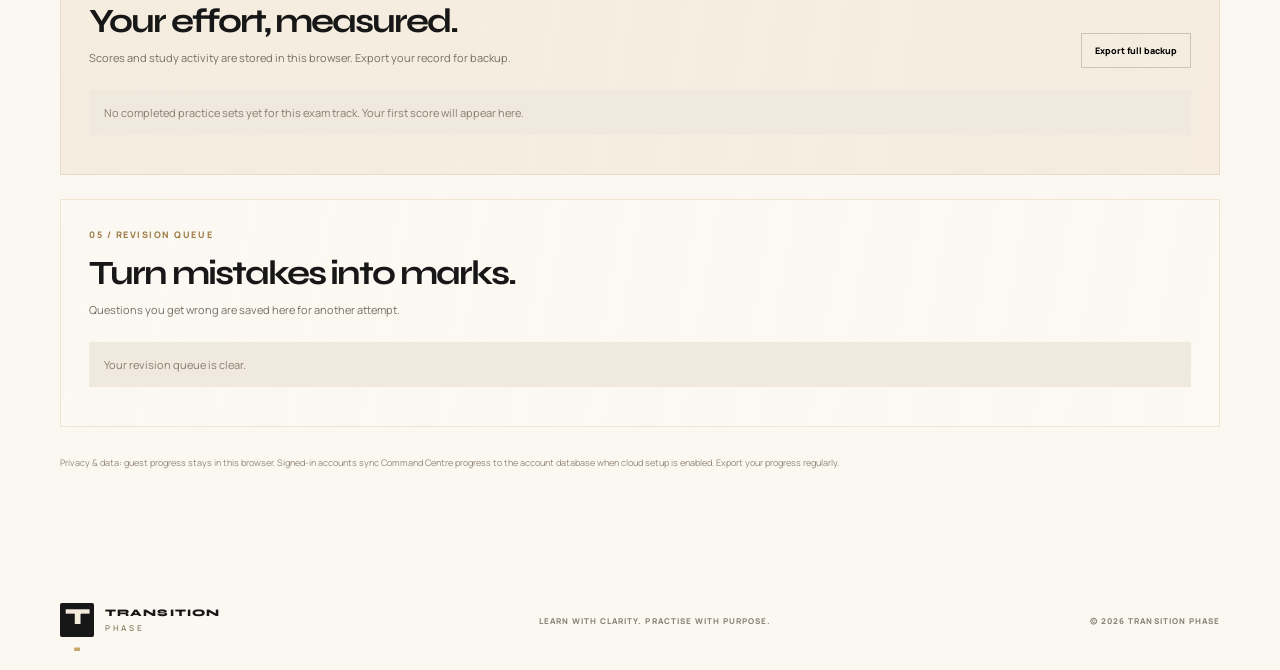
==== commit b3cf9f8b: "Add manual refresh for signed-in mock history" ====
--- a/command.html
+++ b/command.html
@@ -20,6 +20,6 @@
 <div class="full-mock-palette-wrap"><strong>Question palette</strong><div id="fullMockPalette" class="full-mock-palette"></div></div>
 <button id="fullMockSubmit" class="button button-gold" type="button">Submit mock</button>
 </div>
-<div id="fullMockResult" class="full-mock-result" hidden></div><div class="full-mock-history-wrap"><h3>Previous mock attempts</h3><div id="fullMockHistory" class="full-mock-history">Login to view your saved attempts.</div></div>
+<div id="fullMockResult" class="full-mock-result" hidden></div><div class="full-mock-history-wrap"><div class="command-heading"><h3>Previous mock attempts</h3><button id="refreshFullMockHistory" class="small-button" type="button">Refresh history</button></div><div id="fullMockHistory" class="full-mock-history">Login to view your saved attempts.</div></div>
 <p id="fullMockFeedback" class="auth-feedback" aria-live="polite"></p>
 </section><section class="command-section" id="adaptiveSection"><div class="section-label">02 / ADAPTIVE DIFFICULTY</div><div class="command-heading"><div><h2>Your level follows your performance.</h2><p>Your Constable and SI progress stays separate. Five adaptive stages are currently calibrated for Number System. Other topics use their own foundation practice banks.</p></div></div><div id="adaptiveProgress" class="adaptive-panel"></div></section><section class="command-section"><div class="section-label">03 / DAILY PRACTICE</div><div class="command-heading"><div><h2>Build mastery, one topic at a time.</h2><p>Number System and Mathematics use 45-question practice sets; English and Reasoning use their topic-linked MCQ banks. Questions rotate daily.</p></div><span class="daily-badge" id="dailyDate">TODAY'S SET</span></div><div class="practice-launch"><div><span class="practice-kicker">CURRENT DAILY CHALLENGE</span><h3 id="dailyTitle">Number System — Foundation Set</h3><p id="dailyInfo">45 questions · Answer explanations · Score tracking</p></div><button class="button button-gold" id="startPractice">Start practice <span>↗</span></button></div><div id="practiceArea" hidden></div></section><section class="command-section"><div class="section-label">04 / PERFORMANCE HISTORY</div><div class="command-heading"><div><h2>Your effort, measured.</h2><p>Scores and study activity are stored in this browser. Export your record for backup.</p></div><button class="small-button" id="exportData">Export full backup</button></div><div id="history" class="history-list"><p class="empty-history">No completed practice sets yet. Your first score will appear here.</p></div></section><section class="command-section"><div class="section-label">05 / REVISION QUEUE</div><div class="command-heading"><div><h2>Turn mistakes into marks.</h2><p>Questions you get wrong are saved here for another attempt.</p></div></div><div id="revisionQueue" class="revision-queue"><p class="empty-history">Your revision queue is clear.</p></div></section><p class="data-note">Privacy & data: guest progress stays in this browser. Signed-in accounts sync Command Centre progress to the account database when cloud setup is enabled. Export your progress regularly.</p></main><footer class="footer section-wrap"><a class="brand" href="index.html"><span class="brand-mark">T<span>.</span></span><span class="brand-name">TRANSITION<span>PHASE</span></span></a><span>LEARN WITH CLARITY. PRACTISE WITH PURPOSE.</span><span>© 2026 TRANSITION PHASE</span></footer><script src="english-lessons.js"></script><script src="reasoning-lessons.js"></script><script src="command.js"></script><script src="account.js"></script><script src="full-mock.js"></script><script src="motion.js"></script><script src="spotlight.js"></script></body></html>
--- a/command.css
+++ b/command.css
@@ -49,3 +49,11 @@
 .full-mock-score{display:block;font-size:2.4rem;color:var(--accent,#c99b45);margin:12px 0}
 #fullMockFeedback.error{color:#d44}
 @media(max-width:600px){.full-mock-launch,.full-mock-exam,.full-mock-result{padding:14px}.full-mock-palette{grid-template-columns:repeat(8,minmax(0,1fr))}#fullMockQuestion{font-size:1.08rem}}
+
+
+.full-mock-history-wrap{margin-top:20px}
+.full-mock-history{display:grid;gap:9px}
+.full-mock-history-row{display:grid;gap:5px;padding:12px 14px;border:1px solid var(--line,rgba(255,255,255,.14));border-radius:10px}
+.full-mock-history-row span{font-size:.86rem;color:var(--muted,#777);line-height:1.5}
+.full-mock-breakdown{display:grid;gap:4px;margin:14px 0}
+.full-mock-breakdown p{margin:0;padding:8px 10px;background:rgba(128,128,128,.07);border-radius:8px;font-size:.9rem}
